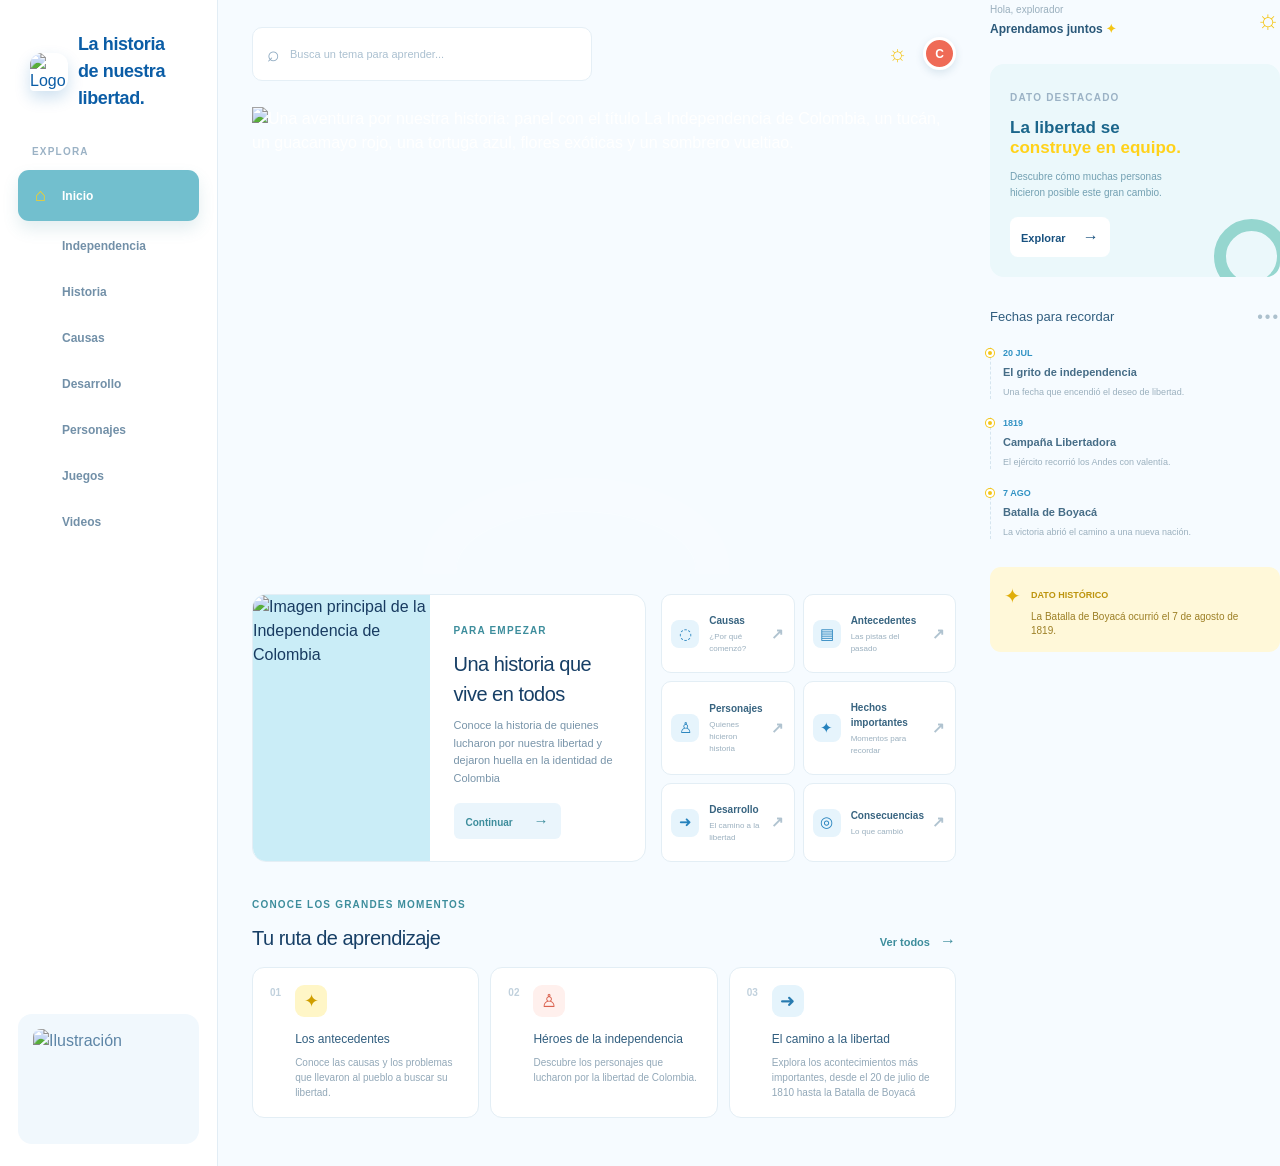
==== index.html @ cbdf59d3 "Add files via upload" ====
<!doctype html>
<html lang="es">
  <head>
    <meta charset="utf-8">
    <meta name="viewport" content="width=device-width, initial-scale=1">
    <meta name="description" content="Un espacio interactivo para aprender sobre la Independencia de Colombia.">
    <title>La Independencia de Colombia</title>
    <link rel="stylesheet" href="./style.css">
    <link rel="stylesheet" href="./mobile.css">
    <script src="./script.js" defer></script>
  </head>
  <body>
    <main class="app-shell" id="app">
      <aside class="sidebar">
        <div class="brand-mark">
          <img src="https://encrypted-tbn0.gstatic.com/images?q=tbn:ANd9GcSAKBkuoIvNUvhV1UwmlGZqa49-LKrxBdYNQ4FTYxbzIlbps3CexZ0M5gM&amp;s=10" alt="Logo de Colombia aprende">
          <div><strong>La historia de nuestra libertad.</strong></div>
        </div>
        <p class="menu-caption">Explora</p>
        <nav class="main-nav" aria-label="Menú principal">
          <button type="button" class="active" data-section="Inicio"><span>⌂</span>Inicio</button>
          <button type="button" data-section="Independencia"><span></span>Independencia</button>
          <button type="button" data-section="Historia"><span></span>Historia</button>
          <button type="button" data-section="Causas"><span></span>Causas</button>
          <button type="button" data-section="Desarrollo"><span></span>Desarrollo</button>
          <button type="button" data-section="Personajes"><span></span>Personajes</button>
          <button type="button" data-section="Juegos"><span></span>Juegos</button>
          <button type="button" data-section="Videos"><span></span>Videos</button>
        </nav>
        <div class="sidebar-note"><img class="sidebar-note-image" src="https://i.pinimg.com/736x/c5/f7/c9/c5f7c97e399bd356f0bbbef15103439a.jpg" alt="Ilustración"></div>
      </aside>

      <section class="main-column" id="contenido">
        <header class="topbar">
          <div class="search-wrap">
            <div class="search-box">
              <span>⌕</span>
              <input id="search-input" aria-label="Buscar en la página" placeholder="Busca un tema para aprender..." autocomplete="off">
            </div>
            <div id="search-results"></div>
          </div>
          <div class="top-actions">
            <button type="button" id="theme-toggle" aria-label="Activar modo oscuro">☼</button>
            <span class="avatar">C</span>
          </div>
        </header>

        <div class="page-content" id="page-content">
          <section class="hero-panel reference-hero" aria-label="Banner de la Independencia de Colombia">
            <img class="hero-banner" src="https://i.ibb.co/RGDYvPj8/banne.jpg" alt="Una aventura por nuestra historia: panel con el título La Independencia de Colombia, un tucán, un guacamayo rojo, una tortuga azul, flores exóticas y un sombrero vueltiao.">
            <div class="sr-only"><h1>La Independencia de Colombia</h1><p>Este es tu espacio para descubrir, imaginar y celebrar los momentos que construyeron nuestro país.</p></div>
            <button type="button" class="hero-hit-target hero-hit-start" aria-label="Comenzar: explorar la historia" data-section="Historia"></button>
            <button type="button" class="hero-hit-target hero-hit-more" aria-label="Conocer más sobre la Independencia" data-section="Independencia"></button>
          </section>
          <section class="intro-layout">
            <article class="intro-card">
              <div class="intro-visual"><img class="intro-main-image" src="https://i.ibb.co/N2pQsF9F/Whats-App-Image-2026-10-18-at-8-36-44-PM.jpg" alt="Imagen principal de la Independencia de Colombia"></div>
              <div class="intro-text">
                <span class="eyebrow blue">Para empezar</span>
                <h2>Una historia que vive en todos</h2>
                <p>Conoce la historia de quienes lucharon por nuestra libertad y dejaron huella en la identidad de Colombia</p>
                <button type="button" class="outline-button" data-section="Historia">Continuar <span>→</span></button>
              </div>
            </article>
            <div class="topic-grid">
              <button type="button" data-section="Causas"><span class="topic-icon">◌</span><span><strong>Causas</strong><small>¿Por qué comenzó?</small></span><b>↗</b></button>
              <button type="button" data-section="Independencia"><span class="topic-icon">▤</span><span><strong>Antecedentes</strong><small>Las pistas del pasado</small></span><b>↗</b></button>
              <button type="button" data-section="Personajes"><span class="topic-icon">♙</span><span><strong>Personajes</strong><small>Quienes hicieron historia</small></span><b>↗</b></button>
              <button type="button" data-section="Independencia"><span class="topic-icon">✦</span><span><strong>Hechos importantes</strong><small>Momentos para recordar</small></span><b>↗</b></button>
              <button type="button" data-section="Desarrollo"><span class="topic-icon">➜</span><span><strong>Desarrollo</strong><small>El camino a la libertad</small></span><b>↗</b></button>
              <button type="button" data-section="Independencia"><span class="topic-icon">◎</span><span><strong>Consecuencias</strong><small>Lo que cambió</small></span><b>↗</b></button>
            </div>
          </section>
          <section class="content-heading">
            <div><span class="eyebrow blue">Conoce los grandes momentos</span><h2>Tu ruta de aprendizaje</h2></div>
            <button type="button" class="view-all" data-section="Historia">Ver todos <span>→</span></button>
          </section>
          <section class="moment-grid">
            <article><span class="moment-number">01</span><div><span class="moment-icon yellow">✦</span><h3>Los antecedentes</h3><p>Conoce las causas y los problemas que llevaron al pueblo a buscar su libertad.</p></div></article>
            <article><span class="moment-number">02</span><div><span class="moment-icon red">♙</span><h3>Héroes de la independencia</h3><p>Descubre los personajes que lucharon por la libertad de Colombia.</p></div></article>
            <article><span class="moment-number">03</span><div><span class="moment-icon blue-icon">➜</span><h3>El camino a la libertad</h3><p>Explora los acontecimientos más importantes, desde el 20 de julio de 1810 hasta la Batalla de Boyacá</p></div></article>
          </section>
        </div>
      </section>

      <aside class="right-panel">
        <div class="profile-line"><div><small>Hola, explorador</small><strong>Aprendamos juntos <span>✦</span></strong></div><span class="sunny">☼</span></div>
        <div class="featured-card">
          <span class="eyebrow">Dato destacado</span>
          <strong>La libertad se<br><em>construye en equipo.</em></strong>
          <p>Descubre cómo muchas personas hicieron posible este gran cambio.</p>
          <button type="button" data-section="Personajes">Explorar <span>→</span></button>
        </div>
        <div class="timeline-section">
          <div class="side-title"><h2>Fechas para recordar</h2><span>•••</span></div>
          <div class="timeline-item"><span class="timeline-dot"></span><div><b>20 JUL</b><strong>El grito de independencia</strong><p>Una fecha que encendió el deseo de libertad.</p></div></div>
          <div class="timeline-item"><span class="timeline-dot"></span><div><b>1819</b><strong>Campaña Libertadora</strong><p>El ejército recorrió los Andes con valentía.</p></div></div>
          <div class="timeline-item"><span class="timeline-dot"></span><div><b>7 AGO</b><strong>Batalla de Boyacá</strong><p>La victoria abrió el camino a una nueva nación.</p></div></div>
        </div>
        <div class="history-fact"><span>✦</span><div><small>Dato histórico</small><p>La Batalla de Boyacá ocurrió el 7 de agosto de 1819.</p></div></div>
      </aside>
    </main>
  </body>
</html>
---- style.css ----
.hero-art img{min-height:210px;border-radius:14px}@media (max-width:760px){.app-shell{grid-template-columns:175px minmax(500px,1fr);min-width:675px}.sidebar{display:flex;min-height:100vh;padding:20px 12px}.brand-mark{padding:0 5px 25px}.brand-mark img{width:32px;height:32px}.main-column{padding:18px 15px 35px}.hero-panel{grid-template-columns:1fr 40%;min-height:370px;padding:28px 24px}.hero-art{min-height:260px;margin-top:0}}*,:after,:before{--tw-border-spacing-x:0;--tw-border-spacing-y:0;--tw-translate-x:0;--tw-translate-y:0;--tw-rotate:0;--tw-skew-x:0;--tw-skew-y:0;--tw-scale-x:1;--tw-scale-y:1;--tw-pan-x: ;--tw-pan-y: ;--tw-pinch-zoom: ;--tw-scroll-snap-strictness:proximity;--tw-gradient-from-position: ;--tw-gradient-via-position: ;--tw-gradient-to-position: ;--tw-ordinal: ;--tw-slashed-zero: ;--tw-numeric-figure: ;--tw-numeric-spacing: ;--tw-numeric-fraction: ;--tw-ring-inset: ;--tw-ring-offset-width:0px;--tw-ring-offset-color:#fff;--tw-ring-color:rgba(59,130,246,.5);--tw-ring-offset-shadow:0 0 #0000;--tw-ring-shadow:0 0 #0000;--tw-shadow:0 0 #0000;--tw-shadow-colored:0 0 #0000;--tw-blur: ;--tw-brightness: ;--tw-contrast: ;--tw-grayscale: ;--tw-hue-rotate: ;--tw-invert: ;--tw-saturate: ;--tw-sepia: ;--tw-drop-shadow: ;--tw-backdrop-blur: ;--tw-backdrop-brightness: ;--tw-backdrop-contrast: ;--tw-backdrop-grayscale: ;--tw-backdrop-hue-rotate: ;--tw-backdrop-invert: ;--tw-backdrop-opacity: ;--tw-backdrop-saturate: ;--tw-backdrop-sepia: ;--tw-contain-size: ;--tw-contain-layout: ;--tw-contain-paint: ;--tw-contain-style: }::backdrop{--tw-border-spacing-x:0;--tw-border-spacing-y:0;--tw-translate-x:0;--tw-translate-y:0;--tw-rotate:0;--tw-skew-x:0;--tw-skew-y:0;--tw-scale-x:1;--tw-scale-y:1;--tw-pan-x: ;--tw-pan-y: ;--tw-pinch-zoom: ;--tw-scroll-snap-strictness:proximity;--tw-gradient-from-position: ;--tw-gradient-via-position: ;--tw-gradient-to-position: ;--tw-ordinal: ;--tw-slashed-zero: ;--tw-numeric-figure: ;--tw-numeric-spacing: ;--tw-numeric-fraction: ;--tw-ring-inset: ;--tw-ring-offset-width:0px;--tw-ring-offset-color:#fff;--tw-ring-color:rgba(59,130,246,.5);--tw-ring-offset-shadow:0 0 #0000;--tw-ring-shadow:0 0 #0000;--tw-shadow:0 0 #0000;--tw-shadow-colored:0 0 #0000;--tw-blur: ;--tw-brightness: ;--tw-contrast: ;--tw-grayscale: ;--tw-hue-rotate: ;--tw-invert: ;--tw-saturate: ;--tw-sepia: ;--tw-drop-shadow: ;--tw-backdrop-blur: ;--tw-backdrop-brightness: ;--tw-backdrop-contrast: ;--tw-backdrop-grayscale: ;--tw-backdrop-hue-rotate: ;--tw-backdrop-invert: ;--tw-backdrop-opacity: ;--tw-backdrop-saturate: ;--tw-backdrop-sepia: ;--tw-contain-size: ;--tw-contain-layout: ;--tw-contain-paint: ;--tw-contain-style: }
*,:after,:before{box-sizing:border-box;border:0 solid #e5e7eb}:after,:before{--tw-content:""}:host,html{line-height:1.5;-webkit-text-size-adjust:100%;-moz-tab-size:4;-o-tab-size:4;tab-size:4;font-family:Quicksand,ui-sans-serif,system-ui;font-feature-settings:normal;font-variation-settings:normal;-webkit-tap-highlight-color:transparent}body{line-height:inherit}hr{height:0;color:inherit;border-top-width:1px}abbr:where([title]){-webkit-text-decoration:underline dotted;text-decoration:underline dotted}h1,h2,h3,h4,h5,h6{font-size:inherit;font-weight:inherit}a{color:inherit;text-decoration:inherit}b,strong{font-weight:bolder}code,kbd,pre,samp{font-family:ui-monospace,SFMono-Regular,Menlo,Monaco,Consolas,Liberation Mono,Courier New,monospace;font-feature-settings:normal;font-variation-settings:normal;font-size:1em}small{font-size:80%}sub,sup{font-size:75%;line-height:0;position:relative;vertical-align:baseline}sub{bottom:-.25em}sup{top:-.5em}table{text-indent:0;border-color:inherit;border-collapse:collapse}button,input,optgroup,select,textarea{font-family:inherit;font-feature-settings:inherit;font-variation-settings:inherit;font-size:100%;font-weight:inherit;line-height:inherit;letter-spacing:inherit;color:inherit;margin:0;padding:0}button,select{text-transform:none}button,input:where([type=button]),input:where([type=reset]),input:where([type=submit]){-webkit-appearance:button;background-color:transparent;background-image:none}:-moz-focusring{outline:auto}:-moz-ui-invalid{box-shadow:none}progress{vertical-align:baseline}::-webkit-inner-spin-button,::-webkit-outer-spin-button{height:auto}[type=search]{-webkit-appearance:textfield;outline-offset:-2px}::-webkit-search-decoration{-webkit-appearance:none}::-webkit-file-upload-button{-webkit-appearance:button;font:inherit}summary{display:list-item}blockquote,dd,dl,figure,h1,h2,h3,h4,h5,h6,hr,p,pre{margin:0}fieldset{margin:0}fieldset,legend{padding:0}menu,ol,ul{list-style:none;margin:0;padding:0}dialog{padding:0}textarea{resize:vertical}input::-moz-placeholder,textarea::-moz-placeholder{opacity:1;color:#9ca3af}input::placeholder,textarea::placeholder{opacity:1;color:#9ca3af}[role=button],button{cursor:pointer}:disabled{cursor:default}audio,canvas,embed,iframe,img,object,svg,video{display:block;vertical-align:middle}img,video{max-width:100%;height:auto}[hidden]:where(:not([hidden=until-found])){display:none}.sr-only{position:absolute;width:1px;height:1px;padding:0;margin:-1px;overflow:hidden;clip:rect(0,0,0,0);white-space:nowrap;border-width:0}.block{display:block}.filter{filter:var(--tw-blur) var(--tw-brightness) var(--tw-contrast) var(--tw-grayscale) var(--tw-hue-rotate) var(--tw-invert) var(--tw-saturate) var(--tw-sepia) var(--tw-drop-shadow)}:root{color-scheme:light;font-family:Trebuchet MS,sans-serif;background:#eef6fc}*{box-sizing:border-box}html{scroll-behavior:smooth}body{margin:0;min-height:100vh;background:#eef6fc;color:#183b61}button,input{font:inherit}button{cursor:pointer}.app-shell{display:grid;grid-template-columns:218px minmax(560px,1fr) 290px;min-height:100vh;background:#f6fbff}.sidebar{display:flex;flex-direction:column;padding:31px 18px 22px;background:#fff;border-right:1px solid #e2edf5}.brand-mark{display:flex;align-items:center;gap:10px;padding:0 12px 32px;color:#0b5da6}.brand-mark>span{display:grid;place-items:center;width:38px;height:38px;color:#fff;background:#0b69b3;border-radius:12px 12px 12px 4px;font-size:21px;box-shadow:0 7px 16px #0b69b333}.brand-mark small,.brand-mark strong,.profile-line small,.profile-line strong{display:block}.brand-mark strong{font-size:18px;letter-spacing:-.4px}.brand-mark small{margin-top:2px;color:#8ca4ba;font-size:9px;font-weight:700;letter-spacing:.5px;text-transform:uppercase}.eyebrow,.menu-caption,.placeholder-tag{color:#9bb2c5;font-size:10px;font-weight:800;letter-spacing:1.2px;text-transform:uppercase}.menu-caption{margin:0 14px 11px}.main-nav{display:grid;gap:4px}.main-nav button{display:flex;align-items:center;gap:13px;width:100%;padding:12px 14px;color:#7290a8;background:transparent;border:0;border-radius:11px;font-size:12px;font-weight:700;text-align:left;transition:.2s ease}.main-nav button span{width:17px;color:#8ba9bf;font-size:18px;text-align:center}.main-nav button.active,.main-nav button:hover{color:#fff;background:#0b69b3;box-shadow:0 8px 16px #0b69b326}.main-nav button.active span{color:#ffd11a}.sidebar-note{margin-top:auto;padding:15px;background:#f1f8fd;border-radius:14px;color:#5d85a6}.sidebar-note span{display:block;margin-bottom:10px;color:#f6c515;font-size:22px}.sidebar-note small,.sidebar-note strong{display:block}.sidebar-note strong{font-size:11px}.sidebar-note small{margin-top:5px;font-size:10px;line-height:1.5}.main-column{min-width:0;padding:27px 34px 48px}.topbar{justify-content:space-between;margin-bottom:26px}.search-box,.topbar{display:flex;align-items:center}.search-box{width:min(340px,70%);gap:10px;padding:10px 14px;background:#fff;border:1px solid #e5eff6;border-radius:10px}.search-box span{color:#8da9c0;font-size:21px}.search-box input{width:100%;color:#315875;border:0;outline:0;font-size:11px}.search-box input::-moz-placeholder{color:#abc0d0}.search-box input::placeholder{color:#abc0d0}.top-actions{display:flex;align-items:center;gap:15px}.top-actions button{color:#f4c51b;background:transparent;border:0;font-size:22px}.avatar{display:grid;place-items:center;width:33px;height:33px;color:#fff;background:#ef6a56;border:3px solid #fff;border-radius:50%;font-size:12px;font-weight:700;box-shadow:0 3px 9px #174f7622}.hero-panel{position:relative;display:grid;grid-template-columns:1fr 40%;min-height:295px;padding:39px 38px;background:#0b69b3;border-radius:19px;color:#fff;box-shadow:0 15px 30px #0b69b326}.hero-panel:after{position:absolute;right:37%;bottom:-52px;width:240px;height:115px;border:1px solid #ffffff2d;border-radius:50%;box-shadow:0 0 0 17px #ffffff0e,0 0 0 34px #ffffff0e;content:""}.hero-copy{max-width:390px}.hero-copy .eyebrow{color:#7fd1ff}.hero-copy h1{margin:13px 0;font-size:clamp(31px,3vw,45px);letter-spacing:-1.4px}.featured-card em,.hero-copy h1 em{color:#ffd21a;font-style:normal}.hero-copy p{max-width:345px;color:#c7e4f8;font-size:12px;line-height:1.7}.hero-actions{display:flex;gap:22px;margin-top:22px}.featured-card button,.primary-button{padding:11px 16px;color:#18517f;background:#ffd21a;border:0;border-radius:8px;font-size:11px;font-weight:800}.featured-card button span,.primary-button span{margin-left:14px;font-size:16px}.text-button,.view-all{padding:0;color:#d8edfb;background:transparent;border:0;font-size:11px;font-weight:700}.text-button span,.view-all span{margin-left:7px;font-size:16px}.leaf{position:absolute;color:#75c77f;font-size:44px;transform:rotate(20deg)}.leaf-left{bottom:17px;left:18px}.leaf-right{top:17px;right:42%;transform:rotate(190deg)}.hero-art{position:relative;align-self:stretch;min-height:210px}.sun{top:8px;right:36px;color:#ffd21a;font-size:41px}.mountain,.sun{position:absolute}.mountain{bottom:0;width:220px;height:150px;clip-path:polygon(50% 0,100% 100%,0 100%);background:#76c488}.mountain-back{right:-10px;background:#65b9a0;transform:scale(1.1)}.mountain-front{right:55px;bottom:-4px;z-index:1;background:#28917f}.cloud{position:absolute;z-index:2;width:60px;height:15px;background:#bfe9fa;border-radius:20px}.cloud:after,.cloud:before{position:absolute;bottom:0;width:24px;height:24px;background:inherit;border-radius:50%;content:""}.cloud:before{left:11px}.cloud:after{left:28px}.cloud-one{top:65px;left:15px}.cloud-two{top:98px;right:-10px;transform:scale(.65)}.flag-pole{position:absolute;z-index:3;right:91px;bottom:19px;width:2px;height:122px;background:#f5deb0;transform:rotate(8deg)}.flag-pole span{position:absolute;top:3px;left:1px;width:49px;height:29px;background:linear-gradient(#f8c91b 0 50%,#2868b1 50% 75%,#d9413c 75%);clip-path:polygon(0 0,100% 0,80% 50%,100% 100%,0 100%)}.flower{position:absolute;z-index:4;color:#ffcf19;font-size:24px}.flower-one{bottom:3px;left:3px}.flower-two{right:3px;bottom:-3px;color:#ef735d}.intro-layout{display:grid;grid-template-columns:1.5fr 1fr;gap:15px;margin-top:20px}.intro-card{display:grid;grid-template-columns:.9fr 1.1fr;min-height:168px;overflow:hidden;background:#fff;border:1px solid #e3eef5;border-radius:14px}.intro-visual{position:relative;overflow:hidden;background:#caedf7}.visual-sun{position:absolute;top:15px;left:22px;color:#f6c81a;font-size:28px}.visual-label{position:absolute;z-index:2;top:67px;left:19px;color:#5591ac;font-size:9px;font-weight:900;letter-spacing:.5px;line-height:1.6}.visual-hill{position:absolute;bottom:-33px;left:-20px;width:190px;height:95px;background:#61b99b;border-radius:50% 50% 0 0}.visual-hill:after{position:absolute;right:-55px;bottom:-6px;width:150px;height:80px;background:#2a907d;border-radius:50%;content:""}.intro-text{padding:22px 24px}.content-heading h2,.intro-text h2,.section-heading h1{margin:8px 0;color:#173f66;font-size:20px;letter-spacing:-.5px}.intro-text p{margin:0 0 15px;color:#7894a9;font-size:11px;line-height:1.6}.outline-button{padding:7px 12px;color:#1771ae;background:#eaf5fc;border:0;border-radius:6px;font-size:10px;font-weight:700}.outline-button span{margin-left:18px;font-size:15px}.topic-grid{display:grid;grid-template-columns:1fr 1fr;gap:8px}.topic-grid button{display:grid;grid-template-columns:30px 1fr 14px;align-items:center;gap:8px;padding:9px;color:#4b7798;background:#fff;border:1px solid #e3eef5;border-radius:10px;text-align:left;transition:.2s ease}.topic-grid button:hover{transform:translateY(-2px);box-shadow:0 8px 18px #235a7b14}.topic-icon{display:grid;place-items:center;width:28px;height:28px;color:#2582bd;background:#e6f4fc;border-radius:8px;font-size:15px}.topic-grid small,.topic-grid strong{display:block}.topic-grid strong{color:#386480;font-size:10px}.topic-grid small{margin-top:3px;color:#9bb0bf;font-size:8px}.topic-grid b{color:#b0c3d0;font-size:15px}.content-heading{display:flex;align-items:end;justify-content:space-between;margin:29px 0 14px}.content-heading h2{margin-bottom:0}.eyebrow.blue{color:#328bc0}.view-all{color:#4388af}.moment-grid{display:grid;grid-template-columns:repeat(3,1fr);gap:11px}.moment-grid article{display:flex;gap:14px;min-height:130px;padding:17px;background:#fff;border:1px solid #e3eef5;border-radius:12px}.moment-number{color:#c1d1dd;font-size:10px;font-weight:900}.moment-icon{display:grid;place-items:center;width:32px;height:32px;margin-bottom:13px;border-radius:9px;font-size:18px}.moment-icon.yellow{color:#cf9e00;background:#fff6c7}.moment-icon.red{color:#da624f;background:#fff0ed}.moment-icon.blue-icon{color:#287bb0;background:#e5f4fc}.moment-grid h3{margin:0 0 7px;color:#315e7f;font-size:12px}.moment-grid p{margin:0;color:#92a8b8;font-size:10px;line-height:1.5}+.right-panel{padding:28px 24px;background:#fff;border-left:1px solid #e2edf5}.profile-line{display:flex;align-items:center;justify-content:space-between;padding-bottom:25px}.profile-line small{color:#9aafbd;font-size:10px}.profile-line strong{margin-top:3px;color:#2a5879;font-size:12px}.profile-line strong span,.sunny{color:#f4c515}.sunny{font-size:26px}.featured-card{position:relative;overflow:hidden;padding:20px;background:#ebf8fb;border-radius:14px}.featured-card:after{position:absolute;right:-9px;bottom:-17px;width:75px;height:75px;border:12px solid #95d6cf;border-radius:50%;content:""}.featured-card strong{display:block;margin:10px 0;color:#1b668b;font-size:17px;line-height:1.2}.featured-card p{max-width:160px;margin:0 0 16px;color:#73a0b2;font-size:10px;line-height:1.6}.featured-card button{position:relative;z-index:1;padding:8px 11px;background:#fff}.timeline-section{margin-top:28px}.side-title{display:flex;align-items:center;justify-content:space-between}.side-title h2{margin:0;color:#315e7f;font-size:13px}.side-title span{color:#acc0cd;letter-spacing:2px}.timeline-item{position:relative;display:flex;gap:12px;margin-top:18px;padding-left:12px;border-left:1px dashed #d5e5ef}.timeline-dot{position:absolute;top:2px;left:-5px;width:8px;height:8px;background:#f4c515;border:2px solid #fff;border-radius:50%;box-shadow:0 0 0 1px #f4c515}.timeline-item b,.timeline-item p,.timeline-item strong{display:block}.timeline-item b{color:#3293c4;font-size:9px}.timeline-item strong{margin-top:4px;color:#466d87;font-size:11px}.timeline-item p{margin:5px 0 0;color:#9bb0be;font-size:9px;line-height:1.45}.history-fact{display:flex;gap:10px;margin-top:28px;padding:14px;background:#fff8d9;border-radius:11px}.history-fact>span{color:#e0ae09;font-size:20px}.history-fact small{color:#bd940e;font-size:9px;font-weight:900;text-transform:uppercase}.history-fact p{margin:5px 0 0;color:#9c7f25;font-size:10px;line-height:1.4}+.section-view{padding-top:12px}.section-heading{padding:34px;background:#e8f6fc;border-radius:18px}.section-heading h1{margin:10px 0;font-size:35px}.section-heading p{margin:0;color:#7394aa;font-size:12px}.reading-layout{display:grid;grid-template-columns:1.25fr .75fr;gap:16px;margin-top:18px}.puppet-card,.reading-card,.resource-card{padding:25px;background:#fff;border:1px solid #e3eef5;border-radius:14px}.placeholder-tag{color:#3d99c9}.reading-card h2{margin:16px 0 12px;color:#1c5278;font-size:23px}.reading-card p{color:#7391a5;font-size:13px;line-height:1.8}.reading-card .editable-copy{padding:15px;background:#f4faff;border-left:3px solid #ffd21a}.puppet-card{text-align:center}.puppet-card>p{color:#8ba4b5;font-size:10px;line-height:1.6}.puppet-zone{position:relative;display:block;width:160px;height:190px;margin:12px auto 13px;background:#dff3fb;border:0;border-radius:80px 80px 28px 28px}.puppet-face{top:28px;left:50px;width:60px;height:60px;background:#f7bd85;border:4px solid #fff}.puppet-face,.puppet-face i{position:absolute;border-radius:50%}.puppet-face i{top:21px;width:6px;height:8px;background:#204e72}.puppet-face i:first-child{left:16px}.puppet-face i:nth-child(2){right:16px}.puppet-face b{position:absolute;bottom:8px;left:22px;color:#cf604f;font-size:15px}.puppet-body{position:absolute;bottom:0;left:36px;width:88px;height:84px;background:#0b69b3;border-radius:35px 35px 20px 20px}.puppet-hand{position:absolute;z-index:2;top:72px;right:12px;color:#f7bd85;font-size:40px;transform:rotate(-18deg)}.puppet-label{position:absolute;bottom:12px;left:0;width:100%;color:#fff;font-size:10px;font-weight:700}.puppet-zone.is-speaking{animation:bounce .8s ease infinite alternate}.puppet-zone:focus-visible{outline:4px solid #ffd21a}@keyframes bounce{to{transform:translateY(-6px) rotate(2deg)}}+.games-grid{display:grid;grid-template-columns:1fr 1fr;gap:14px;margin-top:18px}.game-zone{min-height:155px;padding:20px;color:#286082;background:#fff;border:2px dashed #b9dced;border-radius:14px;text-align:left;transition:.2s ease}.game-zone:hover{background:#eafbff;border-style:solid;transform:translateY(-3px)}.game-zone b,.game-zone small,.game-zone span,.game-zone strong{display:block}.game-zone span{color:#f4c515;font-size:12px;font-weight:700}.game-zone strong{margin:14px 0 7px;font-size:16px}.game-zone small{color:#94aebe;font-size:9px}.game-zone b{margin-top:15px;color:#2685b9;font-size:10px}.resource-grid{display:grid;grid-template-columns:repeat(3,1fr);gap:14px;margin-top:18px}.resource-card>span{color:#f4c515;font-size:25px}.resource-card strong{display:block;margin-top:20px;color:#356685;font-size:13px}.resource-card p{color:#8ca5b6;font-size:10px;line-height:1.6}+@media(max-width: 1120px){.app-shell{grid-template-columns:190px minmax(500px,1fr)}.right-panel{display:none}}@media (max-width:760px){.app-shell,.sidebar{display:block}.sidebar{position:sticky;top:0;z-index:10;padding:10px 14px;border-bottom:1px solid #e2edf5}.brand-mark{display:inline-flex;padding:0}.brand-mark>span{width:31px;height:31px}.brand-mark strong{font-size:14px}.menu-caption,.sidebar-note{display:none}.main-nav{display:flex;gap:3px;margin-top:10px;overflow-x:auto}.main-nav button{flex:0 0 auto;width:auto;padding:8px 10px;font-size:10px}.main-nav button span{display:none}.main-column{min-width:0;padding:18px 15px 35px}.hero-panel{grid-template-columns:1fr;min-height:490px;padding:28px 24px}.hero-art{min-height:225px;margin-top:8px}.hero-copy h1{font-size:36px}.intro-card,.intro-layout,.reading-layout{grid-template-columns:1fr}.intro-visual{min-height:130px}.games-grid,.moment-grid,.resource-grid,.topic-grid{grid-template-columns:1fr 1fr}.moment-grid article{min-height:150px}.section-heading{padding:25px 20px}.section-heading h1{font-size:30px}}@media (max-width:430px){.games-grid,.moment-grid,.resource-grid,.topic-grid{grid-template-columns:1fr}.hero-actions{gap:14px}.content-heading{align-items:start;gap:15px;flex-direction:column}}.brand-mark img{width:38px;height:38px;-o-object-fit:cover;object-fit:cover;border-radius:12px 12px 12px 4px;box-shadow:0 7px 16px #0b69b333}.search-wrap{position:relative;width:min(340px,70%)}.search-wrap .search-box{width:100%}.search-results{position:absolute;z-index:20;top:calc(100% + 7px);left:0;width:100%;padding:6px;background:#fff;border:1px solid #b7e7f3;border-radius:10px;box-shadow:0 14px 30px #236b7d24}.search-results button{display:block;width:100%;padding:9px 10px;color:#285b6b;background:transparent;border:0;border-radius:7px;text-align:left}.search-results button:hover{background:#e8f9fc}.search-results small,.search-results strong{display:block}.search-results strong{font-size:11px}.search-results small{margin-top:3px;color:#7199a4;font-size:9px}.search-results.empty{color:#7199a4;font-size:10px}.characters-grid{display:grid;grid-template-columns:repeat(2,minmax(0,1fr));gap:16px;margin-top:18px;align-items:stretch}.character-card{display:flex;flex-direction:column;height:100%;padding:20px;background:#fff;border:1px solid #e3eef5;border-radius:14px}.character-card h2{min-height:38px;margin:0 0 14px;color:#1c5278;font-size:16px}.character-photo{display:grid;place-items:center;aspect-ratio:1319/1711;width:100%;margin-bottom:14px;overflow:hidden;color:#6c9aae;background:#e8f7fb;border:1px solid #e3eef5;border-radius:10px;text-align:center}.character-photo span{font-size:10px;font-weight:800;letter-spacing:1px;line-height:1.5}.character-photo img{display:block;width:100%;height:100%;-o-object-fit:cover;object-fit:cover;-o-object-position:center top;object-position:center top;border-radius:9px}.character-card p{flex:1;margin:0;color:#7391a5;font-size:11px;line-height:1.7}.section-heading-banner{padding:0;overflow:hidden}.section-heading-banner img{display:block;width:100%;height:220px;-o-object-fit:cover;object-fit:cover;-o-object-position:center;object-position:center;border-radius:18px}.puppet-zone img{position:absolute;z-index:3;inset:0;width:100%;height:100%;-o-object-fit:contain;object-fit:contain}.dark-mode{--page-bg:#101c20;color:#e6faff;background:var(--page-bg)}.dark-mode .character-card,.dark-mode .game-zone,.dark-mode .intro-card,.dark-mode .moment-grid article,.dark-mode .puppet-card,.dark-mode .reading-card,.dark-mode .resource-card,.dark-mode .right-panel,.dark-mode .search-box,.dark-mode .search-results,.dark-mode .sidebar,.dark-mode .topic-grid button{color:#e6faff;background:#17282d;border-color:#315d66}.dark-mode .app-shell,.dark-mode .main-column{background:#101c20}.dark-mode .brand-mark,.dark-mode .character-card h2,.dark-mode .content-heading h2,.dark-mode .intro-text h2,.dark-mode .moment-grid h3,.dark-mode .reading-card h2,.dark-mode .section-heading h1,.dark-mode .side-title h2{color:#dff9ff}.dark-mode .brand-mark small,.dark-mode .character-card p,.dark-mode .intro-text p,.dark-mode .moment-grid p,.dark-mode .reading-card p,.dark-mode .resource-card p,.dark-mode .timeline-item p{color:#a9cbd2}.dark-mode .search-box input{color:#e6faff;background:transparent}.dark-mode .search-results button{color:#d9f8fc}.dark-mode .search-results button:hover{background:#25464d}.dark-mode .featured-card{background:#21434a}.dark-mode .section-heading{background:#1b3e45}.dark-mode .sidebar-note{background:#17343b}.dark-mode .sidebar-note small,.dark-mode .sidebar-note strong{color:#bde8ef}.dark-mode .main-nav button.active,.dark-mode .main-nav button:hover{background:#4b9eaf;color:#07181c}.dark-mode .hero-panel{background:#62b8b0}.hero-copy{z-index:1}.main-nav button.active,.main-nav button:hover{background:#72bfce;box-shadow:0 8px 16px #438b9926}.brand-mark>span{background:#72bfce}.primary-button{color:#174d58;background:#f5cf42}.eyebrow.blue,.outline-button,.view-all{color:#3d8d9c}@media (max-width:760px){.search-wrap{width:min(340px,70%)}.characters-grid{grid-template-columns:1fr}}.hero-art{position:absolute;z-index:1;top:0;right:0;bottom:0;width:47%;overflow:hidden;border-radius:14px;opacity:.96}.hero-art img{display:block;width:100%;height:100%;min-height:100%;-o-object-fit:cover;object-fit:cover;-o-object-position:center;object-position:center;border-radius:14px 19px 19px 14px}.hero-art:after{position:absolute;inset:0;background:linear-gradient(90deg,#0b69b3,#0b69b380 22%,transparent 70%);content:""}.hero-panel{isolation:isolate;display:flex;align-items:stretch;min-height:330px;padding:24px}.hero-banner{-o-object-position:center right;object-position:center right}.hero-copy{display:flex;position:relative;z-index:2;flex-direction:column;width:50%;max-width:none;min-height:292px;padding:28px 30px 24px;background:#347f85c9;border:1px solid #ffffff45;border-radius:18px;box-shadow:0 10px 24px #063e6b2b;backdrop-filter:blur(3px)}.hero-copy h1{margin:10px 0 13px;color:#fff;font-size:clamp(26px,2.7vw,40px);line-height:1.04;letter-spacing:0;text-align:left}.hero-copy p{max-width:365px;margin:0;color:#e5f5ff;font-size:13px;line-height:1.6}.hero-actions{justify-content:flex-start;align-items:center;gap:18px;margin-top:auto;padding-top:22px}.primary-button{color:#4e3c00;background:#ffd21a;box-shadow:0 6px 12px #071f3c40}@media (max-width:760px){.hero-panel{display:block;min-height:590px;padding:18px}.hero-banner{top:auto;bottom:0;width:100%;height:54%;-o-object-position:center bottom;object-position:center bottom}.hero-copy{width:100%;min-height:315px;padding:24px 22px 20px}.hero-copy h1{font-size:clamp(28px,8vw,36px)}.app-shell{display:grid;grid-template-columns:175px minmax(0,1fr);min-width:0}.sidebar{display:flex;min-height:100vh;padding:20px 12px}.brand-mark{padding:0 5px 25px}.brand-mark img{width:32px;height:32px}.main-nav{display:grid;overflow:visible}.main-nav button{width:100%;padding:10px 8px;font-size:10px}.main-nav button span{display:block;width:15px;font-size:15px}.main-column{padding:18px 15px 35px}.hero-panel{grid-template-columns:1fr 40%;min-height:370px;padding:28px 24px}.hero-art{top:0;right:0;bottom:0;width:49%;min-height:0;margin-top:0}}.hero-panel{min-height:0;aspect-ratio:608/404;padding:0;overflow:hidden;background:transparent;border-radius:0;box-shadow:none}.hero-banner{inset:0;z-index:0;width:100%;height:100%;-o-object-fit:cover;object-fit:cover;-o-object-position:center top;object-position:center top}.hero-banner,.hero-hit-target{position:absolute;background:transparent}.hero-hit-target{z-index:1;top:75%;height:10%;padding:0;border:0;border-radius:8px;cursor:pointer}.hero-hit-start{left:8%;width:18%}.hero-hit-more{top:77%;left:27%;width:17%}.hero-hit-target:focus-visible{outline:3px solid #111;outline-offset:2px}@media (max-width:760px){.hero-panel{width:100%}}
.genially-games{display:grid;gap:18px}.genially-game{margin-top:18px;overflow:hidden;background:#fff;border:1px solid #e3eef5;border-radius:14px}.genially-game h2{margin:0;padding:20px 22px 14px;color:#1c5278;font-size:16px}.genially-game-frame{display:block;width:100%;height:auto;aspect-ratio:16/9;border:0;background:#fff}@media (max-width:760px){.genially-game h2{padding:16px 16px 12px}}@media (max-width:760px){.app-shell.game-mode{grid-template-columns:minmax(0,1fr);min-width:0}.app-shell.game-mode .sidebar{width:100%;min-height:0;padding:12px;border-right:0;border-bottom:1px solid #e2edf5}.app-shell.game-mode .brand-mark{padding:0 5px 10px}.app-shell.game-mode .menu-caption,.app-shell.game-mode .sidebar-note{display:none}.app-shell.game-mode .main-nav{display:flex;gap:4px;overflow-x:auto;overscroll-behavior-x:contain}.app-shell.game-mode .main-nav button{flex:0 0 auto;width:max-content;padding:10px 12px}.app-shell.game-mode .main-column{padding:14px 12px 35px}.app-shell.game-mode .right-panel{display:none}.app-shell.game-mode .genially-games,.app-shell.game-mode .genially-game{min-width:0;width:100%}.app-shell.game-mode .genially-game-frame{width:100%;min-height:220px}}
#contenido .genially-game-viewport{position:relative;width:100%;height:0;padding-bottom:56.25%;overflow:hidden;background:#fff}#contenido .genially-game-viewport .genially-game-frame{position:absolute;inset:0;display:block;width:100%;height:100%;min-height:0;border:0;background:#fff;aspect-ratio:auto}
.genially-game-launch{display:inline-flex;align-items:center;justify-content:center;margin:0 20px 18px;padding:10px 14px;color:#fff;background:#0b69b3;border-radius:9px;font-size:12px;font-weight:700;text-decoration:none}.genially-game-launch:hover,.genially-game-launch:focus-visible{background:#084f88}.genially-game-launch:focus-visible{outline:3px solid #f4c51b;outline-offset:2px}
.section-heading-banner-image{display:block;width:100%;height:auto;max-height:230px;margin-top:16px;object-fit:cover;border-radius:12px}
.independence-timeline{display:grid;grid-template-columns:repeat(2,minmax(0,1fr));gap:16px;margin-top:18px}.independence-event{overflow:hidden;background:#fff;border:1px solid #e3eef5;border-radius:14px}.independence-event>img{width:100%;height:220px;object-fit:cover;background:#f1f8fd}.independence-event-copy{padding:20px}.independence-event-copy h2{margin:6px 0 8px;color:#1c5278;font-size:17px;font-weight:700}.independence-event-copy p{color:#54738c;font-size:13px;line-height:1.65}@media (max-width:760px){.independence-timeline{grid-template-columns:1fr}.independence-event>img{height:200px}}
.intro-main-image{position:absolute;inset:0;width:100%;height:100%;object-fit:cover}
.sidebar-note-image{display:block;width:100%;height:90px;margin-bottom:10px;object-fit:cover;border-radius:8px}
.section-heading-games .section-heading-banner-image{height:150px;max-height:none;margin-top:8px}
.video-card{max-width:900px;margin:18px auto 0;padding:16px;background:#fff;border:1px solid #e3eef5;border-radius:14px}.video-embed{position:relative;width:100%;aspect-ratio:16/9;overflow:hidden;border-radius:10px;background:#102536}.video-embed iframe{position:absolute;inset:0;width:100%;height:100%;border:0}.video-launch{display:inline-block;margin-top:12px;color:#2685b9;font-size:12px;font-weight:700;text-decoration:none}.video-launch:hover{text-decoration:underline}
---- mobile.css ----
.section-heading-videos .videos-title {
  margin: 0;
  color: #173f66;
  font-size: 48px;
  font-weight: 800;
  line-height: 1.1;
}

@media (max-width: 760px) {
  .app-shell {
    grid-template-columns: minmax(0, 1fr);
    min-width: 0;
    width: 100%;
  }

  .sidebar {
    min-height: 0;
    padding: 12px;
    border-right: 0;
    border-bottom: 1px solid #e2edf5;
  }

  .brand-mark {
    padding: 0 5px 10px;
  }

  .brand-mark img {
    width: 32px;
    height: 32px;
  }

  .menu-caption,
  .sidebar-note,
  .right-panel {
    display: none;
  }

  .main-nav {
    display: flex;
    gap: 4px;
    overflow-x: auto;
    overscroll-behavior-x: contain;
  }

  .main-nav button {
    flex: 0 0 auto;
    width: max-content;
    padding: 10px 12px;
  }

  .main-column {
    min-width: 0;
    padding: 14px 12px 35px;
  }

  #contenido,
  #page-content,
  .intro-layout,
  .reading-layout {
    min-width: 0;
    grid-template-columns: minmax(0, 1fr);
  }

  .topic-grid {
    grid-template-columns: repeat(2, minmax(0, 1fr));
  }

  .moment-grid,
  .characters-grid,
  .resource-grid {
    grid-template-columns: minmax(0, 1fr);
  }

  .hero-panel,
  .intro-card,
  .reading-card,
  .puppet-card,
  .character-card,
  .resource-card {
    min-width: 0;
  }

  .reading-card p,
  .character-card p,
  .resource-card p {
    overflow-wrap: anywhere;
  }
}

@media (max-width: 420px) {
  .section-heading-videos .videos-title {
    font-size: 40px;
  }

  .topbar {
    gap: 8px;
  }

  .search-box {
    min-width: 0;
  }

  .topic-grid {
    grid-template-columns: minmax(0, 1fr);
  }

  .main-nav button {
    padding: 9px 10px;
  }
}
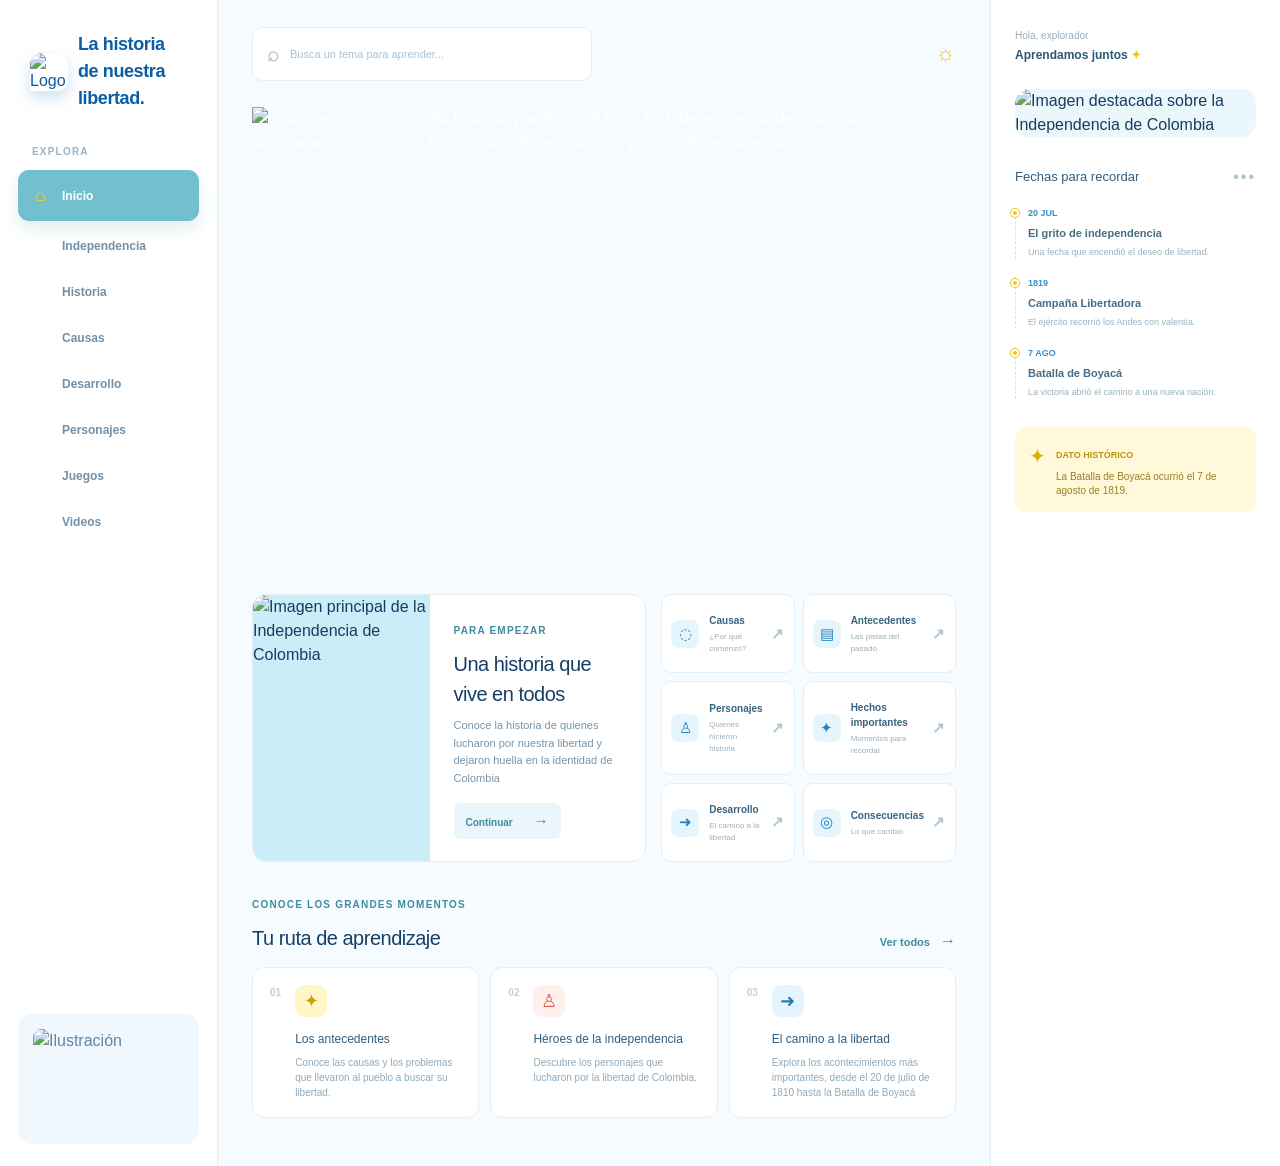
==== commit 0a8cfbdb: "Add files via upload" ====
--- a/index.html
+++ b/index.html
@@ -1,16 +1,20 @@
 <!doctype html>
+<!-- Estructura de la página: idioma, configuración y archivos necesarios. -->
 <html lang="es">
   <head>
     <meta charset="utf-8">
     <meta name="viewport" content="width=device-width, initial-scale=1">
     <meta name="description" content="Un espacio interactivo para aprender sobre la Independencia de Colombia.">
-    <title>La Independencia de Colombia</title>
+    <title>Elaboracion de ova sobre la independencia de colombia:causas,desarrollo e Historia</title>
+    <!-- Estilos visuales y comportamiento interactivo. -->
     <link rel="stylesheet" href="./style.css">
     <link rel="stylesheet" href="./mobile.css">
     <script src="./script.js" defer></script>
   </head>
   <body>
+    <!-- Aplicación completa: menú lateral, contenido central y panel de información. -->
     <main class="app-shell" id="app">
+      <!-- Navegación: botones que abren las secciones de aprendizaje. -->
       <aside class="sidebar">
         <div class="brand-mark">
           <img src="https://encrypted-tbn0.gstatic.com/images?q=tbn:ANd9GcSAKBkuoIvNUvhV1UwmlGZqa49-LKrxBdYNQ4FTYxbzIlbps3CexZ0M5gM&amp;s=10" alt="Logo de Colombia aprende">
@@ -30,7 +34,9 @@
         <div class="sidebar-note"><img class="sidebar-note-image" src="https://i.pinimg.com/736x/c5/f7/c9/c5f7c97e399bd356f0bbbef15103439a.jpg" alt="Ilustración"></div>
       </aside>
 
+      <!-- Área central: buscador y contenido que cambia al navegar. -->
       <section class="main-column" id="contenido">
+        <!-- Herramientas superiores: búsqueda y cambio de tema visual. -->
         <header class="topbar">
           <div class="search-wrap">
             <div class="search-box">
@@ -41,10 +47,10 @@
           </div>
           <div class="top-actions">
             <button type="button" id="theme-toggle" aria-label="Activar modo oscuro">☼</button>
-            <span class="avatar">C</span>
           </div>
         </header>
 
+        <!-- Portada inicial: banner, temas y ruta de aprendizaje. -->
         <div class="page-content" id="page-content">
           <section class="hero-panel reference-hero" aria-label="Banner de la Independencia de Colombia">
             <img class="hero-banner" src="https://i.ibb.co/RGDYvPj8/banne.jpg" alt="Una aventura por nuestra historia: panel con el título La Independencia de Colombia, un tucán, un guacamayo rojo, una tortuga azul, flores exóticas y un sombrero vueltiao.">
@@ -83,13 +89,11 @@
         </div>
       </section>
 
+      <!-- Panel complementario: datos destacados y fechas históricas. -->
       <aside class="right-panel">
-        <div class="profile-line"><div><small>Hola, explorador</small><strong>Aprendamos juntos <span>✦</span></strong></div><span class="sunny">☼</span></div>
+        <div class="profile-line"><div><small>Hola, explorador</small><strong>Aprendamos juntos <span>✦</span></strong></div></div>
         <div class="featured-card">
-          <span class="eyebrow">Dato destacado</span>
-          <strong>La libertad se<br><em>construye en equipo.</em></strong>
-          <p>Descubre cómo muchas personas hicieron posible este gran cambio.</p>
-          <button type="button" data-section="Personajes">Explorar <span>→</span></button>
+          <img class="featured-image" src="https://i.ibb.co/CsBW6xLh/aeee.jpg" alt="Imagen destacada sobre la Independencia de Colombia">
         </div>
         <div class="timeline-section">
           <div class="side-title"><h2>Fechas para recordar</h2><span>•••</span></div>
--- a/style.css
+++ b/style.css
@@ -1,11 +1,2094 @@
-.hero-art img{min-height:210px;border-radius:14px}@media (max-width:760px){.app-shell{grid-template-columns:175px minmax(500px,1fr);min-width:675px}.sidebar{display:flex;min-height:100vh;padding:20px 12px}.brand-mark{padding:0 5px 25px}.brand-mark img{width:32px;height:32px}.main-column{padding:18px 15px 35px}.hero-panel{grid-template-columns:1fr 40%;min-height:370px;padding:28px 24px}.hero-art{min-height:260px;margin-top:0}}*,:after,:before{--tw-border-spacing-x:0;--tw-border-spacing-y:0;--tw-translate-x:0;--tw-translate-y:0;--tw-rotate:0;--tw-skew-x:0;--tw-skew-y:0;--tw-scale-x:1;--tw-scale-y:1;--tw-pan-x: ;--tw-pan-y: ;--tw-pinch-zoom: ;--tw-scroll-snap-strictness:proximity;--tw-gradient-from-position: ;--tw-gradient-via-position: ;--tw-gradient-to-position: ;--tw-ordinal: ;--tw-slashed-zero: ;--tw-numeric-figure: ;--tw-numeric-spacing: ;--tw-numeric-fraction: ;--tw-ring-inset: ;--tw-ring-offset-width:0px;--tw-ring-offset-color:#fff;--tw-ring-color:rgba(59,130,246,.5);--tw-ring-offset-shadow:0 0 #0000;--tw-ring-shadow:0 0 #0000;--tw-shadow:0 0 #0000;--tw-shadow-colored:0 0 #0000;--tw-blur: ;--tw-brightness: ;--tw-contrast: ;--tw-grayscale: ;--tw-hue-rotate: ;--tw-invert: ;--tw-saturate: ;--tw-sepia: ;--tw-drop-shadow: ;--tw-backdrop-blur: ;--tw-backdrop-brightness: ;--tw-backdrop-contrast: ;--tw-backdrop-grayscale: ;--tw-backdrop-hue-rotate: ;--tw-backdrop-invert: ;--tw-backdrop-opacity: ;--tw-backdrop-saturate: ;--tw-backdrop-sepia: ;--tw-contain-size: ;--tw-contain-layout: ;--tw-contain-paint: ;--tw-contain-style: }::backdrop{--tw-border-spacing-x:0;--tw-border-spacing-y:0;--tw-translate-x:0;--tw-translate-y:0;--tw-rotate:0;--tw-skew-x:0;--tw-skew-y:0;--tw-scale-x:1;--tw-scale-y:1;--tw-pan-x: ;--tw-pan-y: ;--tw-pinch-zoom: ;--tw-scroll-snap-strictness:proximity;--tw-gradient-from-position: ;--tw-gradient-via-position: ;--tw-gradient-to-position: ;--tw-ordinal: ;--tw-slashed-zero: ;--tw-numeric-figure: ;--tw-numeric-spacing: ;--tw-numeric-fraction: ;--tw-ring-inset: ;--tw-ring-offset-width:0px;--tw-ring-offset-color:#fff;--tw-ring-color:rgba(59,130,246,.5);--tw-ring-offset-shadow:0 0 #0000;--tw-ring-shadow:0 0 #0000;--tw-shadow:0 0 #0000;--tw-shadow-colored:0 0 #0000;--tw-blur: ;--tw-brightness: ;--tw-contrast: ;--tw-grayscale: ;--tw-hue-rotate: ;--tw-invert: ;--tw-saturate: ;--tw-sepia: ;--tw-drop-shadow: ;--tw-backdrop-blur: ;--tw-backdrop-brightness: ;--tw-backdrop-contrast: ;--tw-backdrop-grayscale: ;--tw-backdrop-hue-rotate: ;--tw-backdrop-invert: ;--tw-backdrop-opacity: ;--tw-backdrop-saturate: ;--tw-backdrop-sepia: ;--tw-contain-size: ;--tw-contain-layout: ;--tw-contain-paint: ;--tw-contain-style: }
-*,:after,:before{box-sizing:border-box;border:0 solid #e5e7eb}:after,:before{--tw-content:""}:host,html{line-height:1.5;-webkit-text-size-adjust:100%;-moz-tab-size:4;-o-tab-size:4;tab-size:4;font-family:Quicksand,ui-sans-serif,system-ui;font-feature-settings:normal;font-variation-settings:normal;-webkit-tap-highlight-color:transparent}body{line-height:inherit}hr{height:0;color:inherit;border-top-width:1px}abbr:where([title]){-webkit-text-decoration:underline dotted;text-decoration:underline dotted}h1,h2,h3,h4,h5,h6{font-size:inherit;font-weight:inherit}a{color:inherit;text-decoration:inherit}b,strong{font-weight:bolder}code,kbd,pre,samp{font-family:ui-monospace,SFMono-Regular,Menlo,Monaco,Consolas,Liberation Mono,Courier New,monospace;font-feature-settings:normal;font-variation-settings:normal;font-size:1em}small{font-size:80%}sub,sup{font-size:75%;line-height:0;position:relative;vertical-align:baseline}sub{bottom:-.25em}sup{top:-.5em}table{text-indent:0;border-color:inherit;border-collapse:collapse}button,input,optgroup,select,textarea{font-family:inherit;font-feature-settings:inherit;font-variation-settings:inherit;font-size:100%;font-weight:inherit;line-height:inherit;letter-spacing:inherit;color:inherit;margin:0;padding:0}button,select{text-transform:none}button,input:where([type=button]),input:where([type=reset]),input:where([type=submit]){-webkit-appearance:button;background-color:transparent;background-image:none}:-moz-focusring{outline:auto}:-moz-ui-invalid{box-shadow:none}progress{vertical-align:baseline}::-webkit-inner-spin-button,::-webkit-outer-spin-button{height:auto}[type=search]{-webkit-appearance:textfield;outline-offset:-2px}::-webkit-search-decoration{-webkit-appearance:none}::-webkit-file-upload-button{-webkit-appearance:button;font:inherit}summary{display:list-item}blockquote,dd,dl,figure,h1,h2,h3,h4,h5,h6,hr,p,pre{margin:0}fieldset{margin:0}fieldset,legend{padding:0}menu,ol,ul{list-style:none;margin:0;padding:0}dialog{padding:0}textarea{resize:vertical}input::-moz-placeholder,textarea::-moz-placeholder{opacity:1;color:#9ca3af}input::placeholder,textarea::placeholder{opacity:1;color:#9ca3af}[role=button],button{cursor:pointer}:disabled{cursor:default}audio,canvas,embed,iframe,img,object,svg,video{display:block;vertical-align:middle}img,video{max-width:100%;height:auto}[hidden]:where(:not([hidden=until-found])){display:none}.sr-only{position:absolute;width:1px;height:1px;padding:0;margin:-1px;overflow:hidden;clip:rect(0,0,0,0);white-space:nowrap;border-width:0}.block{display:block}.filter{filter:var(--tw-blur) var(--tw-brightness) var(--tw-contrast) var(--tw-grayscale) var(--tw-hue-rotate) var(--tw-invert) var(--tw-saturate) var(--tw-sepia) var(--tw-drop-shadow)}:root{color-scheme:light;font-family:Trebuchet MS,sans-serif;background:#eef6fc}*{box-sizing:border-box}html{scroll-behavior:smooth}body{margin:0;min-height:100vh;background:#eef6fc;color:#183b61}button,input{font:inherit}button{cursor:pointer}.app-shell{display:grid;grid-template-columns:218px minmax(560px,1fr) 290px;min-height:100vh;background:#f6fbff}.sidebar{display:flex;flex-direction:column;padding:31px 18px 22px;background:#fff;border-right:1px solid #e2edf5}.brand-mark{display:flex;align-items:center;gap:10px;padding:0 12px 32px;color:#0b5da6}.brand-mark>span{display:grid;place-items:center;width:38px;height:38px;color:#fff;background:#0b69b3;border-radius:12px 12px 12px 4px;font-size:21px;box-shadow:0 7px 16px #0b69b333}.brand-mark small,.brand-mark strong,.profile-line small,.profile-line strong{display:block}.brand-mark strong{font-size:18px;letter-spacing:-.4px}.brand-mark small{margin-top:2px;color:#8ca4ba;font-size:9px;font-weight:700;letter-spacing:.5px;text-transform:uppercase}.eyebrow,.menu-caption,.placeholder-tag{color:#9bb2c5;font-size:10px;font-weight:800;letter-spacing:1.2px;text-transform:uppercase}.menu-caption{margin:0 14px 11px}.main-nav{display:grid;gap:4px}.main-nav button{display:flex;align-items:center;gap:13px;width:100%;padding:12px 14px;color:#7290a8;background:transparent;border:0;border-radius:11px;font-size:12px;font-weight:700;text-align:left;transition:.2s ease}.main-nav button span{width:17px;color:#8ba9bf;font-size:18px;text-align:center}.main-nav button.active,.main-nav button:hover{color:#fff;background:#0b69b3;box-shadow:0 8px 16px #0b69b326}.main-nav button.active span{color:#ffd11a}.sidebar-note{margin-top:auto;padding:15px;background:#f1f8fd;border-radius:14px;color:#5d85a6}.sidebar-note span{display:block;margin-bottom:10px;color:#f6c515;font-size:22px}.sidebar-note small,.sidebar-note strong{display:block}.sidebar-note strong{font-size:11px}.sidebar-note small{margin-top:5px;font-size:10px;line-height:1.5}.main-column{min-width:0;padding:27px 34px 48px}.topbar{justify-content:space-between;margin-bottom:26px}.search-box,.topbar{display:flex;align-items:center}.search-box{width:min(340px,70%);gap:10px;padding:10px 14px;background:#fff;border:1px solid #e5eff6;border-radius:10px}.search-box span{color:#8da9c0;font-size:21px}.search-box input{width:100%;color:#315875;border:0;outline:0;font-size:11px}.search-box input::-moz-placeholder{color:#abc0d0}.search-box input::placeholder{color:#abc0d0}.top-actions{display:flex;align-items:center;gap:15px}.top-actions button{color:#f4c51b;background:transparent;border:0;font-size:22px}.avatar{display:grid;place-items:center;width:33px;height:33px;color:#fff;background:#ef6a56;border:3px solid #fff;border-radius:50%;font-size:12px;font-weight:700;box-shadow:0 3px 9px #174f7622}.hero-panel{position:relative;display:grid;grid-template-columns:1fr 40%;min-height:295px;padding:39px 38px;background:#0b69b3;border-radius:19px;color:#fff;box-shadow:0 15px 30px #0b69b326}.hero-panel:after{position:absolute;right:37%;bottom:-52px;width:240px;height:115px;border:1px solid #ffffff2d;border-radius:50%;box-shadow:0 0 0 17px #ffffff0e,0 0 0 34px #ffffff0e;content:""}.hero-copy{max-width:390px}.hero-copy .eyebrow{color:#7fd1ff}.hero-copy h1{margin:13px 0;font-size:clamp(31px,3vw,45px);letter-spacing:-1.4px}.featured-card em,.hero-copy h1 em{color:#ffd21a;font-style:normal}.hero-copy p{max-width:345px;color:#c7e4f8;font-size:12px;line-height:1.7}.hero-actions{display:flex;gap:22px;margin-top:22px}.featured-card button,.primary-button{padding:11px 16px;color:#18517f;background:#ffd21a;border:0;border-radius:8px;font-size:11px;font-weight:800}.featured-card button span,.primary-button span{margin-left:14px;font-size:16px}.text-button,.view-all{padding:0;color:#d8edfb;background:transparent;border:0;font-size:11px;font-weight:700}.text-button span,.view-all span{margin-left:7px;font-size:16px}.leaf{position:absolute;color:#75c77f;font-size:44px;transform:rotate(20deg)}.leaf-left{bottom:17px;left:18px}.leaf-right{top:17px;right:42%;transform:rotate(190deg)}.hero-art{position:relative;align-self:stretch;min-height:210px}.sun{top:8px;right:36px;color:#ffd21a;font-size:41px}.mountain,.sun{position:absolute}.mountain{bottom:0;width:220px;height:150px;clip-path:polygon(50% 0,100% 100%,0 100%);background:#76c488}.mountain-back{right:-10px;background:#65b9a0;transform:scale(1.1)}.mountain-front{right:55px;bottom:-4px;z-index:1;background:#28917f}.cloud{position:absolute;z-index:2;width:60px;height:15px;background:#bfe9fa;border-radius:20px}.cloud:after,.cloud:before{position:absolute;bottom:0;width:24px;height:24px;background:inherit;border-radius:50%;content:""}.cloud:before{left:11px}.cloud:after{left:28px}.cloud-one{top:65px;left:15px}.cloud-two{top:98px;right:-10px;transform:scale(.65)}.flag-pole{position:absolute;z-index:3;right:91px;bottom:19px;width:2px;height:122px;background:#f5deb0;transform:rotate(8deg)}.flag-pole span{position:absolute;top:3px;left:1px;width:49px;height:29px;background:linear-gradient(#f8c91b 0 50%,#2868b1 50% 75%,#d9413c 75%);clip-path:polygon(0 0,100% 0,80% 50%,100% 100%,0 100%)}.flower{position:absolute;z-index:4;color:#ffcf19;font-size:24px}.flower-one{bottom:3px;left:3px}.flower-two{right:3px;bottom:-3px;color:#ef735d}.intro-layout{display:grid;grid-template-columns:1.5fr 1fr;gap:15px;margin-top:20px}.intro-card{display:grid;grid-template-columns:.9fr 1.1fr;min-height:168px;overflow:hidden;background:#fff;border:1px solid #e3eef5;border-radius:14px}.intro-visual{position:relative;overflow:hidden;background:#caedf7}.visual-sun{position:absolute;top:15px;left:22px;color:#f6c81a;font-size:28px}.visual-label{position:absolute;z-index:2;top:67px;left:19px;color:#5591ac;font-size:9px;font-weight:900;letter-spacing:.5px;line-height:1.6}.visual-hill{position:absolute;bottom:-33px;left:-20px;width:190px;height:95px;background:#61b99b;border-radius:50% 50% 0 0}.visual-hill:after{position:absolute;right:-55px;bottom:-6px;width:150px;height:80px;background:#2a907d;border-radius:50%;content:""}.intro-text{padding:22px 24px}.content-heading h2,.intro-text h2,.section-heading h1{margin:8px 0;color:#173f66;font-size:20px;letter-spacing:-.5px}.intro-text p{margin:0 0 15px;color:#7894a9;font-size:11px;line-height:1.6}.outline-button{padding:7px 12px;color:#1771ae;background:#eaf5fc;border:0;border-radius:6px;font-size:10px;font-weight:700}.outline-button span{margin-left:18px;font-size:15px}.topic-grid{display:grid;grid-template-columns:1fr 1fr;gap:8px}.topic-grid button{display:grid;grid-template-columns:30px 1fr 14px;align-items:center;gap:8px;padding:9px;color:#4b7798;background:#fff;border:1px solid #e3eef5;border-radius:10px;text-align:left;transition:.2s ease}.topic-grid button:hover{transform:translateY(-2px);box-shadow:0 8px 18px #235a7b14}.topic-icon{display:grid;place-items:center;width:28px;height:28px;color:#2582bd;background:#e6f4fc;border-radius:8px;font-size:15px}.topic-grid small,.topic-grid strong{display:block}.topic-grid strong{color:#386480;font-size:10px}.topic-grid small{margin-top:3px;color:#9bb0bf;font-size:8px}.topic-grid b{color:#b0c3d0;font-size:15px}.content-heading{display:flex;align-items:end;justify-content:space-between;margin:29px 0 14px}.content-heading h2{margin-bottom:0}.eyebrow.blue{color:#328bc0}.view-all{color:#4388af}.moment-grid{display:grid;grid-template-columns:repeat(3,1fr);gap:11px}.moment-grid article{display:flex;gap:14px;min-height:130px;padding:17px;background:#fff;border:1px solid #e3eef5;border-radius:12px}.moment-number{color:#c1d1dd;font-size:10px;font-weight:900}.moment-icon{display:grid;place-items:center;width:32px;height:32px;margin-bottom:13px;border-radius:9px;font-size:18px}.moment-icon.yellow{color:#cf9e00;background:#fff6c7}.moment-icon.red{color:#da624f;background:#fff0ed}.moment-icon.blue-icon{color:#287bb0;background:#e5f4fc}.moment-grid h3{margin:0 0 7px;color:#315e7f;font-size:12px}.moment-grid p{margin:0;color:#92a8b8;font-size:10px;line-height:1.5}+.right-panel{padding:28px 24px;background:#fff;border-left:1px solid #e2edf5}.profile-line{display:flex;align-items:center;justify-content:space-between;padding-bottom:25px}.profile-line small{color:#9aafbd;font-size:10px}.profile-line strong{margin-top:3px;color:#2a5879;font-size:12px}.profile-line strong span,.sunny{color:#f4c515}.sunny{font-size:26px}.featured-card{position:relative;overflow:hidden;padding:20px;background:#ebf8fb;border-radius:14px}.featured-card:after{position:absolute;right:-9px;bottom:-17px;width:75px;height:75px;border:12px solid #95d6cf;border-radius:50%;content:""}.featured-card strong{display:block;margin:10px 0;color:#1b668b;font-size:17px;line-height:1.2}.featured-card p{max-width:160px;margin:0 0 16px;color:#73a0b2;font-size:10px;line-height:1.6}.featured-card button{position:relative;z-index:1;padding:8px 11px;background:#fff}.timeline-section{margin-top:28px}.side-title{display:flex;align-items:center;justify-content:space-between}.side-title h2{margin:0;color:#315e7f;font-size:13px}.side-title span{color:#acc0cd;letter-spacing:2px}.timeline-item{position:relative;display:flex;gap:12px;margin-top:18px;padding-left:12px;border-left:1px dashed #d5e5ef}.timeline-dot{position:absolute;top:2px;left:-5px;width:8px;height:8px;background:#f4c515;border:2px solid #fff;border-radius:50%;box-shadow:0 0 0 1px #f4c515}.timeline-item b,.timeline-item p,.timeline-item strong{display:block}.timeline-item b{color:#3293c4;font-size:9px}.timeline-item strong{margin-top:4px;color:#466d87;font-size:11px}.timeline-item p{margin:5px 0 0;color:#9bb0be;font-size:9px;line-height:1.45}.history-fact{display:flex;gap:10px;margin-top:28px;padding:14px;background:#fff8d9;border-radius:11px}.history-fact>span{color:#e0ae09;font-size:20px}.history-fact small{color:#bd940e;font-size:9px;font-weight:900;text-transform:uppercase}.history-fact p{margin:5px 0 0;color:#9c7f25;font-size:10px;line-height:1.4}+.section-view{padding-top:12px}.section-heading{padding:34px;background:#e8f6fc;border-radius:18px}.section-heading h1{margin:10px 0;font-size:35px}.section-heading p{margin:0;color:#7394aa;font-size:12px}.reading-layout{display:grid;grid-template-columns:1.25fr .75fr;gap:16px;margin-top:18px}.puppet-card,.reading-card,.resource-card{padding:25px;background:#fff;border:1px solid #e3eef5;border-radius:14px}.placeholder-tag{color:#3d99c9}.reading-card h2{margin:16px 0 12px;color:#1c5278;font-size:23px}.reading-card p{color:#7391a5;font-size:13px;line-height:1.8}.reading-card .editable-copy{padding:15px;background:#f4faff;border-left:3px solid #ffd21a}.puppet-card{text-align:center}.puppet-card>p{color:#8ba4b5;font-size:10px;line-height:1.6}.puppet-zone{position:relative;display:block;width:160px;height:190px;margin:12px auto 13px;background:#dff3fb;border:0;border-radius:80px 80px 28px 28px}.puppet-face{top:28px;left:50px;width:60px;height:60px;background:#f7bd85;border:4px solid #fff}.puppet-face,.puppet-face i{position:absolute;border-radius:50%}.puppet-face i{top:21px;width:6px;height:8px;background:#204e72}.puppet-face i:first-child{left:16px}.puppet-face i:nth-child(2){right:16px}.puppet-face b{position:absolute;bottom:8px;left:22px;color:#cf604f;font-size:15px}.puppet-body{position:absolute;bottom:0;left:36px;width:88px;height:84px;background:#0b69b3;border-radius:35px 35px 20px 20px}.puppet-hand{position:absolute;z-index:2;top:72px;right:12px;color:#f7bd85;font-size:40px;transform:rotate(-18deg)}.puppet-label{position:absolute;bottom:12px;left:0;width:100%;color:#fff;font-size:10px;font-weight:700}.puppet-zone.is-speaking{animation:bounce .8s ease infinite alternate}.puppet-zone:focus-visible{outline:4px solid #ffd21a}@keyframes bounce{to{transform:translateY(-6px) rotate(2deg)}}+.games-grid{display:grid;grid-template-columns:1fr 1fr;gap:14px;margin-top:18px}.game-zone{min-height:155px;padding:20px;color:#286082;background:#fff;border:2px dashed #b9dced;border-radius:14px;text-align:left;transition:.2s ease}.game-zone:hover{background:#eafbff;border-style:solid;transform:translateY(-3px)}.game-zone b,.game-zone small,.game-zone span,.game-zone strong{display:block}.game-zone span{color:#f4c515;font-size:12px;font-weight:700}.game-zone strong{margin:14px 0 7px;font-size:16px}.game-zone small{color:#94aebe;font-size:9px}.game-zone b{margin-top:15px;color:#2685b9;font-size:10px}.resource-grid{display:grid;grid-template-columns:repeat(3,1fr);gap:14px;margin-top:18px}.resource-card>span{color:#f4c515;font-size:25px}.resource-card strong{display:block;margin-top:20px;color:#356685;font-size:13px}.resource-card p{color:#8ca5b6;font-size:10px;line-height:1.6}+@media(max-width: 1120px){.app-shell{grid-template-columns:190px minmax(500px,1fr)}.right-panel{display:none}}@media (max-width:760px){.app-shell,.sidebar{display:block}.sidebar{position:sticky;top:0;z-index:10;padding:10px 14px;border-bottom:1px solid #e2edf5}.brand-mark{display:inline-flex;padding:0}.brand-mark>span{width:31px;height:31px}.brand-mark strong{font-size:14px}.menu-caption,.sidebar-note{display:none}.main-nav{display:flex;gap:3px;margin-top:10px;overflow-x:auto}.main-nav button{flex:0 0 auto;width:auto;padding:8px 10px;font-size:10px}.main-nav button span{display:none}.main-column{min-width:0;padding:18px 15px 35px}.hero-panel{grid-template-columns:1fr;min-height:490px;padding:28px 24px}.hero-art{min-height:225px;margin-top:8px}.hero-copy h1{font-size:36px}.intro-card,.intro-layout,.reading-layout{grid-template-columns:1fr}.intro-visual{min-height:130px}.games-grid,.moment-grid,.resource-grid,.topic-grid{grid-template-columns:1fr 1fr}.moment-grid article{min-height:150px}.section-heading{padding:25px 20px}.section-heading h1{font-size:30px}}@media (max-width:430px){.games-grid,.moment-grid,.resource-grid,.topic-grid{grid-template-columns:1fr}.hero-actions{gap:14px}.content-heading{align-items:start;gap:15px;flex-direction:column}}.brand-mark img{width:38px;height:38px;-o-object-fit:cover;object-fit:cover;border-radius:12px 12px 12px 4px;box-shadow:0 7px 16px #0b69b333}.search-wrap{position:relative;width:min(340px,70%)}.search-wrap .search-box{width:100%}.search-results{position:absolute;z-index:20;top:calc(100% + 7px);left:0;width:100%;padding:6px;background:#fff;border:1px solid #b7e7f3;border-radius:10px;box-shadow:0 14px 30px #236b7d24}.search-results button{display:block;width:100%;padding:9px 10px;color:#285b6b;background:transparent;border:0;border-radius:7px;text-align:left}.search-results button:hover{background:#e8f9fc}.search-results small,.search-results strong{display:block}.search-results strong{font-size:11px}.search-results small{margin-top:3px;color:#7199a4;font-size:9px}.search-results.empty{color:#7199a4;font-size:10px}.characters-grid{display:grid;grid-template-columns:repeat(2,minmax(0,1fr));gap:16px;margin-top:18px;align-items:stretch}.character-card{display:flex;flex-direction:column;height:100%;padding:20px;background:#fff;border:1px solid #e3eef5;border-radius:14px}.character-card h2{min-height:38px;margin:0 0 14px;color:#1c5278;font-size:16px}.character-photo{display:grid;place-items:center;aspect-ratio:1319/1711;width:100%;margin-bottom:14px;overflow:hidden;color:#6c9aae;background:#e8f7fb;border:1px solid #e3eef5;border-radius:10px;text-align:center}.character-photo span{font-size:10px;font-weight:800;letter-spacing:1px;line-height:1.5}.character-photo img{display:block;width:100%;height:100%;-o-object-fit:cover;object-fit:cover;-o-object-position:center top;object-position:center top;border-radius:9px}.character-card p{flex:1;margin:0;color:#7391a5;font-size:11px;line-height:1.7}.section-heading-banner{padding:0;overflow:hidden}.section-heading-banner img{display:block;width:100%;height:220px;-o-object-fit:cover;object-fit:cover;-o-object-position:center;object-position:center;border-radius:18px}.puppet-zone img{position:absolute;z-index:3;inset:0;width:100%;height:100%;-o-object-fit:contain;object-fit:contain}.dark-mode{--page-bg:#101c20;color:#e6faff;background:var(--page-bg)}.dark-mode .character-card,.dark-mode .game-zone,.dark-mode .intro-card,.dark-mode .moment-grid article,.dark-mode .puppet-card,.dark-mode .reading-card,.dark-mode .resource-card,.dark-mode .right-panel,.dark-mode .search-box,.dark-mode .search-results,.dark-mode .sidebar,.dark-mode .topic-grid button{color:#e6faff;background:#17282d;border-color:#315d66}.dark-mode .app-shell,.dark-mode .main-column{background:#101c20}.dark-mode .brand-mark,.dark-mode .character-card h2,.dark-mode .content-heading h2,.dark-mode .intro-text h2,.dark-mode .moment-grid h3,.dark-mode .reading-card h2,.dark-mode .section-heading h1,.dark-mode .side-title h2{color:#dff9ff}.dark-mode .brand-mark small,.dark-mode .character-card p,.dark-mode .intro-text p,.dark-mode .moment-grid p,.dark-mode .reading-card p,.dark-mode .resource-card p,.dark-mode .timeline-item p{color:#a9cbd2}.dark-mode .search-box input{color:#e6faff;background:transparent}.dark-mode .search-results button{color:#d9f8fc}.dark-mode .search-results button:hover{background:#25464d}.dark-mode .featured-card{background:#21434a}.dark-mode .section-heading{background:#1b3e45}.dark-mode .sidebar-note{background:#17343b}.dark-mode .sidebar-note small,.dark-mode .sidebar-note strong{color:#bde8ef}.dark-mode .main-nav button.active,.dark-mode .main-nav button:hover{background:#4b9eaf;color:#07181c}.dark-mode .hero-panel{background:#62b8b0}.hero-copy{z-index:1}.main-nav button.active,.main-nav button:hover{background:#72bfce;box-shadow:0 8px 16px #438b9926}.brand-mark>span{background:#72bfce}.primary-button{color:#174d58;background:#f5cf42}.eyebrow.blue,.outline-button,.view-all{color:#3d8d9c}@media (max-width:760px){.search-wrap{width:min(340px,70%)}.characters-grid{grid-template-columns:1fr}}.hero-art{position:absolute;z-index:1;top:0;right:0;bottom:0;width:47%;overflow:hidden;border-radius:14px;opacity:.96}.hero-art img{display:block;width:100%;height:100%;min-height:100%;-o-object-fit:cover;object-fit:cover;-o-object-position:center;object-position:center;border-radius:14px 19px 19px 14px}.hero-art:after{position:absolute;inset:0;background:linear-gradient(90deg,#0b69b3,#0b69b380 22%,transparent 70%);content:""}.hero-panel{isolation:isolate;display:flex;align-items:stretch;min-height:330px;padding:24px}.hero-banner{-o-object-position:center right;object-position:center right}.hero-copy{display:flex;position:relative;z-index:2;flex-direction:column;width:50%;max-width:none;min-height:292px;padding:28px 30px 24px;background:#347f85c9;border:1px solid #ffffff45;border-radius:18px;box-shadow:0 10px 24px #063e6b2b;backdrop-filter:blur(3px)}.hero-copy h1{margin:10px 0 13px;color:#fff;font-size:clamp(26px,2.7vw,40px);line-height:1.04;letter-spacing:0;text-align:left}.hero-copy p{max-width:365px;margin:0;color:#e5f5ff;font-size:13px;line-height:1.6}.hero-actions{justify-content:flex-start;align-items:center;gap:18px;margin-top:auto;padding-top:22px}.primary-button{color:#4e3c00;background:#ffd21a;box-shadow:0 6px 12px #071f3c40}@media (max-width:760px){.hero-panel{display:block;min-height:590px;padding:18px}.hero-banner{top:auto;bottom:0;width:100%;height:54%;-o-object-position:center bottom;object-position:center bottom}.hero-copy{width:100%;min-height:315px;padding:24px 22px 20px}.hero-copy h1{font-size:clamp(28px,8vw,36px)}.app-shell{display:grid;grid-template-columns:175px minmax(0,1fr);min-width:0}.sidebar{display:flex;min-height:100vh;padding:20px 12px}.brand-mark{padding:0 5px 25px}.brand-mark img{width:32px;height:32px}.main-nav{display:grid;overflow:visible}.main-nav button{width:100%;padding:10px 8px;font-size:10px}.main-nav button span{display:block;width:15px;font-size:15px}.main-column{padding:18px 15px 35px}.hero-panel{grid-template-columns:1fr 40%;min-height:370px;padding:28px 24px}.hero-art{top:0;right:0;bottom:0;width:49%;min-height:0;margin-top:0}}.hero-panel{min-height:0;aspect-ratio:608/404;padding:0;overflow:hidden;background:transparent;border-radius:0;box-shadow:none}.hero-banner{inset:0;z-index:0;width:100%;height:100%;-o-object-fit:cover;object-fit:cover;-o-object-position:center top;object-position:center top}.hero-banner,.hero-hit-target{position:absolute;background:transparent}.hero-hit-target{z-index:1;top:75%;height:10%;padding:0;border:0;border-radius:8px;cursor:pointer}.hero-hit-start{left:8%;width:18%}.hero-hit-more{top:77%;left:27%;width:17%}.hero-hit-target:focus-visible{outline:3px solid #111;outline-offset:2px}@media (max-width:760px){.hero-panel{width:100%}}
-.genially-games{display:grid;gap:18px}.genially-game{margin-top:18px;overflow:hidden;background:#fff;border:1px solid #e3eef5;border-radius:14px}.genially-game h2{margin:0;padding:20px 22px 14px;color:#1c5278;font-size:16px}.genially-game-frame{display:block;width:100%;height:auto;aspect-ratio:16/9;border:0;background:#fff}@media (max-width:760px){.genially-game h2{padding:16px 16px 12px}}@media (max-width:760px){.app-shell.game-mode{grid-template-columns:minmax(0,1fr);min-width:0}.app-shell.game-mode .sidebar{width:100%;min-height:0;padding:12px;border-right:0;border-bottom:1px solid #e2edf5}.app-shell.game-mode .brand-mark{padding:0 5px 10px}.app-shell.game-mode .menu-caption,.app-shell.game-mode .sidebar-note{display:none}.app-shell.game-mode .main-nav{display:flex;gap:4px;overflow-x:auto;overscroll-behavior-x:contain}.app-shell.game-mode .main-nav button{flex:0 0 auto;width:max-content;padding:10px 12px}.app-shell.game-mode .main-column{padding:14px 12px 35px}.app-shell.game-mode .right-panel{display:none}.app-shell.game-mode .genially-games,.app-shell.game-mode .genially-game{min-width:0;width:100%}.app-shell.game-mode .genially-game-frame{width:100%;min-height:220px}}
-#contenido .genially-game-viewport{position:relative;width:100%;height:0;padding-bottom:56.25%;overflow:hidden;background:#fff}#contenido .genially-game-viewport .genially-game-frame{position:absolute;inset:0;display:block;width:100%;height:100%;min-height:0;border:0;background:#fff;aspect-ratio:auto}
-.genially-game-launch{display:inline-flex;align-items:center;justify-content:center;margin:0 20px 18px;padding:10px 14px;color:#fff;background:#0b69b3;border-radius:9px;font-size:12px;font-weight:700;text-decoration:none}.genially-game-launch:hover,.genially-game-launch:focus-visible{background:#084f88}.genially-game-launch:focus-visible{outline:3px solid #f4c51b;outline-offset:2px}
-.section-heading-banner-image{display:block;width:100%;height:auto;max-height:230px;margin-top:16px;object-fit:cover;border-radius:12px}
-.independence-timeline{display:grid;grid-template-columns:repeat(2,minmax(0,1fr));gap:16px;margin-top:18px}.independence-event{overflow:hidden;background:#fff;border:1px solid #e3eef5;border-radius:14px}.independence-event>img{width:100%;height:220px;object-fit:cover;background:#f1f8fd}.independence-event-copy{padding:20px}.independence-event-copy h2{margin:6px 0 8px;color:#1c5278;font-size:17px;font-weight:700}.independence-event-copy p{color:#54738c;font-size:13px;line-height:1.65}@media (max-width:760px){.independence-timeline{grid-template-columns:1fr}.independence-event>img{height:200px}}
-.intro-main-image{position:absolute;inset:0;width:100%;height:100%;object-fit:cover}
-.sidebar-note-image{display:block;width:100%;height:90px;margin-bottom:10px;object-fit:cover;border-radius:8px}
-.section-heading-games .section-heading-banner-image{height:150px;max-height:none;margin-top:8px}
-.video-card{max-width:900px;margin:18px auto 0;padding:16px;background:#fff;border:1px solid #e3eef5;border-radius:14px}.video-embed{position:relative;width:100%;aspect-ratio:16/9;overflow:hidden;border-radius:10px;background:#102536}.video-embed iframe{position:absolute;inset:0;width:100%;height:100%;border:0}.video-launch{display:inline-block;margin-top:12px;color:#2685b9;font-size:12px;font-weight:700;text-decoration:none}.video-launch:hover{text-decoration:underline}
+.hero-art img {
+  min-height: 210px;
+  border-radius: 14px;
+}
+@media (max-width: 760px) {
+  .app-shell {
+    grid-template-columns: 175px minmax(500px, 1fr);
+    min-width: 675px;
+  }
+  .sidebar {
+    display: flex;
+    min-height: 100vh;
+    padding: 20px 12px;
+  }
+  .brand-mark {
+    padding: 0 5px 25px;
+  }
+  .brand-mark img {
+    width: 32px;
+    height: 32px;
+  }
+  .main-column {
+    padding: 18px 15px 35px;
+  }
+  .hero-panel {
+    grid-template-columns: 1fr 40%;
+    min-height: 370px;
+    padding: 28px 24px;
+  }
+  .hero-art {
+    min-height: 260px;
+    margin-top: 0;
+  }
+}
+*,
+:after,
+:before {
+  --tw-border-spacing-x: 0;
+  --tw-border-spacing-y: 0;
+  --tw-translate-x: 0;
+  --tw-translate-y: 0;
+  --tw-rotate: 0;
+  --tw-skew-x: 0;
+  --tw-skew-y: 0;
+  --tw-scale-x: 1;
+  --tw-scale-y: 1;
+  --tw-pan-x: ;
+  --tw-pan-y: ;
+  --tw-pinch-zoom: ;
+  --tw-scroll-snap-strictness: proximity;
+  --tw-gradient-from-position: ;
+  --tw-gradient-via-position: ;
+  --tw-gradient-to-position: ;
+  --tw-ordinal: ;
+  --tw-slashed-zero: ;
+  --tw-numeric-figure: ;
+  --tw-numeric-spacing: ;
+  --tw-numeric-fraction: ;
+  --tw-ring-inset: ;
+  --tw-ring-offset-width: 0px;
+  --tw-ring-offset-color: #fff;
+  --tw-ring-color: rgba(59, 130, 246, 0.5);
+  --tw-ring-offset-shadow: 0 0 #0000;
+  --tw-ring-shadow: 0 0 #0000;
+  --tw-shadow: 0 0 #0000;
+  --tw-shadow-colored: 0 0 #0000;
+  --tw-blur: ;
+  --tw-brightness: ;
+  --tw-contrast: ;
+  --tw-grayscale: ;
+  --tw-hue-rotate: ;
+  --tw-invert: ;
+  --tw-saturate: ;
+  --tw-sepia: ;
+  --tw-drop-shadow: ;
+  --tw-backdrop-blur: ;
+  --tw-backdrop-brightness: ;
+  --tw-backdrop-contrast: ;
+  --tw-backdrop-grayscale: ;
+  --tw-backdrop-hue-rotate: ;
+  --tw-backdrop-invert: ;
+  --tw-backdrop-opacity: ;
+  --tw-backdrop-saturate: ;
+  --tw-backdrop-sepia: ;
+  --tw-contain-size: ;
+  --tw-contain-layout: ;
+  --tw-contain-paint: ;
+  --tw-contain-style: ;
+}
+::backdrop {
+  --tw-border-spacing-x: 0;
+  --tw-border-spacing-y: 0;
+  --tw-translate-x: 0;
+  --tw-translate-y: 0;
+  --tw-rotate: 0;
+  --tw-skew-x: 0;
+  --tw-skew-y: 0;
+  --tw-scale-x: 1;
+  --tw-scale-y: 1;
+  --tw-pan-x: ;
+  --tw-pan-y: ;
+  --tw-pinch-zoom: ;
+  --tw-scroll-snap-strictness: proximity;
+  --tw-gradient-from-position: ;
+  --tw-gradient-via-position: ;
+  --tw-gradient-to-position: ;
+  --tw-ordinal: ;
+  --tw-slashed-zero: ;
+  --tw-numeric-figure: ;
+  --tw-numeric-spacing: ;
+  --tw-numeric-fraction: ;
+  --tw-ring-inset: ;
+  --tw-ring-offset-width: 0px;
+  --tw-ring-offset-color: #fff;
+  --tw-ring-color: rgba(59, 130, 246, 0.5);
+  --tw-ring-offset-shadow: 0 0 #0000;
+  --tw-ring-shadow: 0 0 #0000;
+  --tw-shadow: 0 0 #0000;
+  --tw-shadow-colored: 0 0 #0000;
+  --tw-blur: ;
+  --tw-brightness: ;
+  --tw-contrast: ;
+  --tw-grayscale: ;
+  --tw-hue-rotate: ;
+  --tw-invert: ;
+  --tw-saturate: ;
+  --tw-sepia: ;
+  --tw-drop-shadow: ;
+  --tw-backdrop-blur: ;
+  --tw-backdrop-brightness: ;
+  --tw-backdrop-contrast: ;
+  --tw-backdrop-grayscale: ;
+  --tw-backdrop-hue-rotate: ;
+  --tw-backdrop-invert: ;
+  --tw-backdrop-opacity: ;
+  --tw-backdrop-saturate: ;
+  --tw-backdrop-sepia: ;
+  --tw-contain-size: ;
+  --tw-contain-layout: ;
+  --tw-contain-paint: ;
+  --tw-contain-style: ;
+}
+*,
+:after,
+:before {
+  box-sizing: border-box;
+  border: 0 solid #e5e7eb;
+}
+:after,
+:before {
+  --tw-content: "";
+}
+:host,
+html {
+  line-height: 1.5;
+  -webkit-text-size-adjust: 100%;
+  -moz-tab-size: 4;
+  -o-tab-size: 4;
+  tab-size: 4;
+  font-family: Quicksand, ui-sans-serif, system-ui;
+  font-feature-settings: normal;
+  font-variation-settings: normal;
+  -webkit-tap-highlight-color: transparent;
+}
+body {
+  line-height: inherit;
+}
+hr {
+  height: 0;
+  color: inherit;
+  border-top-width: 1px;
+}
+abbr:where([title]) {
+  -webkit-text-decoration: underline dotted;
+  text-decoration: underline dotted;
+}
+h1,
+h2,
+h3,
+h4,
+h5,
+h6 {
+  font-size: inherit;
+  font-weight: inherit;
+}
+a {
+  color: inherit;
+  text-decoration: inherit;
+}
+b,
+strong {
+  font-weight: bolder;
+}
+code,
+kbd,
+pre,
+samp {
+  font-family:
+    ui-monospace,
+    SFMono-Regular,
+    Menlo,
+    Monaco,
+    Consolas,
+    Liberation Mono,
+    Courier New,
+    monospace;
+  font-feature-settings: normal;
+  font-variation-settings: normal;
+  font-size: 1em;
+}
+small {
+  font-size: 80%;
+}
+sub,
+sup {
+  font-size: 75%;
+  line-height: 0;
+  position: relative;
+  vertical-align: baseline;
+}
+sub {
+  bottom: -0.25em;
+}
+sup {
+  top: -0.5em;
+}
+table {
+  text-indent: 0;
+  border-color: inherit;
+  border-collapse: collapse;
+}
+button,
+input,
+optgroup,
+select,
+textarea {
+  font-family: inherit;
+  font-feature-settings: inherit;
+  font-variation-settings: inherit;
+  font-size: 100%;
+  font-weight: inherit;
+  line-height: inherit;
+  letter-spacing: inherit;
+  color: inherit;
+  margin: 0;
+  padding: 0;
+}
+button,
+select {
+  text-transform: none;
+}
+button,
+input:where([type="button"]),
+input:where([type="reset"]),
+input:where([type="submit"]) {
+  -webkit-appearance: button;
+  background-color: transparent;
+  background-image: none;
+}
+:-moz-focusring {
+  outline: auto;
+}
+:-moz-ui-invalid {
+  box-shadow: none;
+}
+progress {
+  vertical-align: baseline;
+}
+::-webkit-inner-spin-button,
+::-webkit-outer-spin-button {
+  height: auto;
+}
+[type="search"] {
+  -webkit-appearance: textfield;
+  outline-offset: -2px;
+}
+::-webkit-search-decoration {
+  -webkit-appearance: none;
+}
+::-webkit-file-upload-button {
+  -webkit-appearance: button;
+  font: inherit;
+}
+summary {
+  display: list-item;
+}
+blockquote,
+dd,
+dl,
+figure,
+h1,
+h2,
+h3,
+h4,
+h5,
+h6,
+hr,
+p,
+pre {
+  margin: 0;
+}
+fieldset {
+  margin: 0;
+}
+fieldset,
+legend {
+  padding: 0;
+}
+menu,
+ol,
+ul {
+  list-style: none;
+  margin: 0;
+  padding: 0;
+}
+dialog {
+  padding: 0;
+}
+textarea {
+  resize: vertical;
+}
+input::-moz-placeholder,
+textarea::-moz-placeholder {
+  opacity: 1;
+  color: #9ca3af;
+}
+input::placeholder,
+textarea::placeholder {
+  opacity: 1;
+  color: #9ca3af;
+}
+[role="button"],
+button {
+  cursor: pointer;
+}
+:disabled {
+  cursor: default;
+}
+audio,
+canvas,
+embed,
+iframe,
+img,
+object,
+svg,
+video {
+  display: block;
+  vertical-align: middle;
+}
+img,
+video {
+  max-width: 100%;
+  height: auto;
+}
+[hidden]:where(:not([hidden="until-found"])) {
+  display: none;
+}
+.sr-only {
+  position: absolute;
+  width: 1px;
+  height: 1px;
+  padding: 0;
+  margin: -1px;
+  overflow: hidden;
+  clip: rect(0, 0, 0, 0);
+  white-space: nowrap;
+  border-width: 0;
+}
+.block {
+  display: block;
+}
+.filter {
+  filter: var(--tw-blur) var(--tw-brightness) var(--tw-contrast)
+    var(--tw-grayscale) var(--tw-hue-rotate) var(--tw-invert) var(--tw-saturate)
+    var(--tw-sepia) var(--tw-drop-shadow);
+}
+:root {
+  color-scheme: light;
+  font-family:
+    Trebuchet MS,
+    sans-serif;
+  background: #eef6fc;
+}
+* {
+  box-sizing: border-box;
+}
+html {
+  scroll-behavior: smooth;
+}
+body {
+  margin: 0;
+  min-height: 100vh;
+  background: #eef6fc;
+  color: #183b61;
+}
+button,
+input {
+  font: inherit;
+}
+button {
+  cursor: pointer;
+}
+.app-shell {
+  display: grid;
+  grid-template-columns: 218px minmax(560px, 1fr) 290px;
+  min-height: 100vh;
+  background: #f6fbff;
+}
+.sidebar {
+  display: flex;
+  flex-direction: column;
+  padding: 31px 18px 22px;
+  background: #fff;
+  border-right: 1px solid #e2edf5;
+}
+.brand-mark {
+  display: flex;
+  align-items: center;
+  gap: 10px;
+  padding: 0 12px 32px;
+  color: #0b5da6;
+}
+.brand-mark > span {
+  display: grid;
+  place-items: center;
+  width: 38px;
+  height: 38px;
+  color: #fff;
+  background: #0b69b3;
+  border-radius: 12px 12px 12px 4px;
+  font-size: 21px;
+  box-shadow: 0 7px 16px #0b69b333;
+}
+.brand-mark small,
+.brand-mark strong,
+.profile-line small,
+.profile-line strong {
+  display: block;
+}
+.brand-mark strong {
+  font-size: 18px;
+  letter-spacing: -0.4px;
+}
+.brand-mark small {
+  margin-top: 2px;
+  color: #8ca4ba;
+  font-size: 9px;
+  font-weight: 700;
+  letter-spacing: 0.5px;
+  text-transform: uppercase;
+}
+.eyebrow,
+.menu-caption,
+.placeholder-tag {
+  color: #9bb2c5;
+  font-size: 10px;
+  font-weight: 800;
+  letter-spacing: 1.2px;
+  text-transform: uppercase;
+}
+.menu-caption {
+  margin: 0 14px 11px;
+}
+.main-nav {
+  display: grid;
+  gap: 4px;
+}
+.main-nav button {
+  display: flex;
+  align-items: center;
+  gap: 13px;
+  width: 100%;
+  padding: 12px 14px;
+  color: #7290a8;
+  background: transparent;
+  border: 0;
+  border-radius: 11px;
+  font-size: 12px;
+  font-weight: 700;
+  text-align: left;
+  transition: 0.2s ease;
+}
+.main-nav button span {
+  width: 17px;
+  color: #8ba9bf;
+  font-size: 18px;
+  text-align: center;
+}
+.main-nav button.active,
+.main-nav button:hover {
+  color: #fff;
+  background: #0b69b3;
+  box-shadow: 0 8px 16px #0b69b326;
+}
+.main-nav button.active span {
+  color: #ffd11a;
+}
+.sidebar-note {
+  margin-top: auto;
+  padding: 15px;
+  background: #f1f8fd;
+  border-radius: 14px;
+  color: #5d85a6;
+}
+.sidebar-note span {
+  display: block;
+  margin-bottom: 10px;
+  color: #f6c515;
+  font-size: 22px;
+}
+.sidebar-note small,
+.sidebar-note strong {
+  display: block;
+}
+.sidebar-note strong {
+  font-size: 11px;
+}
+.sidebar-note small {
+  margin-top: 5px;
+  font-size: 10px;
+  line-height: 1.5;
+}
+.main-column {
+  min-width: 0;
+  padding: 27px 34px 48px;
+}
+.topbar {
+  justify-content: space-between;
+  margin-bottom: 26px;
+}
+.search-box,
+.topbar {
+  display: flex;
+  align-items: center;
+}
+.search-box {
+  width: min(340px, 70%);
+  gap: 10px;
+  padding: 10px 14px;
+  background: #fff;
+  border: 1px solid #e5eff6;
+  border-radius: 10px;
+}
+.search-box span {
+  color: #8da9c0;
+  font-size: 21px;
+}
+.search-box input {
+  width: 100%;
+  color: #315875;
+  border: 0;
+  outline: 0;
+  font-size: 11px;
+}
+.search-box input::-moz-placeholder {
+  color: #abc0d0;
+}
+.search-box input::placeholder {
+  color: #abc0d0;
+}
+.top-actions {
+  display: flex;
+  align-items: center;
+  gap: 15px;
+}
+.top-actions button {
+  color: #f4c51b;
+  background: transparent;
+  border: 0;
+  font-size: 22px;
+}
+.avatar {
+  display: grid;
+  place-items: center;
+  width: 33px;
+  height: 33px;
+  color: #fff;
+  background: #ef6a56;
+  border: 3px solid #fff;
+  border-radius: 50%;
+  font-size: 12px;
+  font-weight: 700;
+  box-shadow: 0 3px 9px #174f7622;
+}
+.hero-panel {
+  position: relative;
+  display: grid;
+  grid-template-columns: 1fr 40%;
+  min-height: 295px;
+  padding: 39px 38px;
+  background: #0b69b3;
+  border-radius: 19px;
+  color: #fff;
+  box-shadow: 0 15px 30px #0b69b326;
+}
+.hero-panel:after {
+  position: absolute;
+  right: 37%;
+  bottom: -52px;
+  width: 240px;
+  height: 115px;
+  border: 1px solid #ffffff2d;
+  border-radius: 50%;
+  box-shadow:
+    0 0 0 17px #ffffff0e,
+    0 0 0 34px #ffffff0e;
+  content: "";
+}
+.hero-copy {
+  max-width: 390px;
+}
+.hero-copy .eyebrow {
+  color: #7fd1ff;
+}
+.hero-copy h1 {
+  margin: 13px 0;
+  font-size: clamp(31px, 3vw, 45px);
+  letter-spacing: -1.4px;
+}
+.featured-card em,
+.hero-copy h1 em {
+  color: #ffd21a;
+  font-style: normal;
+}
+.hero-copy p {
+  max-width: 345px;
+  color: #c7e4f8;
+  font-size: 12px;
+  line-height: 1.7;
+}
+.hero-actions {
+  display: flex;
+  gap: 22px;
+  margin-top: 22px;
+}
+.featured-card button,
+.primary-button {
+  padding: 11px 16px;
+  color: #18517f;
+  background: #ffd21a;
+  border: 0;
+  border-radius: 8px;
+  font-size: 11px;
+  font-weight: 800;
+}
+.featured-card button span,
+.primary-button span {
+  margin-left: 14px;
+  font-size: 16px;
+}
+.text-button,
+.view-all {
+  padding: 0;
+  color: #d8edfb;
+  background: transparent;
+  border: 0;
+  font-size: 11px;
+  font-weight: 700;
+}
+.text-button span,
+.view-all span {
+  margin-left: 7px;
+  font-size: 16px;
+}
+.leaf {
+  position: absolute;
+  color: #75c77f;
+  font-size: 44px;
+  transform: rotate(20deg);
+}
+.leaf-left {
+  bottom: 17px;
+  left: 18px;
+}
+.leaf-right {
+  top: 17px;
+  right: 42%;
+  transform: rotate(190deg);
+}
+.hero-art {
+  position: relative;
+  align-self: stretch;
+  min-height: 210px;
+}
+.sun {
+  top: 8px;
+  right: 36px;
+  color: #ffd21a;
+  font-size: 41px;
+}
+.mountain,
+.sun {
+  position: absolute;
+}
+.mountain {
+  bottom: 0;
+  width: 220px;
+  height: 150px;
+  clip-path: polygon(50% 0, 100% 100%, 0 100%);
+  background: #76c488;
+}
+.mountain-back {
+  right: -10px;
+  background: #65b9a0;
+  transform: scale(1.1);
+}
+.mountain-front {
+  right: 55px;
+  bottom: -4px;
+  z-index: 1;
+  background: #28917f;
+}
+.cloud {
+  position: absolute;
+  z-index: 2;
+  width: 60px;
+  height: 15px;
+  background: #bfe9fa;
+  border-radius: 20px;
+}
+.cloud:after,
+.cloud:before {
+  position: absolute;
+  bottom: 0;
+  width: 24px;
+  height: 24px;
+  background: inherit;
+  border-radius: 50%;
+  content: "";
+}
+.cloud:before {
+  left: 11px;
+}
+.cloud:after {
+  left: 28px;
+}
+.cloud-one {
+  top: 65px;
+  left: 15px;
+}
+.cloud-two {
+  top: 98px;
+  right: -10px;
+  transform: scale(0.65);
+}
+.flag-pole {
+  position: absolute;
+  z-index: 3;
+  right: 91px;
+  bottom: 19px;
+  width: 2px;
+  height: 122px;
+  background: #f5deb0;
+  transform: rotate(8deg);
+}
+.flag-pole span {
+  position: absolute;
+  top: 3px;
+  left: 1px;
+  width: 49px;
+  height: 29px;
+  background: linear-gradient(#f8c91b 0 50%, #2868b1 50% 75%, #d9413c 75%);
+  clip-path: polygon(0 0, 100% 0, 80% 50%, 100% 100%, 0 100%);
+}
+.flower {
+  position: absolute;
+  z-index: 4;
+  color: #ffcf19;
+  font-size: 24px;
+}
+.flower-one {
+  bottom: 3px;
+  left: 3px;
+}
+.flower-two {
+  right: 3px;
+  bottom: -3px;
+  color: #ef735d;
+}
+.intro-layout {
+  display: grid;
+  grid-template-columns: 1.5fr 1fr;
+  gap: 15px;
+  margin-top: 20px;
+}
+.intro-card {
+  display: grid;
+  grid-template-columns: 0.9fr 1.1fr;
+  min-height: 168px;
+  overflow: hidden;
+  background: #fff;
+  border: 1px solid #e3eef5;
+  border-radius: 14px;
+}
+.intro-visual {
+  position: relative;
+  overflow: hidden;
+  background: #caedf7;
+}
+.visual-sun {
+  position: absolute;
+  top: 15px;
+  left: 22px;
+  color: #f6c81a;
+  font-size: 28px;
+}
+.visual-label {
+  position: absolute;
+  z-index: 2;
+  top: 67px;
+  left: 19px;
+  color: #5591ac;
+  font-size: 9px;
+  font-weight: 900;
+  letter-spacing: 0.5px;
+  line-height: 1.6;
+}
+.visual-hill {
+  position: absolute;
+  bottom: -33px;
+  left: -20px;
+  width: 190px;
+  height: 95px;
+  background: #61b99b;
+  border-radius: 50% 50% 0 0;
+}
+.visual-hill:after {
+  position: absolute;
+  right: -55px;
+  bottom: -6px;
+  width: 150px;
+  height: 80px;
+  background: #2a907d;
+  border-radius: 50%;
+  content: "";
+}
+.intro-text {
+  padding: 22px 24px;
+}
+.content-heading h2,
+.intro-text h2,
+.section-heading h1 {
+  margin: 8px 0;
+  color: #173f66;
+  font-size: 20px;
+  letter-spacing: -0.5px;
+}
+.intro-text p {
+  margin: 0 0 15px;
+  color: #7894a9;
+  font-size: 11px;
+  line-height: 1.6;
+}
+.outline-button {
+  padding: 7px 12px;
+  color: #1771ae;
+  background: #eaf5fc;
+  border: 0;
+  border-radius: 6px;
+  font-size: 10px;
+  font-weight: 700;
+}
+.outline-button span {
+  margin-left: 18px;
+  font-size: 15px;
+}
+.topic-grid {
+  display: grid;
+  grid-template-columns: 1fr 1fr;
+  gap: 8px;
+}
+.topic-grid button {
+  display: grid;
+  grid-template-columns: 30px 1fr 14px;
+  align-items: center;
+  gap: 8px;
+  padding: 9px;
+  color: #4b7798;
+  background: #fff;
+  border: 1px solid #e3eef5;
+  border-radius: 10px;
+  text-align: left;
+  transition: 0.2s ease;
+}
+.topic-grid button:hover {
+  transform: translateY(-2px);
+  box-shadow: 0 8px 18px #235a7b14;
+}
+.topic-icon {
+  display: grid;
+  place-items: center;
+  width: 28px;
+  height: 28px;
+  color: #2582bd;
+  background: #e6f4fc;
+  border-radius: 8px;
+  font-size: 15px;
+}
+.topic-grid small,
+.topic-grid strong {
+  display: block;
+}
+.topic-grid strong {
+  color: #386480;
+  font-size: 10px;
+}
+.topic-grid small {
+  margin-top: 3px;
+  color: #9bb0bf;
+  font-size: 8px;
+}
+.topic-grid b {
+  color: #b0c3d0;
+  font-size: 15px;
+}
+.content-heading {
+  display: flex;
+  align-items: end;
+  justify-content: space-between;
+  margin: 29px 0 14px;
+}
+.content-heading h2 {
+  margin-bottom: 0;
+}
+.eyebrow.blue {
+  color: #328bc0;
+}
+.view-all {
+  color: #4388af;
+}
+.moment-grid {
+  display: grid;
+  grid-template-columns: repeat(3, 1fr);
+  gap: 11px;
+}
+.moment-grid article {
+  display: flex;
+  gap: 14px;
+  min-height: 130px;
+  padding: 17px;
+  background: #fff;
+  border: 1px solid #e3eef5;
+  border-radius: 12px;
+}
+.moment-number {
+  color: #c1d1dd;
+  font-size: 10px;
+  font-weight: 900;
+}
+.moment-icon {
+  display: grid;
+  place-items: center;
+  width: 32px;
+  height: 32px;
+  margin-bottom: 13px;
+  border-radius: 9px;
+  font-size: 18px;
+}
+.moment-icon.yellow {
+  color: #cf9e00;
+  background: #fff6c7;
+}
+.moment-icon.red {
+  color: #da624f;
+  background: #fff0ed;
+}
+.moment-icon.blue-icon {
+  color: #287bb0;
+  background: #e5f4fc;
+}
+.moment-grid h3 {
+  margin: 0 0 7px;
+  color: #315e7f;
+  font-size: 12px;
+}
+.moment-grid p {
+  margin: 0;
+  color: #92a8b8;
+  font-size: 10px;
+  line-height: 1.5;
+}
+.right-panel {
+  padding: 28px 24px;
+  background: #fff;
+  border-left: 1px solid #e2edf5;
+}
+.profile-line {
+  display: flex;
+  align-items: center;
+  justify-content: space-between;
+  padding-bottom: 25px;
+}
+.profile-line small {
+  color: #9aafbd;
+  font-size: 10px;
+}
+.profile-line strong {
+  margin-top: 3px;
+  color: #2a5879;
+  font-size: 12px;
+}
+.profile-line strong span,
+.sunny {
+  color: #f4c515;
+}
+.sunny {
+  font-size: 26px;
+}
+.featured-card {
+  position: relative;
+  overflow: hidden;
+  padding: 0;
+  background: #ebf8fb;
+  border-radius: 14px;
+}
+.featured-card:after {
+  display: none;
+}
+.featured-image {
+  display: block;
+  width: 100%;
+  height: auto;
+  border-radius: inherit;
+}
+.featured-card strong {
+  display: block;
+  margin: 10px 0;
+  color: #1b668b;
+  font-size: 17px;
+  line-height: 1.2;
+}
+.featured-card p {
+  max-width: 160px;
+  margin: 0 0 16px;
+  color: #73a0b2;
+  font-size: 10px;
+  line-height: 1.6;
+}
+.featured-card button {
+  position: relative;
+  z-index: 1;
+  padding: 8px 11px;
+  background: #fff;
+}
+.timeline-section {
+  margin-top: 28px;
+}
+.side-title {
+  display: flex;
+  align-items: center;
+  justify-content: space-between;
+}
+.side-title h2 {
+  margin: 0;
+  color: #315e7f;
+  font-size: 13px;
+}
+.side-title span {
+  color: #acc0cd;
+  letter-spacing: 2px;
+}
+.timeline-item {
+  position: relative;
+  display: flex;
+  gap: 12px;
+  margin-top: 18px;
+  padding-left: 12px;
+  border-left: 1px dashed #d5e5ef;
+}
+.timeline-dot {
+  position: absolute;
+  top: 2px;
+  left: -5px;
+  width: 8px;
+  height: 8px;
+  background: #f4c515;
+  border: 2px solid #fff;
+  border-radius: 50%;
+  box-shadow: 0 0 0 1px #f4c515;
+}
+.timeline-item b,
+.timeline-item p,
+.timeline-item strong {
+  display: block;
+}
+.timeline-item b {
+  color: #3293c4;
+  font-size: 9px;
+}
+.timeline-item strong {
+  margin-top: 4px;
+  color: #466d87;
+  font-size: 11px;
+}
+.timeline-item p {
+  margin: 5px 0 0;
+  color: #9bb0be;
+  font-size: 9px;
+  line-height: 1.45;
+}
+.history-fact {
+  display: flex;
+  gap: 10px;
+  margin-top: 28px;
+  padding: 14px;
+  background: #fff8d9;
+  border-radius: 11px;
+}
+.history-fact > span {
+  color: #e0ae09;
+  font-size: 20px;
+}
+.history-fact small {
+  color: #bd940e;
+  font-size: 9px;
+  font-weight: 900;
+  text-transform: uppercase;
+}
+.history-fact p {
+  margin: 5px 0 0;
+  color: #9c7f25;
+  font-size: 10px;
+  line-height: 1.4;
+}
+.section-view {
+  padding-top: 12px;
+}
+.section-heading {
+  padding: 34px;
+  background: #e8f6fc;
+  border-radius: 18px;
+}
+.section-heading h1 {
+  margin: 10px 0;
+  font-size: 35px;
+}
+.section-heading p {
+  margin: 0;
+  color: #7394aa;
+  font-size: 12px;
+}
+.reading-layout {
+  display: grid;
+  grid-template-columns: 1.25fr 0.75fr;
+  gap: 16px;
+  margin-top: 18px;
+}
+.puppet-card,
+.reading-card,
+.resource-card {
+  padding: 25px;
+  background: #fff;
+  border: 1px solid #e3eef5;
+  border-radius: 14px;
+}
+.placeholder-tag {
+  color: #3d99c9;
+}
+.reading-card h2 {
+  margin: 16px 0 12px;
+  color: #1c5278;
+  font-size: 23px;
+}
+.reading-card p {
+  color: #7391a5;
+  font-size: 13px;
+  line-height: 1.8;
+}
+.reading-card .editable-copy {
+  padding: 15px;
+  background: #f4faff;
+  border-left: 3px solid #ffd21a;
+}
+.puppet-card {
+  text-align: center;
+}
+.puppet-card > p {
+  color: #8ba4b5;
+  font-size: 10px;
+  line-height: 1.6;
+}
+.puppet-zone {
+  position: relative;
+  display: block;
+  width: 160px;
+  height: 190px;
+  margin: 12px auto 13px;
+  background: #dff3fb;
+  border: 0;
+  border-radius: 80px 80px 28px 28px;
+}
+.puppet-face {
+  top: 28px;
+  left: 50px;
+  width: 60px;
+  height: 60px;
+  background: #f7bd85;
+  border: 4px solid #fff;
+}
+.puppet-face,
+.puppet-face i {
+  position: absolute;
+  border-radius: 50%;
+}
+.puppet-face i {
+  top: 21px;
+  width: 6px;
+  height: 8px;
+  background: #204e72;
+}
+.puppet-face i:first-child {
+  left: 16px;
+}
+.puppet-face i:nth-child(2) {
+  right: 16px;
+}
+.puppet-face b {
+  position: absolute;
+  bottom: 8px;
+  left: 22px;
+  color: #cf604f;
+  font-size: 15px;
+}
+.puppet-body {
+  position: absolute;
+  bottom: 0;
+  left: 36px;
+  width: 88px;
+  height: 84px;
+  background: #0b69b3;
+  border-radius: 35px 35px 20px 20px;
+}
+.puppet-hand {
+  position: absolute;
+  z-index: 2;
+  top: 72px;
+  right: 12px;
+  color: #f7bd85;
+  font-size: 40px;
+  transform: rotate(-18deg);
+}
+.puppet-label {
+  position: absolute;
+  bottom: 12px;
+  left: 0;
+  width: 100%;
+  color: #fff;
+  font-size: 10px;
+  font-weight: 700;
+}
+.puppet-zone.is-speaking {
+  animation: bounce 0.8s ease infinite alternate;
+}
+.puppet-zone:focus-visible {
+  outline: 4px solid #ffd21a;
+}
+@keyframes bounce {
+  to {
+    transform: translateY(-6px) rotate(2deg);
+  }
+}
+.games-grid {
+  display: grid;
+  grid-template-columns: 1fr 1fr;
+  gap: 14px;
+  margin-top: 18px;
+}
+.game-zone {
+  min-height: 155px;
+  padding: 20px;
+  color: #286082;
+  background: #fff;
+  border: 2px dashed #b9dced;
+  border-radius: 14px;
+  text-align: left;
+  transition: 0.2s ease;
+}
+.game-zone:hover {
+  background: #eafbff;
+  border-style: solid;
+  transform: translateY(-3px);
+}
+.game-zone b,
+.game-zone small,
+.game-zone span,
+.game-zone strong {
+  display: block;
+}
+.game-zone span {
+  color: #f4c515;
+  font-size: 12px;
+  font-weight: 700;
+}
+.game-zone strong {
+  margin: 14px 0 7px;
+  font-size: 16px;
+}
+.game-zone small {
+  color: #94aebe;
+  font-size: 9px;
+}
+.game-zone b {
+  margin-top: 15px;
+  color: #2685b9;
+  font-size: 10px;
+}
+.resource-grid {
+  display: grid;
+  grid-template-columns: repeat(3, 1fr);
+  gap: 14px;
+  margin-top: 18px;
+}
+.resource-card > span {
+  color: #f4c515;
+  font-size: 25px;
+}
+.resource-card strong {
+  display: block;
+  margin-top: 20px;
+  color: #356685;
+  font-size: 13px;
+}
+.resource-card p {
+  color: #8ca5b6;
+  font-size: 10px;
+  line-height: 1.6;
+}
+@media (max-width: 1120px) {
+  .app-shell {
+    grid-template-columns: 190px minmax(500px, 1fr);
+  }
+  .right-panel {
+    display: none;
+  }
+}
+@media (max-width: 760px) {
+  .app-shell,
+  .sidebar {
+    display: block;
+  }
+  .sidebar {
+    position: sticky;
+    top: 0;
+    z-index: 10;
+    padding: 10px 14px;
+    border-bottom: 1px solid #e2edf5;
+  }
+  .brand-mark {
+    display: inline-flex;
+    padding: 0;
+  }
+  .brand-mark > span {
+    width: 31px;
+    height: 31px;
+  }
+  .brand-mark strong {
+    font-size: 14px;
+  }
+  .menu-caption,
+  .sidebar-note {
+    display: none;
+  }
+  .main-nav {
+    display: flex;
+    gap: 3px;
+    margin-top: 10px;
+    overflow-x: auto;
+  }
+  .main-nav button {
+    flex: 0 0 auto;
+    width: auto;
+    padding: 8px 10px;
+    font-size: 10px;
+  }
+  .main-nav button span {
+    display: none;
+  }
+  .main-column {
+    min-width: 0;
+    padding: 18px 15px 35px;
+  }
+  .hero-panel {
+    grid-template-columns: 1fr;
+    min-height: 490px;
+    padding: 28px 24px;
+  }
+  .hero-art {
+    min-height: 225px;
+    margin-top: 8px;
+  }
+  .hero-copy h1 {
+    font-size: 36px;
+  }
+  .intro-card,
+  .intro-layout,
+  .reading-layout {
+    grid-template-columns: 1fr;
+  }
+  .intro-visual {
+    min-height: 130px;
+  }
+  .games-grid,
+  .moment-grid,
+  .resource-grid,
+  .topic-grid {
+    grid-template-columns: 1fr 1fr;
+  }
+  .moment-grid article {
+    min-height: 150px;
+  }
+  .section-heading {
+    padding: 25px 20px;
+  }
+  .section-heading h1 {
+    font-size: 30px;
+  }
+}
+@media (max-width: 430px) {
+  .games-grid,
+  .moment-grid,
+  .resource-grid,
+  .topic-grid {
+    grid-template-columns: 1fr;
+  }
+  .hero-actions {
+    gap: 14px;
+  }
+  .content-heading {
+    align-items: start;
+    gap: 15px;
+    flex-direction: column;
+  }
+}
+.brand-mark img {
+  width: 38px;
+  height: 38px;
+  -o-object-fit: cover;
+  object-fit: cover;
+  border-radius: 12px 12px 12px 4px;
+  box-shadow: 0 7px 16px #0b69b333;
+}
+.search-wrap {
+  position: relative;
+  width: min(340px, 70%);
+}
+.search-wrap .search-box {
+  width: 100%;
+}
+.search-results {
+  position: absolute;
+  z-index: 20;
+  top: calc(100% + 7px);
+  left: 0;
+  width: 100%;
+  padding: 6px;
+  background: #fff;
+  border: 1px solid #b7e7f3;
+  border-radius: 10px;
+  box-shadow: 0 14px 30px #236b7d24;
+}
+.search-results button {
+  display: block;
+  width: 100%;
+  padding: 9px 10px;
+  color: #285b6b;
+  background: transparent;
+  border: 0;
+  border-radius: 7px;
+  text-align: left;
+}
+.search-results button:hover {
+  background: #e8f9fc;
+}
+.search-results small,
+.search-results strong {
+  display: block;
+}
+.search-results strong {
+  font-size: 11px;
+}
+.search-results small {
+  margin-top: 3px;
+  color: #7199a4;
+  font-size: 9px;
+}
+.search-results.empty {
+  color: #7199a4;
+  font-size: 10px;
+}
+.characters-grid {
+  display: grid;
+  grid-template-columns: repeat(2, minmax(0, 1fr));
+  gap: 16px;
+  margin-top: 18px;
+  align-items: stretch;
+}
+.character-card {
+  display: flex;
+  flex-direction: column;
+  height: 100%;
+  padding: 20px;
+  background: #fff;
+  border: 1px solid #e3eef5;
+  border-radius: 14px;
+}
+.character-card h2 {
+  min-height: 38px;
+  margin: 0 0 14px;
+  color: #1c5278;
+  font-size: 16px;
+}
+.character-photo {
+  display: grid;
+  place-items: center;
+  aspect-ratio: 1319/1711;
+  width: 100%;
+  margin-bottom: 14px;
+  overflow: hidden;
+  color: #6c9aae;
+  background: #e8f7fb;
+  border: 1px solid #e3eef5;
+  border-radius: 10px;
+  text-align: center;
+}
+.character-photo span {
+  font-size: 10px;
+  font-weight: 800;
+  letter-spacing: 1px;
+  line-height: 1.5;
+}
+.character-photo img {
+  display: block;
+  width: 100%;
+  height: 100%;
+  -o-object-fit: cover;
+  object-fit: cover;
+  -o-object-position: center top;
+  object-position: center top;
+  border-radius: 9px;
+}
+.character-card p {
+  flex: 1;
+  margin: 0;
+  color: #7391a5;
+  font-size: 11px;
+  line-height: 1.7;
+}
+.section-heading-banner {
+  padding: 0;
+  overflow: hidden;
+}
+.section-heading-banner img {
+  display: block;
+  width: 100%;
+  height: 220px;
+  -o-object-fit: cover;
+  object-fit: cover;
+  -o-object-position: center;
+  object-position: center;
+  border-radius: 18px;
+}
+.puppet-zone img {
+  position: absolute;
+  z-index: 3;
+  inset: 0;
+  width: 100%;
+  height: 100%;
+  -o-object-fit: contain;
+  object-fit: contain;
+}
+.dark-mode {
+  --page-bg: #101c20;
+  color: #e6faff;
+  background: var(--page-bg);
+}
+.dark-mode .character-card,
+.dark-mode .game-zone,
+.dark-mode .intro-card,
+.dark-mode .moment-grid article,
+.dark-mode .puppet-card,
+.dark-mode .reading-card,
+.dark-mode .resource-card,
+.dark-mode .right-panel,
+.dark-mode .search-box,
+.dark-mode .search-results,
+.dark-mode .sidebar,
+.dark-mode .topic-grid button {
+  color: #e6faff;
+  background: #17282d;
+  border-color: #315d66;
+}
+.dark-mode .app-shell,
+.dark-mode .main-column {
+  background: #101c20;
+}
+.dark-mode .brand-mark,
+.dark-mode .character-card h2,
+.dark-mode .content-heading h2,
+.dark-mode .intro-text h2,
+.dark-mode .moment-grid h3,
+.dark-mode .reading-card h2,
+.dark-mode .section-heading h1,
+.dark-mode .side-title h2 {
+  color: #dff9ff;
+}
+.dark-mode .brand-mark small,
+.dark-mode .character-card p,
+.dark-mode .intro-text p,
+.dark-mode .moment-grid p,
+.dark-mode .reading-card p,
+.dark-mode .resource-card p,
+.dark-mode .timeline-item p {
+  color: #a9cbd2;
+}
+.dark-mode .search-box input {
+  color: #e6faff;
+  background: transparent;
+}
+.dark-mode .search-results button {
+  color: #d9f8fc;
+}
+.dark-mode .search-results button:hover {
+  background: #25464d;
+}
+.dark-mode .featured-card {
+  background: #21434a;
+}
+.dark-mode .section-heading {
+  background: #1b3e45;
+}
+.dark-mode .sidebar-note {
+  background: #17343b;
+}
+.dark-mode .sidebar-note small,
+.dark-mode .sidebar-note strong {
+  color: #bde8ef;
+}
+.dark-mode .main-nav button.active,
+.dark-mode .main-nav button:hover {
+  background: #4b9eaf;
+  color: #07181c;
+}
+.dark-mode .hero-panel {
+  background: #62b8b0;
+}
+.hero-copy {
+  z-index: 1;
+}
+.main-nav button.active,
+.main-nav button:hover {
+  background: #72bfce;
+  box-shadow: 0 8px 16px #438b9926;
+}
+.brand-mark > span {
+  background: #72bfce;
+}
+.primary-button {
+  color: #174d58;
+  background: #f5cf42;
+}
+.eyebrow.blue,
+.outline-button,
+.view-all {
+  color: #3d8d9c;
+}
+@media (max-width: 760px) {
+  .search-wrap {
+    width: min(340px, 70%);
+  }
+  .characters-grid {
+    grid-template-columns: 1fr;
+  }
+}
+.hero-art {
+  position: absolute;
+  z-index: 1;
+  top: 0;
+  right: 0;
+  bottom: 0;
+  width: 47%;
+  overflow: hidden;
+  border-radius: 14px;
+  opacity: 0.96;
+}
+.hero-art img {
+  display: block;
+  width: 100%;
+  height: 100%;
+  min-height: 100%;
+  -o-object-fit: cover;
+  object-fit: cover;
+  -o-object-position: center;
+  object-position: center;
+  border-radius: 14px 19px 19px 14px;
+}
+.hero-art:after {
+  position: absolute;
+  inset: 0;
+  background: linear-gradient(90deg, #0b69b3, #0b69b380 22%, transparent 70%);
+  content: "";
+}
+.hero-panel {
+  isolation: isolate;
+  display: flex;
+  align-items: stretch;
+  min-height: 330px;
+  padding: 24px;
+}
+.hero-banner {
+  -o-object-position: center right;
+  object-position: center right;
+}
+.hero-copy {
+  display: flex;
+  position: relative;
+  z-index: 2;
+  flex-direction: column;
+  width: 50%;
+  max-width: none;
+  min-height: 292px;
+  padding: 28px 30px 24px;
+  background: #347f85c9;
+  border: 1px solid #ffffff45;
+  border-radius: 18px;
+  box-shadow: 0 10px 24px #063e6b2b;
+  backdrop-filter: blur(3px);
+}
+.hero-copy h1 {
+  margin: 10px 0 13px;
+  color: #fff;
+  font-size: clamp(26px, 2.7vw, 40px);
+  line-height: 1.04;
+  letter-spacing: 0;
+  text-align: left;
+}
+.hero-copy p {
+  max-width: 365px;
+  margin: 0;
+  color: #e5f5ff;
+  font-size: 13px;
+  line-height: 1.6;
+}
+.hero-actions {
+  justify-content: flex-start;
+  align-items: center;
+  gap: 18px;
+  margin-top: auto;
+  padding-top: 22px;
+}
+.primary-button {
+  color: #4e3c00;
+  background: #ffd21a;
+  box-shadow: 0 6px 12px #071f3c40;
+}
+@media (max-width: 760px) {
+  .hero-panel {
+    display: block;
+    min-height: 590px;
+    padding: 18px;
+  }
+  .hero-banner {
+    top: auto;
+    bottom: 0;
+    width: 100%;
+    height: 54%;
+    -o-object-position: center bottom;
+    object-position: center bottom;
+  }
+  .hero-copy {
+    width: 100%;
+    min-height: 315px;
+    padding: 24px 22px 20px;
+  }
+  .hero-copy h1 {
+    font-size: clamp(28px, 8vw, 36px);
+  }
+  .app-shell {
+    display: grid;
+    grid-template-columns: 175px minmax(0, 1fr);
+    min-width: 0;
+  }
+  .sidebar {
+    display: flex;
+    min-height: 100vh;
+    padding: 20px 12px;
+  }
+  .brand-mark {
+    padding: 0 5px 25px;
+  }
+  .brand-mark img {
+    width: 32px;
+    height: 32px;
+  }
+  .main-nav {
+    display: grid;
+    overflow: visible;
+  }
+  .main-nav button {
+    width: 100%;
+    padding: 10px 8px;
+    font-size: 10px;
+  }
+  .main-nav button span {
+    display: block;
+    width: 15px;
+    font-size: 15px;
+  }
+  .main-column {
+    padding: 18px 15px 35px;
+  }
+  .hero-panel {
+    grid-template-columns: 1fr 40%;
+    min-height: 370px;
+    padding: 28px 24px;
+  }
+  .hero-art {
+    top: 0;
+    right: 0;
+    bottom: 0;
+    width: 49%;
+    min-height: 0;
+    margin-top: 0;
+  }
+}
+.hero-panel {
+  min-height: 0;
+  aspect-ratio: 608/404;
+  padding: 0;
+  overflow: hidden;
+  background: transparent;
+  border-radius: 0;
+  box-shadow: none;
+}
+.hero-banner {
+  inset: 0;
+  z-index: 0;
+  width: 100%;
+  height: 100%;
+  -o-object-fit: cover;
+  object-fit: cover;
+  -o-object-position: center top;
+  object-position: center top;
+}
+.hero-banner,
+.hero-hit-target {
+  position: absolute;
+  background: transparent;
+}
+.hero-hit-target {
+  z-index: 1;
+  top: 75%;
+  height: 10%;
+  padding: 0;
+  border: 0;
+  border-radius: 8px;
+  cursor: pointer;
+}
+.hero-hit-start {
+  left: 8%;
+  width: 18%;
+}
+.hero-hit-more {
+  top: 77%;
+  left: 27%;
+  width: 17%;
+}
+.hero-hit-target:focus-visible {
+  outline: 3px solid #111;
+  outline-offset: 2px;
+}
+@media (max-width: 760px) {
+  .hero-panel {
+    width: 100%;
+  }
+}
+.genially-games {
+  display: grid;
+  gap: 18px;
+}
+.genially-game {
+  margin-top: 18px;
+  overflow: hidden;
+  background: #fff;
+  border: 1px solid #e3eef5;
+  border-radius: 14px;
+}
+.genially-game h2 {
+  margin: 0;
+  padding: 20px 22px 14px;
+  color: #1c5278;
+  font-size: 16px;
+}
+.genially-game-frame {
+  display: block;
+  width: 100%;
+  height: auto;
+  aspect-ratio: 16/9;
+  border: 0;
+  background: #fff;
+}
+@media (max-width: 760px) {
+  .genially-game h2 {
+    padding: 16px 16px 12px;
+  }
+}
+@media (max-width: 760px) {
+  .app-shell.game-mode {
+    grid-template-columns: minmax(0, 1fr);
+    min-width: 0;
+  }
+  .app-shell.game-mode .sidebar {
+    width: 100%;
+    min-height: 0;
+    padding: 12px;
+    border-right: 0;
+    border-bottom: 1px solid #e2edf5;
+  }
+  .app-shell.game-mode .brand-mark {
+    padding: 0 5px 10px;
+  }
+  .app-shell.game-mode .menu-caption,
+  .app-shell.game-mode .sidebar-note {
+    display: none;
+  }
+  .app-shell.game-mode .main-nav {
+    display: flex;
+    gap: 4px;
+    overflow-x: auto;
+    overscroll-behavior-x: contain;
+  }
+  .app-shell.game-mode .main-nav button {
+    flex: 0 0 auto;
+    width: max-content;
+    padding: 10px 12px;
+  }
+  .app-shell.game-mode .main-column {
+    padding: 14px 12px 35px;
+  }
+  .app-shell.game-mode .right-panel {
+    display: none;
+  }
+  .app-shell.game-mode .genially-games,
+  .app-shell.game-mode .genially-game {
+    min-width: 0;
+    width: 100%;
+  }
+  .app-shell.game-mode .genially-game-frame {
+    width: 100%;
+    min-height: 220px;
+  }
+}
+#contenido .genially-game-viewport {
+  position: relative;
+  width: 100%;
+  height: 0;
+  padding-bottom: 56.25%;
+  overflow: hidden;
+  background: #fff;
+}
+#contenido .genially-game-viewport .genially-game-frame {
+  position: absolute;
+  inset: 0;
+  display: block;
+  width: 100%;
+  height: 100%;
+  min-height: 0;
+  border: 0;
+  background: #fff;
+  aspect-ratio: auto;
+}
+.genially-game-launch {
+  display: inline-flex;
+  align-items: center;
+  justify-content: center;
+  margin: 0 20px 18px;
+  padding: 10px 14px;
+  color: #fff;
+  background: #0b69b3;
+  border-radius: 9px;
+  font-size: 12px;
+  font-weight: 700;
+  text-decoration: none;
+}
+.genially-game-launch:hover,
+.genially-game-launch:focus-visible {
+  background: #084f88;
+}
+.genially-game-launch:focus-visible {
+  outline: 3px solid #f4c51b;
+  outline-offset: 2px;
+}
+.section-heading-banner-image {
+  display: block;
+  width: 100%;
+  height: auto;
+  max-height: 230px;
+  margin-top: 16px;
+  object-fit: cover;
+  border-radius: 12px;
+}
+.independence-timeline {
+  display: grid;
+  grid-template-columns: repeat(2, minmax(0, 1fr));
+  gap: 16px;
+  margin-top: 18px;
+}
+.independence-event {
+  overflow: hidden;
+  background: #fff;
+  border: 1px solid #e3eef5;
+  border-radius: 14px;
+}
+.independence-event > img {
+  width: 100%;
+  height: 220px;
+  object-fit: cover;
+  background: #f1f8fd;
+}
+.independence-event-copy {
+  padding: 20px;
+}
+.independence-event-copy h2 {
+  margin: 6px 0 8px;
+  color: #1c5278;
+  font-size: 17px;
+  font-weight: 700;
+}
+.independence-event-copy p {
+  color: #54738c;
+  font-size: 13px;
+  line-height: 1.65;
+}
+@media (max-width: 760px) {
+  .independence-timeline {
+    grid-template-columns: 1fr;
+  }
+  .independence-event > img {
+    height: 200px;
+  }
+}
+.intro-main-image {
+  position: absolute;
+  inset: 0;
+  width: 100%;
+  height: 100%;
+  object-fit: cover;
+}
+.sidebar-note-image {
+  display: block;
+  width: 100%;
+  height: 90px;
+  margin-bottom: 10px;
+  object-fit: cover;
+  border-radius: 8px;
+}
+.section-heading-games .section-heading-banner-image {
+  height: 150px;
+  max-height: none;
+  margin-top: 8px;
+}
+.video-card {
+  max-width: 900px;
+  margin: 18px auto 0;
+  padding: 16px;
+  background: #fff;
+  border: 1px solid #e3eef5;
+  border-radius: 14px;
+}
+.video-embed {
+  position: relative;
+  width: 100%;
+  aspect-ratio: 16/9;
+  overflow: hidden;
+  border-radius: 10px;
+  background: #102536;
+}
+.video-embed iframe {
+  position: absolute;
+  inset: 0;
+  width: 100%;
+  height: 100%;
+  border: 0;
+}
+.video-launch {
+  display: inline-block;
+  margin-top: 12px;
+  color: #2685b9;
+  font-size: 12px;
+  font-weight: 700;
+  text-decoration: none;
+}
+.video-launch:hover {
+  text-decoration: underline;
+}
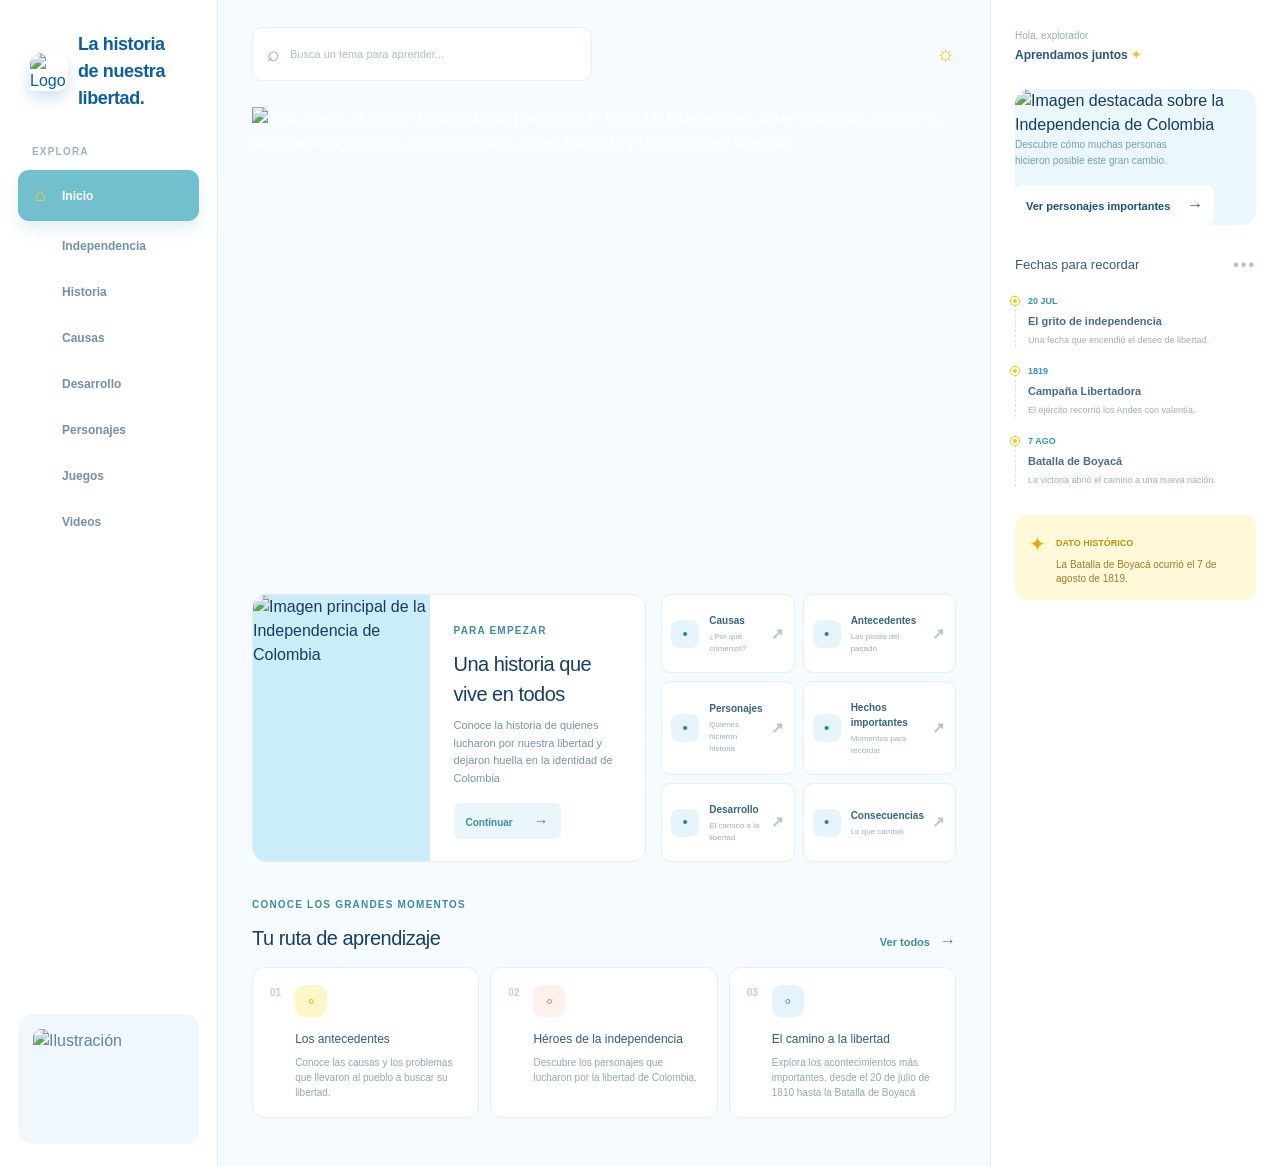
==== commit a41c87df: "Add files via upload" ====
--- a/index.html
+++ b/index.html
@@ -69,12 +69,12 @@
               </div>
             </article>
             <div class="topic-grid">
-              <button type="button" data-section="Causas"><span class="topic-icon">◌</span><span><strong>Causas</strong><small>¿Por qué comenzó?</small></span><b>↗</b></button>
-              <button type="button" data-section="Independencia"><span class="topic-icon">▤</span><span><strong>Antecedentes</strong><small>Las pistas del pasado</small></span><b>↗</b></button>
-              <button type="button" data-section="Personajes"><span class="topic-icon">♙</span><span><strong>Personajes</strong><small>Quienes hicieron historia</small></span><b>↗</b></button>
-              <button type="button" data-section="Independencia"><span class="topic-icon">✦</span><span><strong>Hechos importantes</strong><small>Momentos para recordar</small></span><b>↗</b></button>
-              <button type="button" data-section="Desarrollo"><span class="topic-icon">➜</span><span><strong>Desarrollo</strong><small>El camino a la libertad</small></span><b>↗</b></button>
-              <button type="button" data-section="Independencia"><span class="topic-icon">◎</span><span><strong>Consecuencias</strong><small>Lo que cambió</small></span><b>↗</b></button>
+              <button type="button" data-section="Causas"><span class="topic-icon">•</span><span><strong>Causas</strong><small>¿Por qué comenzó?</small></span><b>↗</b></button>
+              <button type="button" data-section="Independencia"><span class="topic-icon">•</span><span><strong>Antecedentes</strong><small>Las pistas del pasado</small></span><b>↗</b></button>
+              <button type="button" data-section="Personajes"><span class="topic-icon">•</span><span><strong>Personajes</strong><small>Quienes hicieron historia</small></span><b>↗</b></button>
+              <button type="button" data-section="Independencia"><span class="topic-icon">•</span><span><strong>Hechos importantes</strong><small>Momentos para recordar</small></span><b>↗</b></button>
+              <button type="button" data-section="Desarrollo"><span class="topic-icon">•</span><span><strong>Desarrollo</strong><small>El camino a la libertad</small></span><b>↗</b></button>
+              <button type="button" data-section="Independencia"><span class="topic-icon">•</span><span><strong>Consecuencias</strong><small>Lo que cambió</small></span><b>↗</b></button>
             </div>
           </section>
           <section class="content-heading">
@@ -82,9 +82,9 @@
             <button type="button" class="view-all" data-section="Historia">Ver todos <span>→</span></button>
           </section>
           <section class="moment-grid">
-            <article><span class="moment-number">01</span><div><span class="moment-icon yellow">✦</span><h3>Los antecedentes</h3><p>Conoce las causas y los problemas que llevaron al pueblo a buscar su libertad.</p></div></article>
-            <article><span class="moment-number">02</span><div><span class="moment-icon red">♙</span><h3>Héroes de la independencia</h3><p>Descubre los personajes que lucharon por la libertad de Colombia.</p></div></article>
-            <article><span class="moment-number">03</span><div><span class="moment-icon blue-icon">➜</span><h3>El camino a la libertad</h3><p>Explora los acontecimientos más importantes, desde el 20 de julio de 1810 hasta la Batalla de Boyacá</p></div></article>
+            <article><span class="moment-number">01</span><div><span class="moment-icon yellow">◦</span><h3>Los antecedentes</h3><p>Conoce las causas y los problemas que llevaron al pueblo a buscar su libertad.</p></div></article>
+            <article><span class="moment-number">02</span><div><span class="moment-icon red">◦</span><h3>Héroes de la independencia</h3><p>Descubre los personajes que lucharon por la libertad de Colombia.</p></div></article>
+            <article><span class="moment-number">03</span><div><span class="moment-icon blue-icon">◦</span><h3>El camino a la libertad</h3><p>Explora los acontecimientos más importantes, desde el 20 de julio de 1810 hasta la Batalla de Boyacá</p></div></article>
           </section>
         </div>
       </section>
@@ -94,6 +94,10 @@
         <div class="profile-line"><div><small>Hola, explorador</small><strong>Aprendamos juntos <span>✦</span></strong></div></div>
         <div class="featured-card">
           <img class="featured-image" src="https://i.ibb.co/CsBW6xLh/aeee.jpg" alt="Imagen destacada sobre la Independencia de Colombia">
+          <div class="featured-copy">
+            <p>Descubre cómo muchas personas hicieron posible este gran cambio.</p>
+            <button type="button" data-section="Personajes">Ver personajes importantes <span>→</span></button>
+          </div>
         </div>
         <div class="timeline-section">
           <div class="side-title"><h2>Fechas para recordar</h2><span>•••</span></div>
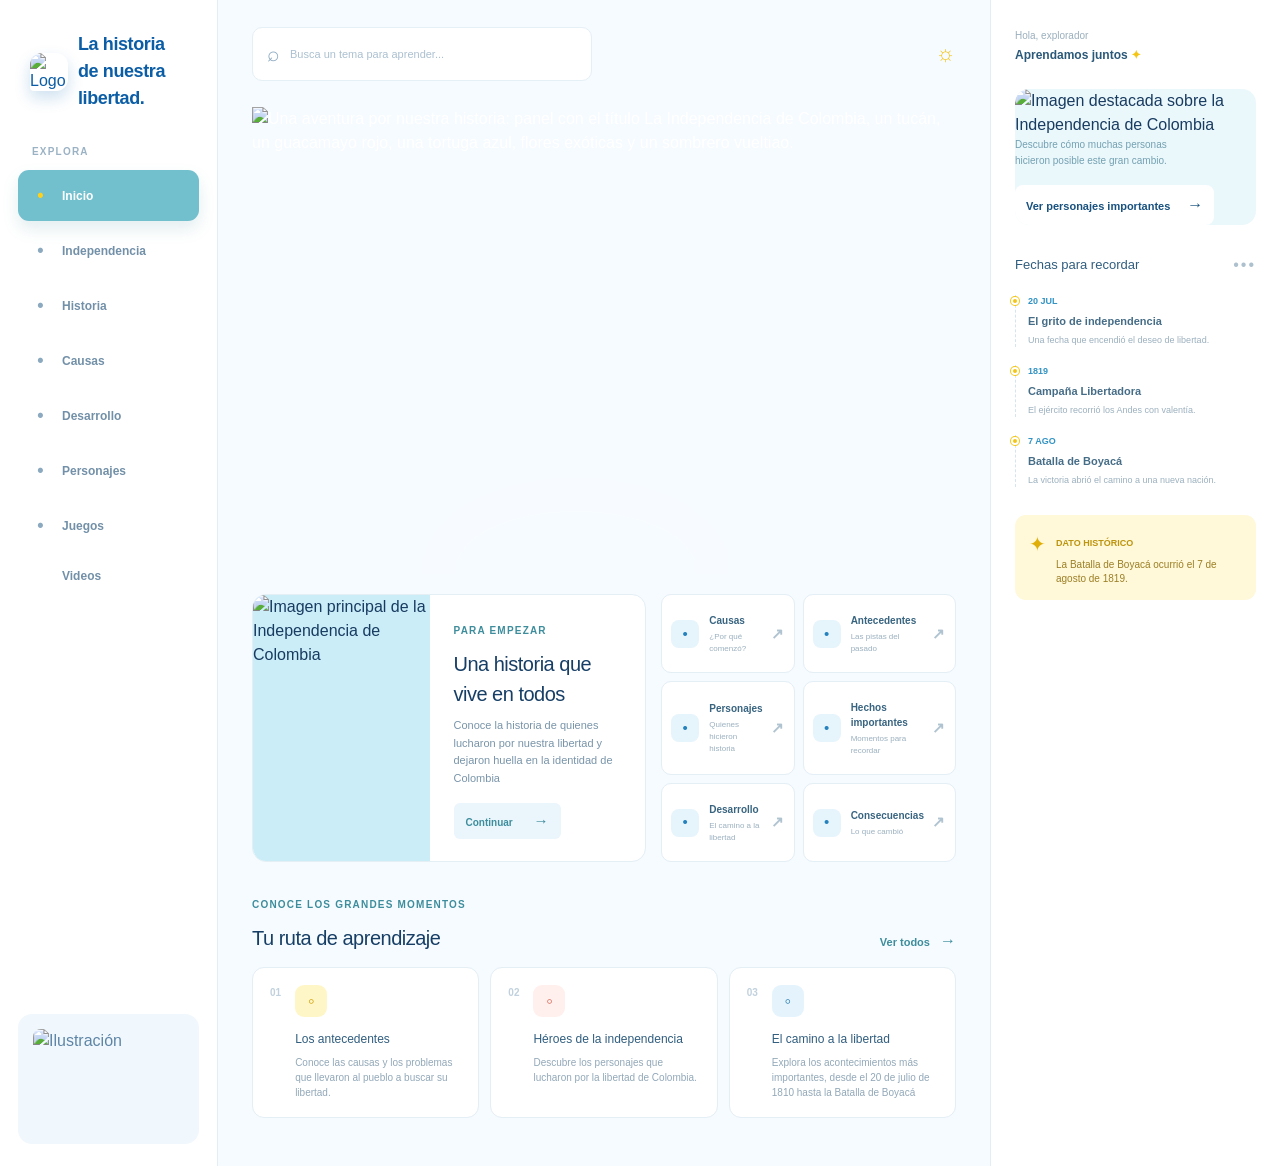
==== commit 2d8ace23: "Add files via upload" ====
--- a/index.html
+++ b/index.html
@@ -22,13 +22,13 @@
         </div>
         <p class="menu-caption">Explora</p>
         <nav class="main-nav" aria-label="Menú principal">
-          <button type="button" class="active" data-section="Inicio"><span>⌂</span>Inicio</button>
-          <button type="button" data-section="Independencia"><span></span>Independencia</button>
-          <button type="button" data-section="Historia"><span></span>Historia</button>
-          <button type="button" data-section="Causas"><span></span>Causas</button>
-          <button type="button" data-section="Desarrollo"><span></span>Desarrollo</button>
-          <button type="button" data-section="Personajes"><span></span>Personajes</button>
-          <button type="button" data-section="Juegos"><span></span>Juegos</button>
+          <button type="button" class="active" data-section="Inicio"><span>•</span>Inicio</button>
+          <button type="button" data-section="Independencia"><span>•</span>Independencia</button>
+          <button type="button" data-section="Historia"><span>•</span>Historia</button>
+          <button type="button" data-section="Causas"><span>•</span>Causas</button>
+          <button type="button" data-section="Desarrollo"><span>•</span>Desarrollo</button>
+          <button type="button" data-section="Personajes"><span>•</span>Personajes</button>
+          <button type="button" data-section="Juegos"><span>•</span>Juegos</button>
           <button type="button" data-section="Videos"><span></span>Videos</button>
         </nav>
         <div class="sidebar-note"><img class="sidebar-note-image" src="https://i.pinimg.com/736x/c5/f7/c9/c5f7c97e399bd356f0bbbef15103439a.jpg" alt="Ilustración"></div>
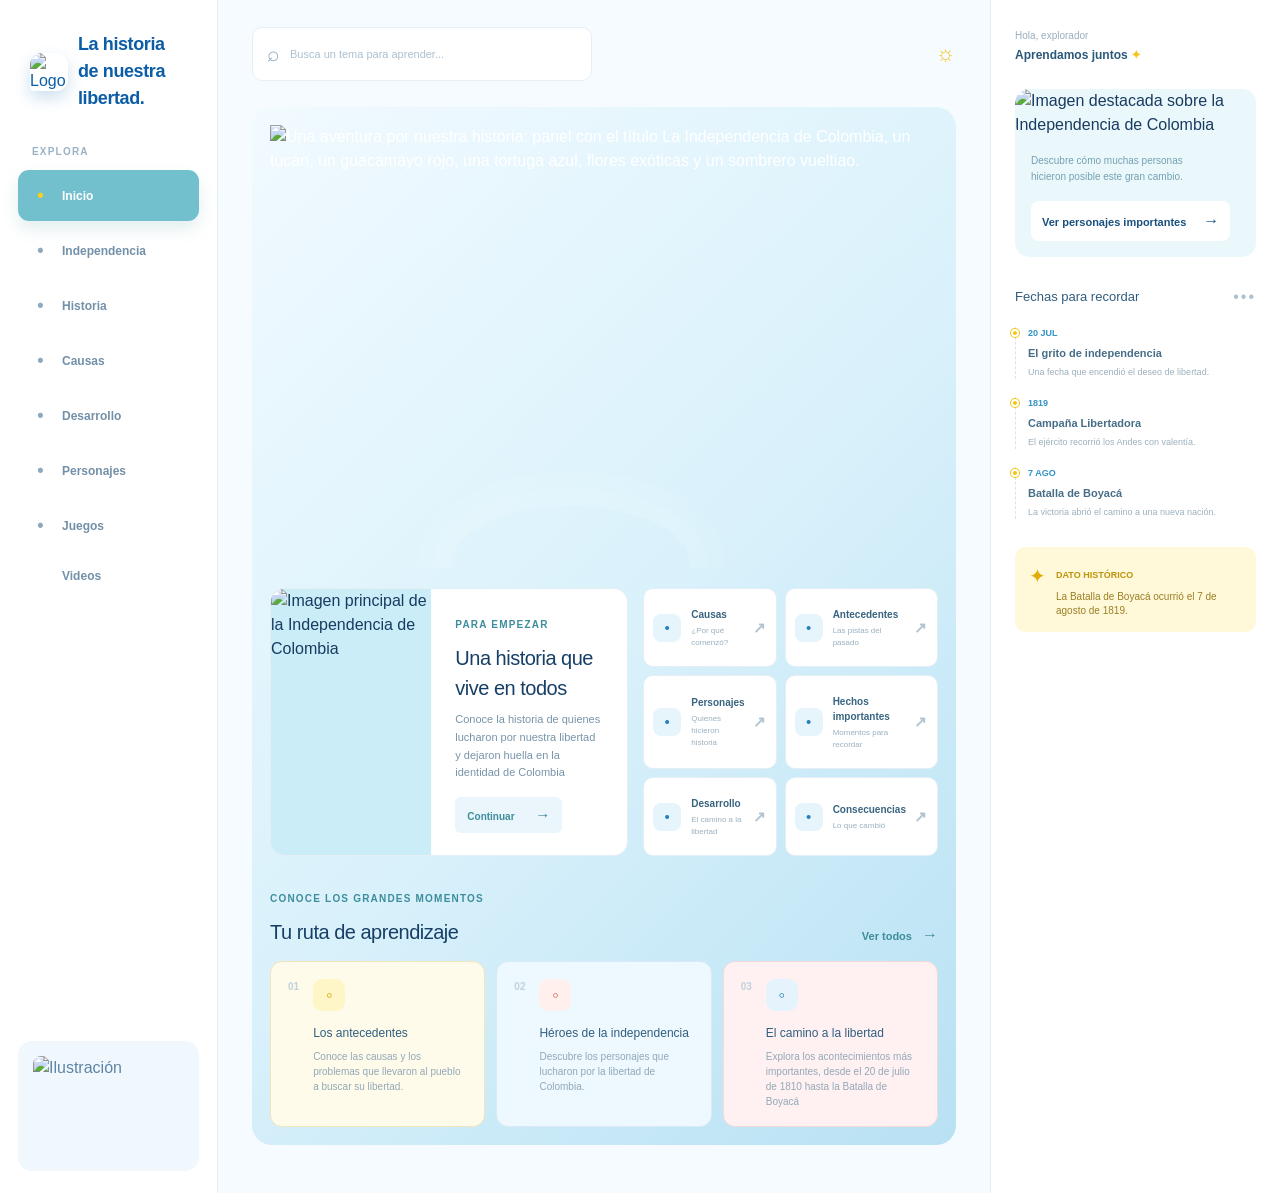
==== commit 1ca67b52: "Add files via upload" ====
--- a/index.html
+++ b/index.html
@@ -51,7 +51,7 @@
         </header>
 
         <!-- Portada inicial: banner, temas y ruta de aprendizaje. -->
-        <div class="page-content" id="page-content">
+        <div class="page-content home-page" id="page-content">
           <section class="hero-panel reference-hero" aria-label="Banner de la Independencia de Colombia">
             <img class="hero-banner" src="https://i.ibb.co/RGDYvPj8/banne.jpg" alt="Una aventura por nuestra historia: panel con el título La Independencia de Colombia, un tucán, un guacamayo rojo, una tortuga azul, flores exóticas y un sombrero vueltiao.">
             <div class="sr-only"><h1>La Independencia de Colombia</h1><p>Este es tu espacio para descubrir, imaginar y celebrar los momentos que construyeron nuestro país.</p></div>
@@ -82,9 +82,9 @@
             <button type="button" class="view-all" data-section="Historia">Ver todos <span>→</span></button>
           </section>
           <section class="moment-grid">
-            <article><span class="moment-number">01</span><div><span class="moment-icon yellow">◦</span><h3>Los antecedentes</h3><p>Conoce las causas y los problemas que llevaron al pueblo a buscar su libertad.</p></div></article>
-            <article><span class="moment-number">02</span><div><span class="moment-icon red">◦</span><h3>Héroes de la independencia</h3><p>Descubre los personajes que lucharon por la libertad de Colombia.</p></div></article>
-            <article><span class="moment-number">03</span><div><span class="moment-icon blue-icon">◦</span><h3>El camino a la libertad</h3><p>Explora los acontecimientos más importantes, desde el 20 de julio de 1810 hasta la Batalla de Boyacá</p></div></article>
+            <article class="moment-card antecedents-card"><span class="moment-number">01</span><div><span class="moment-icon yellow">◦</span><h3>Los antecedentes</h3><p>Conoce las causas y los problemas que llevaron al pueblo a buscar su libertad.</p></div></article>
+            <article class="moment-card heroes-card"><span class="moment-number">02</span><div><span class="moment-icon red">◦</span><h3>Héroes de la independencia</h3><p>Descubre los personajes que lucharon por la libertad de Colombia.</p></div></article>
+            <article class="moment-card freedom-card"><span class="moment-number">03</span><div><span class="moment-icon blue-icon">◦</span><h3>El camino a la libertad</h3><p>Explora los acontecimientos más importantes, desde el 20 de julio de 1810 hasta la Batalla de Boyacá</p></div></article>
           </section>
         </div>
       </section>
--- a/style.css
+++ b/style.css
@@ -254,6 +254,7 @@
 input:where([type="reset"]),
 input:where([type="submit"]) {
   -webkit-appearance: button;
+  appearance: button;
   background-color: transparent;
   background-image: none;
 }
@@ -272,13 +273,16 @@
 }
 [type="search"] {
   -webkit-appearance: textfield;
+  appearance: textfield;
   outline-offset: -2px;
 }
 ::-webkit-search-decoration {
   -webkit-appearance: none;
+  appearance: none;
 }
 ::-webkit-file-upload-button {
   -webkit-appearance: button;
+  appearance: button;
   font: inherit;
 }
 summary {
@@ -345,7 +349,6 @@
 svg,
 video {
   display: block;
-  vertical-align: middle;
 }
 img,
 video {
@@ -524,6 +527,11 @@
   min-width: 0;
   padding: 27px 34px 48px;
 }
+.page-content.home-page {
+  padding: 18px;
+  background: linear-gradient(135deg, #f1faff 0%, #d9f1fb 52%, #b8e1f3 100%);
+  border-radius: 20px;
+}
 .topbar {
   justify-content: space-between;
   margin-bottom: 26px;
@@ -942,6 +950,18 @@
   border: 1px solid #e3eef5;
   border-radius: 12px;
 }
+.moment-grid .antecedents-card {
+  background: #fffbea;
+  border-color: #f0e5bd;
+}
+.moment-grid .heroes-card {
+  background: #edf8ff;
+  border-color: #d7eaf6;
+}
+.moment-grid .freedom-card {
+  background: #fff1f1;
+  border-color: #f1dada;
+}
 .moment-number {
   color: #c1d1dd;
   font-size: 10px;
@@ -1021,6 +1041,16 @@
   width: 100%;
   height: auto;
   border-radius: inherit;
+}
+.featured-copy {
+  padding: 16px;
+}
+.featured-copy p {
+  max-width: none;
+  margin: 0 0 14px;
+  color: #73a0b2;
+  font-size: 11px;
+  line-height: 1.55;
 }
 .featured-card strong {
   display: block;
@@ -1593,6 +1623,9 @@
 .dark-mode .main-column {
   background: #101c20;
 }
+.dark-mode .page-content.home-page {
+  background: linear-gradient(135deg, #17313c 0%, #1b4655 52%, #245a6d 100%);
+}
 .dark-mode .brand-mark,
 .dark-mode .character-card h2,
 .dark-mode .content-heading h2,
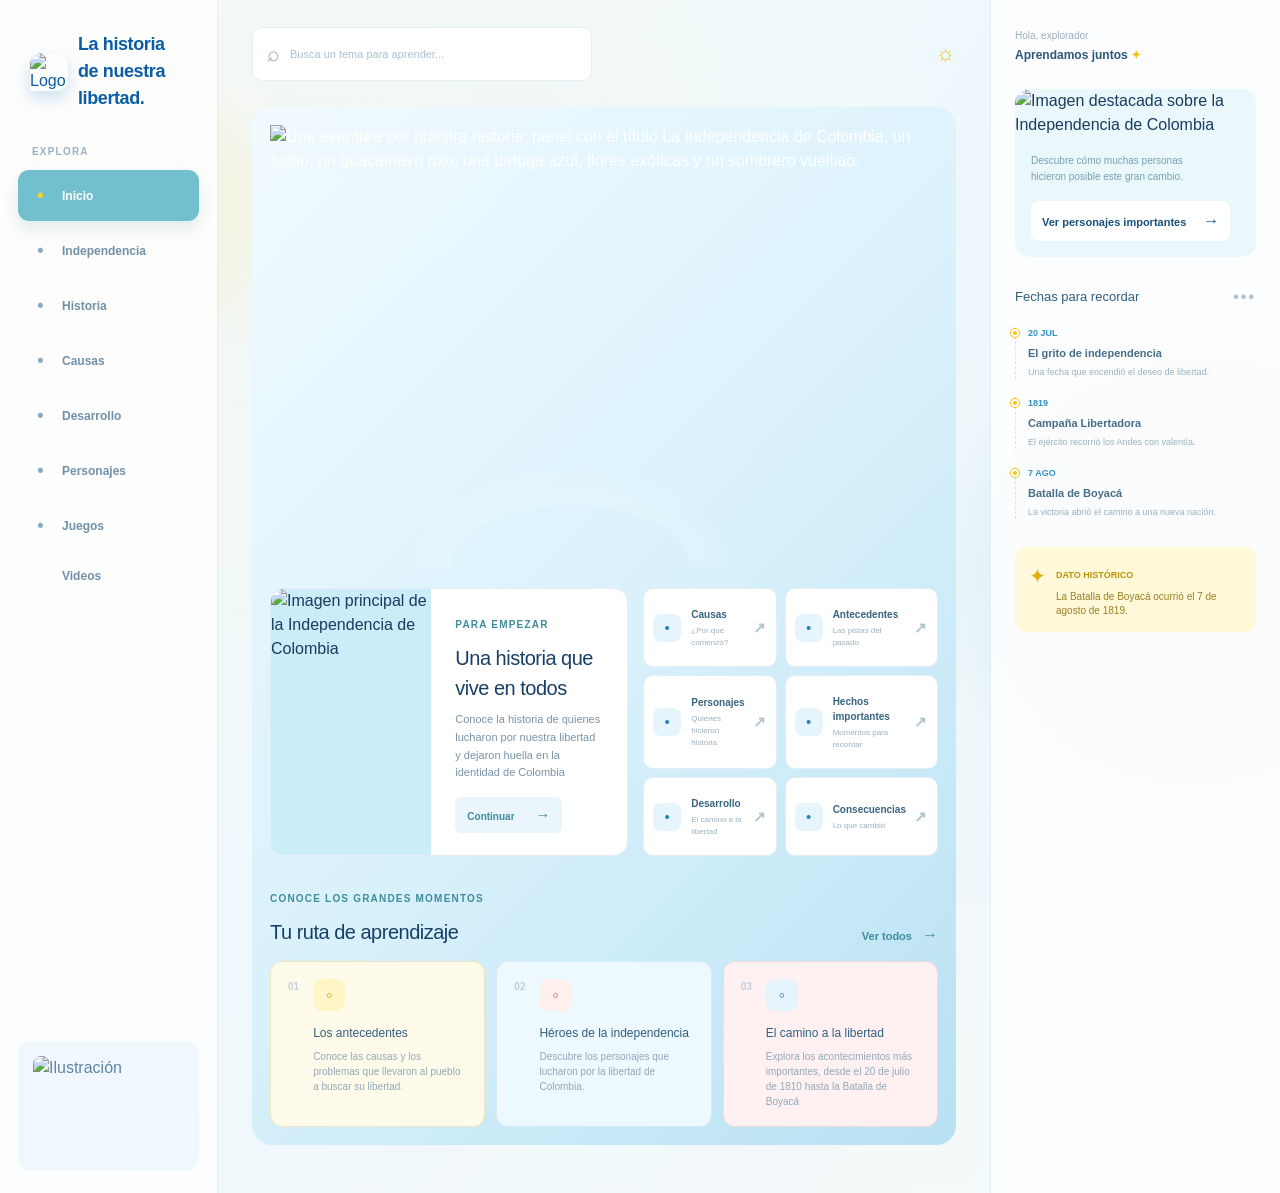
==== commit e5400c31: "Add files via upload" ====
--- a/index.html
+++ b/index.html
@@ -7,13 +7,28 @@
     <meta name="description" content="Un espacio interactivo para aprender sobre la Independencia de Colombia.">
     <title>Elaboracion de ova sobre la independencia de colombia:causas,desarrollo e Historia</title>
     <!-- Estilos visuales y comportamiento interactivo. -->
-    <link rel="stylesheet" href="./style.css">
-    <link rel="stylesheet" href="./mobile.css">
-    <script src="./script.js" defer></script>
+    <link rel="stylesheet" href="./style.css?v=visible-atmosphere-final">
+    <link rel="stylesheet" href="./mobile.css?v=visible-atmosphere-final">
+    <script src="./script.js?v=visible-atmosphere-final" defer></script>
   </head>
   <body>
+    <div class="global-atmosphere" aria-hidden="true">
+      <span class="global-orb global-orb-one"></span>
+      <span class="global-orb global-orb-two"></span>
+      <span class="global-orb global-orb-three"></span>
+      <span class="global-particles"></span>
+    </div>
+    <div class="loading-screen" id="loading-screen" role="status" aria-label="Cargando la página">
+      <div class="loading-screen__content">
+        <!-- Enlace directo de ImgBB; reemplázalo por https://i.ibb.co/... si cambias la imagen. -->
+        <img class="loading-screen__image" src="https://i.ibb.co/jqq0fnJ/colombia.png" alt="Colombia">
+        <div class="loading-progress" role="progressbar" aria-label="Progreso de carga" aria-valuemin="0" aria-valuemax="100" aria-valuenow="0">
+          <span class="loading-progress__fill" id="loading-progress"></span>
+        </div>
+      </div>
+    </div>
     <!-- Aplicación completa: menú lateral, contenido central y panel de información. -->
-    <main class="app-shell" id="app">
+    <main class="app-shell" id="app" aria-busy="true" inert>
       <!-- Navegación: botones que abren las secciones de aprendizaje. -->
       <aside class="sidebar">
         <div class="brand-mark">
--- a/style.css
+++ b/style.css
@@ -391,10 +391,83 @@
   scroll-behavior: smooth;
 }
 body {
+  position: relative;
   margin: 0;
   min-height: 100vh;
-  background: #eef6fc;
+  overflow-x: hidden;
+  background:
+    radial-gradient(circle at 12% 8%, rgba(255, 211, 97, .18), transparent 24%),
+    radial-gradient(circle at 88% 18%, rgba(93, 174, 197, .20), transparent 28%),
+    linear-gradient(135deg, #eef8fc 0%, #e5f3f7 48%, #f6f8f2 100%);
+  background-size: 180% 180%, 170% 170%, 100% 100%;
   color: #183b61;
+}
+.global-atmosphere {
+  position: fixed;
+  z-index: 0;
+  inset: 0;
+  overflow: hidden;
+  pointer-events: none;
+  background:
+    linear-gradient(120deg, rgba(255,255,255,.18), transparent 48%, rgba(109,184,203,.12)),
+    radial-gradient(circle at 50% 40%, rgba(245,207,66,.10), transparent 32%);
+}
+.global-orb {
+  position: absolute;
+  display: block;
+  border-radius: 50%;
+  filter: blur(20px);
+  opacity: .78;
+  will-change: transform;
+}
+.global-orb-one {
+  top: 8%;
+  left: -7%;
+  width: 360px;
+  height: 280px;
+  background: rgba(245, 207, 66, .28);
+  transform: translate3d(var(--atmosphere-x, 0), var(--atmosphere-y, 0), 0);
+  animation: global-orb-one 18s ease-in-out infinite alternate;
+}
+.global-orb-two {
+  top: 38%;
+  right: -11%;
+  width: 460px;
+  height: 460px;
+  background: rgba(92, 174, 194, .24);
+  animation: global-orb-two 22s ease-in-out infinite alternate;
+}
+.global-orb-three {
+  bottom: -12%;
+  left: 38%;
+  width: 380px;
+  height: 300px;
+  background: rgba(224, 126, 105, .16);
+  animation: global-orb-three 20s ease-in-out infinite alternate;
+}
+.global-particles {
+  position: absolute;
+  inset: 0;
+  background-image:
+    radial-gradient(circle, rgba(255,255,255,.82) 0 1px, transparent 1.5px),
+    radial-gradient(circle, rgba(245,207,66,.38) 0 1px, transparent 1.5px),
+    radial-gradient(circle, rgba(92,174,194,.24) 0 1.2px, transparent 1.8px);
+  background-size: 130px 150px, 180px 170px, 220px 210px;
+  background-position: 0 0, 70px 30px, 130px 90px;
+  opacity: .72;
+  animation: global-particles 36s linear infinite;
+}
+@keyframes global-orb-one {
+  to { transform: translate3d(90px, 44px, 0) scale(1.12); }
+}
+@keyframes global-orb-two {
+  to { transform: translate3d(-70px, -38px, 0) scale(.92); }
+}
+@keyframes global-orb-three {
+  to { transform: translate3d(40px, -72px, 0) scale(1.08); }
+}
+@keyframes global-particles {
+  to { background-position: 170px 190px, -160px 240px, 420px -170px; }
 }
 button,
 input {
@@ -404,16 +477,19 @@
   cursor: pointer;
 }
 .app-shell {
+  position: relative;
+  z-index: 1;
   display: grid;
   grid-template-columns: 218px minmax(560px, 1fr) 290px;
   min-height: 100vh;
-  background: #f6fbff;
+  background: rgba(246, 251, 255, .58);
+  backdrop-filter: blur(2px);
 }
 .sidebar {
   display: flex;
   flex-direction: column;
   padding: 31px 18px 22px;
-  background: #fff;
+  background: rgba(255, 255, 255, .82);
   border-right: 1px solid #e2edf5;
 }
 .brand-mark {
@@ -1001,7 +1077,7 @@
 }
 .right-panel {
   padding: 28px 24px;
-  background: #fff;
+  background: rgba(255, 255, 255, .82);
   border-left: 1px solid #e2edf5;
 }
 .profile-line {
@@ -1517,63 +1593,268 @@
   color: #7199a4;
   font-size: 10px;
 }
-.characters-grid {
-  display: grid;
-  grid-template-columns: repeat(2, minmax(0, 1fr));
-  gap: 16px;
+.character-experience {
+  --character-accent: #72bfce;
+  --character-surface: rgba(255, 255, 255, .72);
+  position: relative;
+  min-height: 620px;
   margin-top: 18px;
-  align-items: stretch;
-}
-.character-card {
+  overflow: hidden;
+  background:
+    radial-gradient(circle at 50% 46%, rgba(114, 191, 206, .24), transparent 23%),
+    linear-gradient(135deg, rgba(235, 248, 252, .94), rgba(215, 237, 243, .72));
+  border: 1px solid rgba(164, 203, 214, .62);
+  border-radius: 18px;
+  perspective: 1200px;
+}
+.character-preview {
+  position: relative;
+  z-index: 5;
   display: flex;
   flex-direction: column;
-  height: 100%;
-  padding: 20px;
-  background: #fff;
-  border: 1px solid #e3eef5;
-  border-radius: 14px;
-}
-.character-card h2 {
-  min-height: 38px;
-  margin: 0 0 14px;
-  color: #1c5278;
-  font-size: 16px;
-}
-.character-photo {
-  display: grid;
-  place-items: center;
-  aspect-ratio: 1319/1711;
-  width: 100%;
-  margin-bottom: 14px;
-  overflow: hidden;
-  color: #6c9aae;
-  background: #e8f7fb;
-  border: 1px solid #e3eef5;
-  border-radius: 10px;
+  align-items: center;
+  padding-top: 18px;
   text-align: center;
 }
-.character-photo span {
+.character-preview-label {
+  color: #668a99;
   font-size: 10px;
   font-weight: 800;
-  letter-spacing: 1px;
-  line-height: 1.5;
-}
-.character-photo img {
-  display: block;
+  letter-spacing: 1.2px;
+  text-transform: uppercase;
+}
+.character-preview-name {
+  margin-top: 4px;
+  color: #1c5278;
+  font-size: 20px;
+}
+.character-viewport {
+  position: absolute;
+  z-index: 2;
+  inset: 82px 0 20px;
+  overflow: hidden;
+  cursor: ew-resize;
+}
+.character-track {
+  display: flex;
+  align-items: center;
+  gap: clamp(18px, 3vw, 42px);
+  width: max-content;
+  height: 100%;
+  padding: 30px 13%;
+  transform: translate3d(0, 0, 0);
+  transition: transform 260ms cubic-bezier(.2, .75, .25, 1);
+  will-change: transform;
+}
+.character-card {
+  position: relative;
+  display: grid;
+  place-items: end center;
+  width: 270px;
+  height: 390px;
+  padding: 8px;
+  overflow: hidden;
+  color: #fff;
+  background: #fff;
+  border: 8px solid #fff;
+  border-radius: 18px;
+  transform: rotateY(-7deg) rotateZ(-1deg) translateY(8px);
+  transform-style: preserve-3d;
+  transition: transform 520ms cubic-bezier(.16, 1.18, .32, 1), filter 300ms ease;
+  animation: character-float 4.8s ease-in-out infinite alternate;
+  filter: drop-shadow(0 22px 22px rgba(32, 91, 112, .20));
+  will-change: transform;
+}
+.character-card:nth-child(even) {
+  transform: rotateY(7deg) rotateZ(1deg) translateY(-4px);
+  animation-delay: -1.8s;
+}
+.character-card-glow {
+  position: absolute;
+  z-index: -1;
+  bottom: 35px;
+  left: 50%;
+  width: 72%;
+  height: 18%;
+  transform: translateX(-50%);
+  background: var(--character-accent);
+  border-radius: 50%;
+  filter: blur(24px);
+  opacity: .38;
+  transition: opacity 300ms ease, transform 520ms cubic-bezier(.16, 1.18, .32, 1);
+}
+.character-card img {
+  position: absolute;
+  inset: 8px 8px 42px;
+  z-index: 2;
+  width: calc(100% - 16px);
+  height: calc(100% - 50px);
+  object-fit: contain;
+  object-position: center bottom;
+  filter: drop-shadow(0 18px 14px rgba(16, 66, 86, .22));
+  -webkit-user-drag: none;
+  user-select: none;
+}
+.character-card[data-character-index="0"] img,
+.character-focus-art img[data-character-index="0"] {
+  transform: scale(.88) translateY(10px) !important;
+  transform-origin: center bottom;
+}
+.character-card-name {
+  position: absolute;
+  z-index: 4;
+  bottom: 10px;
+  left: 50%;
+  width: max-content;
+  max-width: 92%;
+  transform: translateX(-50%) translateY(8px);
+  color: #1c5278;
+  opacity: 0;
+  font-size: 13px;
+  font-weight: 800;
+  transition: opacity 240ms ease, transform 420ms cubic-bezier(.16, 1.18, .32, 1);
+}
+.character-card.is-previewed,
+.character-card:hover,
+.character-card:focus-visible {
+  z-index: 6;
+  transform: rotateY(0) rotateZ(0) translateY(-18px) scale(1.08);
+  filter: drop-shadow(0 28px 28px rgba(32, 91, 112, .34));
+  outline: none;
+}
+.character-card.is-previewed .character-card-glow,
+.character-card:hover .character-card-glow,
+.character-card:focus-visible .character-card-glow {
+  opacity: .86;
+  transform: translateX(-50%) scale(1.18);
+}
+.character-card.is-previewed .character-card-name,
+.character-card:hover .character-card-name,
+.character-card:focus-visible .character-card-name {
+  opacity: 1;
+  transform: translateX(-50%) translateY(0);
+}
+.character-focus {
+  position: absolute;
+  z-index: 10;
+  inset: 0;
+  display: grid;
+  grid-template-columns: minmax(260px, .95fr) minmax(320px, 1.05fr);
+  align-items: center;
+  gap: clamp(24px, 5vw, 72px);
+  padding: 58px clamp(24px, 6vw, 78px) 38px;
+  background: rgba(231, 245, 248, .94);
+  opacity: 0;
+  visibility: hidden;
+  transform: scale(.985);
+  transition: opacity 420ms ease, transform 520ms cubic-bezier(.16, 1, .32, 1), visibility 420ms;
+  backdrop-filter: blur(18px);
+}
+.character-experience.is-focusing .character-preview,
+.character-experience.is-focusing .character-viewport {
+  opacity: 0;
+  pointer-events: none;
+}
+.character-experience.is-focusing .character-focus {
+  opacity: 1;
+  visibility: visible;
+  transform: scale(1);
+}
+.character-focus-art {
+  display: grid;
+  place-items: end center;
+  height: 480px;
+}
+.character-focus-art img {
   width: 100%;
   height: 100%;
-  -o-object-fit: cover;
-  object-fit: cover;
-  -o-object-position: center top;
-  object-position: center top;
-  border-radius: 9px;
-}
-.character-card p {
-  flex: 1;
+  object-fit: contain;
+  object-position: center bottom;
+  filter: drop-shadow(0 28px 24px rgba(16, 66, 86, .28));
+  animation: character-float 4.8s ease-in-out infinite alternate;
+}
+.character-focus-copy {
+  max-width: 520px;
+}
+.character-focus-copy h2 {
+  margin: 10px 0 14px;
+  color: #1c5278;
+  font-size: clamp(24px, 3vw, 42px);
+  opacity: 0;
+  transform: translateY(18px);
+}
+.character-focus-copy p {
   margin: 0;
-  color: #7391a5;
-  font-size: 11px;
-  line-height: 1.7;
+  color: #54738c;
+  font-size: clamp(13px, 1.4vw, 16px);
+  line-height: 1.75;
+  opacity: 0;
+  transform: translateY(18px);
+}
+.character-experience.is-focusing .character-focus-copy h2,
+.character-experience.is-focusing .character-focus-copy p,
+.character-experience.is-focusing .character-read-button {
+  animation: character-text-reveal 620ms cubic-bezier(.16, 1, .32, 1) forwards;
+}
+.character-experience.is-focusing .character-focus-copy p { animation-delay: 100ms; }
+.character-experience.is-focusing .character-read-button { animation-delay: 200ms; }
+.character-return,
+.character-read-button {
+  display: inline-flex;
+  align-items: center;
+  gap: 8px;
+  min-height: 42px;
+  margin-top: 18px;
+  padding: 9px 14px;
+  color: #fff;
+  background: #347f85;
+  border: 1px solid rgba(255,255,255,.6);
+  border-radius: 999px;
+  box-shadow: 0 10px 22px rgba(22,79,95,.16);
+  font-weight: 800;
+}
+.character-return {
+  position: absolute;
+  z-index: 12;
+  top: 18px;
+  left: 20px;
+  margin: 0;
+}
+.character-read-button {
+  opacity: 0;
+  transform: translateY(18px);
+}
+.character-read-button.is-speaking { background: #cf9e00; color: #173f66; }
+@keyframes character-float {
+  from { transform: translateY(-5px) rotateZ(-.5deg); }
+  to { transform: translateY(10px) rotateZ(.7deg); }
+}
+@keyframes character-text-reveal {
+  to { opacity: 1; transform: translateY(0); }
+}
+.dark-mode .character-experience { --character-surface: rgba(23,40,45,.78); background: radial-gradient(circle at 50% 46%, rgba(114,191,206,.18), transparent 24%), linear-gradient(135deg, #17282d, #1b4655); }
+.dark-mode .character-preview-name,
+.dark-mode .character-card-name,
+.dark-mode .character-focus-copy h2 { color: #dff9ff; }
+.dark-mode .character-preview-label,
+.dark-mode .character-focus-copy p { color: #b3ced5; }
+.dark-mode .character-focus { background: rgba(23,40,45,.94); }
+.dark-mode .character-card-name { text-shadow: 0 2px 8px #101c20; }
+@media (max-width: 760px) {
+  .character-experience { min-height: 560px; }
+  .character-viewport { overflow-x: auto; overflow-y: hidden; scroll-snap-type: x mandatory; cursor: grab; }
+  .character-track { padding: 24px 8%; }
+  .character-card { width: 220px; height: 330px; border-width: 7px; scroll-snap-align: center; }
+  .character-card[data-character-index="0"] img,
+  .character-focus-art img[data-character-index="0"] {
+    transform: scale(.88) translateY(10px);
+    transform-origin: center bottom;
+  }
+  .character-focus { grid-template-columns: minmax(0, 1fr); grid-template-rows: 290px auto; gap: 6px; padding: 52px 18px 24px; overflow-y: auto; }
+  .character-focus-art { height: 290px; }
+  .character-focus-copy { max-width: none; }
+  .character-focus-copy h2 { font-size: 26px; }
+  .character-return { top: 10px; left: 12px; width: auto; max-width: calc(100% - 24px); justify-content: center; }
 }
 .section-heading-banner {
   padding: 0;
@@ -1603,7 +1884,6 @@
   color: #e6faff;
   background: var(--page-bg);
 }
-.dark-mode .character-card,
 .dark-mode .game-zone,
 .dark-mode .intro-card,
 .dark-mode .moment-grid article,
@@ -1616,12 +1896,16 @@
 .dark-mode .sidebar,
 .dark-mode .topic-grid button {
   color: #e6faff;
-  background: #17282d;
+  background: rgba(23, 40, 45, .88);
   border-color: #315d66;
+}
+.dark-mode .character-card {
+  background: #fff;
+  border: 8px solid #fff;
 }
 .dark-mode .app-shell,
 .dark-mode .main-column {
-  background: #101c20;
+  background: rgba(16, 28, 32, .72);
 }
 .dark-mode .page-content.home-page {
   background: linear-gradient(135deg, #17313c 0%, #1b4655 52%, #245a6d 100%);
@@ -2029,47 +2313,255 @@
   max-height: 230px;
   margin-top: 16px;
   object-fit: cover;
+  object-position: center 28%;
+  transform: scale(1.06) translateY(-2.5%);
+  transform-origin: center 28%;
   border-radius: 12px;
 }
+.section-heading-banner-image.section-header-independence {
+  object-position: center 18%;
+  transform: scale(1.12) translateY(-5%);
+}
+.section-heading-banner-image.section-header-development {
+  object-position: center 22%;
+  transform: scale(1.10) translateY(-4%);
+}
 .independence-timeline {
-  display: grid;
-  grid-template-columns: repeat(2, minmax(0, 1fr));
-  gap: 16px;
-  margin-top: 18px;
+  --timeline-accent: #4ca6bd;
+  --timeline-accent-hot: #f5cf42;
+  --timeline-glow: rgba(76, 166, 189, 0.42);
+  --timeline-card: rgba(255, 255, 255, 0.78);
+  position: relative;
+  margin-top: 22px;
+  padding: 18px 0 44px;
+}
+.timeline-events {
+  position: relative;
+  z-index: 2;
+  display: grid;
+  gap: 56px;
+  margin: 0;
+  padding: 0;
+  list-style: none;
+}
+.timeline-axis {
+  position: absolute;
+  z-index: 1;
+  top: 0;
+  bottom: 0;
+  left: 50%;
+  width: 4px;
+  transform: translateX(-50%);
+}
+.timeline-axis-base,
+.timeline-axis-progress {
+  position: absolute;
+  inset: 0;
+  width: 100%;
+  border-radius: 999px;
+}
+.timeline-axis-base {
+  background: color-mix(in srgb, var(--timeline-accent) 22%, transparent);
+}
+.timeline-axis-progress {
+  bottom: auto;
+  height: 0;
+  background: linear-gradient(180deg, var(--timeline-accent), var(--timeline-accent-hot));
+  box-shadow: 0 0 18px var(--timeline-glow);
+  will-change: height;
+}
+.timeline-guide {
+  position: absolute;
+  top: 0;
+  left: 50%;
+  width: 18px;
+  height: 18px;
+  transform: translate(-50%, -50%);
+  background: var(--timeline-accent-hot);
+  border: 4px solid #fff;
+  border-radius: 50%;
+  box-shadow: 0 0 20px var(--timeline-accent-hot);
+  will-change: top;
 }
 .independence-event {
+  position: relative;
+  display: grid;
+  grid-template-columns: 1fr 1fr;
+  min-height: 230px;
+  perspective: 900px;
+}
+.independence-event:nth-child(odd) .timeline-card {
+  grid-column: 1;
+  justify-self: end;
+  transform: translateX(-34px) rotateY(9deg);
+  transform-origin: right center;
+}
+.independence-event:nth-child(even) .timeline-card {
+  grid-column: 2;
+  justify-self: start;
+  transform: translateX(34px) rotateY(-9deg);
+  transform-origin: left center;
+}
+.timeline-card {
+  width: calc(100% - 34px);
+  max-width: 430px;
   overflow: hidden;
-  background: #fff;
-  border: 1px solid #e3eef5;
+  background: var(--timeline-card);
+  border: 1px solid rgba(255, 255, 255, 0.72);
   border-radius: 14px;
-}
-.independence-event > img {
+  box-shadow: 0 18px 38px rgba(22, 79, 95, 0.12);
+  backdrop-filter: blur(14px);
+  opacity: 0;
+  transition: transform 700ms cubic-bezier(.16, 1.18, .32, 1), opacity 450ms ease, box-shadow 240ms ease;
+  will-change: transform, opacity;
+}
+.timeline-card > img {
   width: 100%;
-  height: 220px;
+  height: 150px;
   object-fit: cover;
   background: #f1f8fd;
 }
+.timeline-card:hover {
+  transform: translateY(-6px) rotateY(0);
+  box-shadow: 0 22px 44px rgba(22, 79, 95, 0.22);
+}
+.independence-event.is-active .timeline-card {
+  opacity: 1;
+  transform: translateX(0) rotateY(0);
+}
+.timeline-node {
+  position: absolute;
+  z-index: 4;
+  top: 38px;
+  left: 50%;
+  width: 24px;
+  height: 24px;
+  transform: translate(-50%, -50%) scale(.72);
+  background: #d5e6ea;
+  border: 5px solid #fff;
+  border-radius: 50%;
+  box-shadow: 0 0 0 1px rgba(76, 166, 189, .25);
+  transition: transform 620ms cubic-bezier(.16, 1.55, .32, 1), background 220ms ease, box-shadow 220ms ease;
+}
+.independence-event.is-active .timeline-node {
+  transform: translate(-50%, -50%) scale(1.15);
+  background: var(--timeline-accent-hot);
+  box-shadow: 0 0 0 8px rgba(245, 207, 66, .18), 0 0 24px var(--timeline-accent-hot);
+}
 .independence-event-copy {
-  padding: 20px;
+  padding: 12px 16px;
 }
 .independence-event-copy h2 {
-  margin: 6px 0 8px;
+  margin: 4px 0 6px;
   color: #1c5278;
   font-size: 17px;
   font-weight: 700;
 }
 .independence-event-copy p {
   color: #54738c;
-  font-size: 13px;
-  line-height: 1.65;
-}
+  font-size: 12px;
+  line-height: 1.45;
+}
+.timeline-auto-button {
+  position: absolute;
+  z-index: 8;
+  right: 0;
+  bottom: -5px;
+  display: flex;
+  align-items: center;
+  gap: 8px;
+  min-height: 42px;
+  padding: 8px 13px;
+  color: #fff;
+  background: #347f85;
+  border: 1px solid rgba(255,255,255,.5);
+  border-radius: 999px;
+  box-shadow: 0 10px 24px rgba(22,79,95,.18);
+}
+.timeline-auto-icon { font-size: 11px; }
+.dark-mode .independence-timeline {
+  --timeline-card: rgba(23, 40, 45, 0.82);
+  --timeline-glow: rgba(114, 191, 206, 0.48);
+}
+.dark-mode .timeline-guide,
+.dark-mode .timeline-node { border-color: #17282d; }
+.dark-mode .independence-event-copy h2 { color: #dff9ff; }
+.dark-mode .independence-event-copy p { color: #b3ced5; }
 @media (max-width: 760px) {
-  .independence-timeline {
+  .timeline-axis {
+    left: 18px;
+  }
+  .timeline-events { gap: 34px; }
+  .independence-event {
     grid-template-columns: 1fr;
-  }
-  .independence-event > img {
-    height: 200px;
-  }
+    min-height: 0;
+    padding-left: 48px;
+  }
+  .independence-event:nth-child(odd) .timeline-card,
+  .independence-event:nth-child(even) .timeline-card {
+    grid-column: 1;
+    justify-self: stretch;
+    width: 100%;
+    max-width: none;
+    transform: translateY(18px);
+    transform-origin: center;
+  }
+  .independence-event.is-active .timeline-card {
+    transform: translateY(0);
+  }
+  .timeline-node {
+    left: 18px;
+  }
+  .timeline-card > img { height: 200px; }
+  .timeline-auto-button {
+    right: 12px;
+  }
+}
+.timeline-read-button {
+  display: inline-flex;
+  align-items: center;
+  gap: 8px;
+  min-height: 38px;
+  margin-top: 14px;
+  padding: 8px 12px;
+  color: #fff;
+  background: #347f85;
+  border: 1px solid rgba(255, 255, 255, .5);
+  border-radius: 999px;
+  box-shadow: 0 8px 18px rgba(22, 79, 95, .14);
+  font-size: 12px;
+  font-weight: 800;
+  transition: transform 180ms ease, background 180ms ease, box-shadow 180ms ease;
+}
+.timeline-read-button:hover {
+  transform: translateY(-2px);
+  background: #286d73;
+  box-shadow: 0 12px 22px rgba(22, 79, 95, .22);
+}
+.timeline-read-button:focus-visible {
+  outline: 3px solid #f5cf42;
+  outline-offset: 3px;
+}
+.timeline-read-button.is-speaking {
+  background: #cf9e00;
+  color: #173f66;
+}
+.timeline-read-icon {
+  min-width: 12px;
+  text-align: center;
+}
+.dark-mode .timeline-read-button {
+  background: #72bfce;
+  color: #07181c;
+}
+.dark-mode .timeline-read-button.is-speaking {
+  background: #f5cf42;
+  color: #173f66;
+}
+@media (prefers-reduced-motion: reduce) {
+  .timeline-card,
+  .timeline-node,
+  .timeline-axis-progress { transition: none; }
 }
 .intro-main-image {
   position: absolute;
@@ -2125,3 +2617,1595 @@
 .video-launch:hover {
   text-decoration: underline;
 }
+.development-experience {
+  --development-accent: #347f85;
+  --development-accent-soft: rgba(52,127,133,.18);
+  position: relative;
+  display: grid;
+  grid-template-columns: minmax(220px, .72fr) minmax(380px, 1.28fr);
+  align-items: center;
+  gap: clamp(22px, 4vw, 64px);
+  min-height: 690px;
+  margin-top: 18px;
+  padding: 34px clamp(22px, 5vw, 68px);
+  overflow: hidden;
+  background:
+    radial-gradient(circle at 22% 48%, var(--development-accent-soft), transparent 24%),
+    linear-gradient(135deg, rgba(236,247,250,.94), rgba(215,235,240,.78));
+  border: 1px solid rgba(255,255,255,.76);
+  border-radius: 18px;
+  transition: background 700ms ease;
+}
+.development-experience[data-development-mood="tension"] { --development-accent: #5d87a6; --development-accent-soft: rgba(93,135,166,.20); }
+.development-experience[data-development-mood="crisis"] { --development-accent: #7d5f78; --development-accent-soft: rgba(125,95,120,.22); }
+.development-experience[data-development-mood="advance"] { --development-accent: #b47b45; --development-accent-soft: rgba(180,123,69,.22); }
+.development-experience[data-development-mood="triumph"] { --development-accent: #d6a920; --development-accent-soft: rgba(214,169,32,.24); }
+.development-puppet-stage {
+  position: relative;
+  display: grid;
+  place-items: end center;
+  height: 540px;
+  transform-style: preserve-3d;
+}
+.development-puppet {
+  --development-tilt-x: 0deg;
+  --development-tilt-y: 0deg;
+  --development-puppet-motion: translateY(-4px) rotateZ(-1deg);
+  position: relative;
+  z-index: 3;
+  width: min(310px, 100%);
+  height: 430px;
+  padding: 0;
+  background: transparent;
+  border: 0;
+  transform: var(--development-puppet-motion) rotateX(var(--development-tilt-x)) rotateY(var(--development-tilt-y));
+  transform-style: preserve-3d;
+  transition: transform 900ms cubic-bezier(.16,1.28,.32,1);
+  animation: development-puppet-float 4.2s ease-in-out 900ms infinite alternate;
+}
+.development-puppet img {
+  position: absolute;
+  inset: 0;
+  width: 100%;
+  height: 100%;
+  object-fit: contain;
+  object-position: center bottom;
+  filter: drop-shadow(0 26px 22px rgba(16,66,86,.24));
+  -webkit-user-drag: none;
+}
+.development-puppet-shadow {
+  position: absolute;
+  z-index: 1;
+  bottom: 4px;
+  left: 50%;
+  width: 58%;
+  height: 28px;
+  transform: translateX(-50%);
+  background: rgba(18,70,88,.28);
+  border-radius: 50%;
+  filter: blur(10px);
+}
+.development-puppet-name {
+  position: absolute;
+  z-index: 5;
+  bottom: 18px;
+  left: 50%;
+  transform: translateX(-50%);
+  padding: 7px 12px;
+  color: #fff;
+  background: rgba(52,127,133,.84);
+  border: 1px solid rgba(255,255,255,.55);
+  border-radius: 999px;
+  backdrop-filter: blur(8px);
+  font-size: 11px;
+  font-weight: 800;
+}
+.development-aura {
+  position: absolute;
+  z-index: 1;
+  top: 50%;
+  left: 50%;
+  width: 270px;
+  height: 270px;
+  transform: translate(-50%, -50%);
+  opacity: 0;
+}
+.development-aura span {
+  position: absolute;
+  inset: 12%;
+  border: 2px solid var(--development-accent);
+  border-radius: 50%;
+}
+.development-experience.is-reading .development-aura { opacity: 1; }
+.development-experience.is-reading .development-aura span { animation: development-aura-wave 2.4s ease-out infinite; }
+.development-experience.is-reading .development-aura span:nth-child(2) { animation-delay: .6s; }
+.development-experience.is-reading .development-aura span:nth-child(3) { animation-delay: 1.2s; }
+.development-puppet.is-speaking { filter: drop-shadow(0 24px 20px var(--development-accent-soft)); }
+@keyframes development-puppet-float {
+  from { margin-top: 0; }
+  to { margin-top: -10px; }
+}
+@keyframes development-aura-wave {
+  0% { transform: scale(.62); opacity: 0; }
+  28% { opacity: .9; }
+  100% { transform: scale(1.38); opacity: 0; }
+}
+.development-scene {
+  position: relative;
+  min-height: 520px;
+  padding: 28px;
+  background: rgba(255,255,255,.72);
+  border: 1px solid rgba(255,255,255,.82);
+  border-radius: 18px;
+  box-shadow: 0 22px 44px rgba(22,79,95,.14);
+  backdrop-filter: blur(18px);
+}
+.development-scene-heading {
+  display: flex;
+  align-items: center;
+  justify-content: space-between;
+  margin-bottom: 8px;
+}
+.development-phase-label {
+  color: var(--development-accent);
+  font-size: 10px;
+  font-weight: 800;
+  letter-spacing: 1px;
+  text-transform: uppercase;
+}
+.development-year {
+  color: var(--development-accent);
+  font-size: clamp(22px, 3vw, 36px);
+  text-shadow: 0 0 18px var(--development-accent-soft);
+}
+.development-title {
+  margin: 4px 0 12px;
+  color: #1c5278;
+  font-size: clamp(24px, 3vw, 38px);
+}
+.development-image-wrap {
+  position: relative;
+  height: 210px;
+  margin-bottom: 14px;
+  overflow: hidden;
+  border: 6px solid #fff;
+  border-radius: 14px;
+  box-shadow: 0 14px 28px rgba(22,79,95,.14);
+}
+.development-image {
+  width: 100%;
+  height: 100%;
+  object-fit: cover;
+  transition: transform 700ms cubic-bezier(.16,1,.32,1), filter 700ms ease;
+  animation: development-image-float 5s ease-in-out infinite alternate;
+}
+.development-image-glow {
+  position: absolute;
+  inset: auto 12% 0;
+  height: 24%;
+  background: var(--development-accent-soft);
+  filter: blur(18px);
+}
+@keyframes development-image-float {
+  from { transform: scale(1.01) translateY(2px); }
+  to { transform: scale(1.04) translateY(-3px); }
+}
+.development-description {
+  min-height: 118px;
+  margin: 0;
+  color: #54738c;
+  font-size: 14px;
+  line-height: 1.65;
+}
+.development-word {
+  transition: opacity 180ms ease, color 180ms ease, background 180ms ease;
+}
+.development-description.is-reading .development-word { opacity: .28; }
+.development-description.is-read .development-word.is-read,
+.development-description .development-word.is-read { opacity: .72; }
+.development-description .development-word.is-current {
+  color: #173f66;
+  opacity: 1;
+  background: var(--development-accent-soft);
+  box-shadow: 0 2px 0 var(--development-accent);
+}
+.development-scene-controls {
+  display: grid;
+  grid-template-columns: 1fr 1fr 1fr;
+  align-items: center;
+  gap: 8px;
+  margin-top: 14px;
+}
+.development-prev,
+.development-next,
+.development-read {
+  display: inline-flex;
+  align-items: center;
+  gap: 8px;
+  min-height: 42px;
+  margin-top: 14px;
+  padding: 9px 14px;
+  color: #173f66;
+  background: #f5cf42;
+  border: 1px solid #fff;
+  border-radius: 999px;
+  box-shadow: 0 10px 20px rgba(207,158,0,.18);
+  font-size: 11px;
+  font-weight: 800;
+}
+.development-prev,
+.development-next {
+  display: inline-flex;
+  align-items: center;
+  justify-content: center;
+  gap: 6px;
+  min-height: 42px;
+  color: #347f85;
+  background: rgba(255,255,255,.72);
+  border: 1px solid #b9d5dc;
+  border-radius: 999px;
+  font-size: 11px;
+  font-weight: 800;
+}
+.development-prev:disabled,
+.development-next:disabled { opacity: .42; cursor: default; }
+.development-read { justify-content: center; }
+.development-experience.is-reading .development-read { color: #fff; background: var(--development-accent); }
+.development-timeline {
+  position: absolute;
+  z-index: 8;
+  right: 18px;
+  bottom: 18px;
+  left: 18px;
+  display: grid;
+  grid-template-columns: repeat(5, minmax(0,1fr));
+  gap: 6px;
+}
+.development-point {
+  display: grid;
+  grid-template-columns: 24px 1fr;
+  align-items: center;
+  gap: 5px;
+  min-height: 44px;
+  padding: 5px 7px;
+  color: #54738c;
+  background: rgba(255,255,255,.72);
+  border: 1px solid rgba(255,255,255,.82);
+  border-radius: 10px;
+  backdrop-filter: blur(10px);
+  text-align: left;
+}
+.development-point span,
+.development-point strong,
+.development-point small { display: block; }
+.development-point span {
+  display: grid;
+  place-items: center;
+  width: 22px;
+  height: 22px;
+  color: #fff;
+  background: #91aeb9;
+  border-radius: 50%;
+  font-size: 8px;
+}
+.development-point strong { color: #347f85; font-size: 8px; }
+.development-point small { max-width: 90px; font-size: 8px; line-height: 1.15; }
+.development-point.is-active {
+  color: #173f66;
+  transform: translateY(-4px);
+  box-shadow: 0 10px 20px var(--development-accent-soft);
+}
+.development-point.is-active span { background: var(--development-accent); }
+.development-navigation {
+  display: none;
+}
+.moment-enter-right .development-scene { animation: development-enter-right 620ms cubic-bezier(.16,1,.32,1); }
+.moment-enter-left .development-scene { animation: development-enter-left 620ms cubic-bezier(.16,1,.32,1); }
+@keyframes development-enter-right {
+  from { opacity: 0; transform: translateX(30px) scale(.98); }
+  to { opacity: 1; transform: translateX(0) scale(1); }
+}
+@keyframes development-enter-left {
+  from { opacity: 0; transform: translateX(-30px) scale(.98); }
+  to { opacity: 1; transform: translateX(0) scale(1); }
+}
+.dark-mode .development-experience { background: radial-gradient(circle at 22% 48%, var(--development-accent-soft), transparent 24%), linear-gradient(135deg,#17282d,#1b4655); }
+.dark-mode .development-scene { background: rgba(23,40,45,.82); border-color: #315d66; }
+.dark-mode .development-title { color: #dff9ff; }
+.dark-mode .development-description { color: #b3ced5; }
+.dark-mode .development-point { background: rgba(23,40,45,.82); border-color: #315d66; color: #dff9ff; }
+@media (max-width: 760px) {
+  .development-experience { grid-template-columns: 1fr; min-height: 840px; padding: 20px 12px 82px; }
+  .development-puppet-stage { height: 300px; }
+  .development-puppet { width: 210px; height: 280px; }
+  .development-puppet-name { bottom: 4px; }
+  .development-aura { width: 210px; height: 210px; }
+  .development-scene { min-height: 430px; padding: 20px 16px; }
+  .development-image-wrap { height: 170px; }
+  .development-description { min-height: 112px; font-size: 13px; }
+  .development-scene-controls { grid-template-columns: 1fr 1fr 1fr; }
+  .development-timeline { right: 8px; bottom: 8px; left: 8px; }
+  .development-point { grid-template-columns: 1fr; justify-items: center; text-align: center; }
+  .development-point strong,
+  .development-point small { display: none; }
+}
+.section-heading .section-heading-banner-image {
+  animation: none;
+  transform: none;
+  transition: none;
+}
+.development-experience {
+  --development-accent: #347f85;
+  --development-accent-soft: rgba(52,127,133,.16);
+  position: relative;
+  min-height: 620px;
+  margin-top: 18px;
+  padding: 26px;
+  overflow: hidden;
+  background:
+    radial-gradient(circle at 82% 18%, var(--development-accent-soft), transparent 24%),
+    linear-gradient(135deg, rgba(236,247,250,.94), rgba(215,235,240,.78));
+  border: 1px solid rgba(255,255,255,.76);
+  border-radius: 18px;
+  transition: background 700ms ease;
+}
+.development-experience[data-phase="2"] { --development-accent: #5d87a6; --development-accent-soft: rgba(93,135,166,.18); }
+.development-experience[data-phase="3"] { --development-accent: #7d6b9d; --development-accent-soft: rgba(125,107,157,.18); }
+.development-experience[data-phase="4"] { --development-accent: #b47b45; --development-accent-soft: rgba(180,123,69,.18); }
+.development-experience[data-phase="5"] { --development-accent: #d6a920; --development-accent-soft: rgba(214,169,32,.20); }
+.development-selector { position: relative; }
+.development-selector-label {
+  display: block;
+  margin-bottom: 10px;
+  color: #668a99;
+  font-size: 10px;
+  font-weight: 800;
+  letter-spacing: 1.1px;
+  text-transform: uppercase;
+}
+.development-tabs {
+  position: relative;
+  display: grid;
+  grid-template-columns: repeat(5, minmax(0, 1fr));
+  gap: 6px;
+  padding: 5px;
+  background: rgba(255,255,255,.48);
+  border: 1px solid rgba(255,255,255,.72);
+  border-radius: 14px;
+  backdrop-filter: blur(12px);
+}
+.development-tab {
+  position: relative;
+  z-index: 2;
+  display: grid;
+  min-height: 82px;
+  align-content: center;
+  gap: 3px;
+  padding: 8px 10px;
+  color: #54738c;
+  background: transparent;
+  border: 0;
+  border-radius: 10px;
+  text-align: left;
+  transition: color 250ms ease, transform 250ms ease;
+}
+.development-tab span,
+.development-tab strong,
+.development-tab small { display: block; }
+.development-tab span { font-size: 8px; font-weight: 800; text-transform: uppercase; }
+.development-tab strong { color: #347f85; font-size: 12px; }
+.development-tab small { max-width: 140px; font-size: 9px; line-height: 1.25; }
+.development-tab.is-active { color: #173f66; transform: translateY(-2px); }
+.development-tab.is-active strong { color: var(--development-accent); }
+.development-active-indicator {
+  position: absolute;
+  z-index: 1;
+  top: 5px;
+  left: var(--indicator-x, 5px);
+  width: var(--indicator-width, 20%);
+  height: calc(100% - 10px);
+  background: rgba(255,255,255,.78);
+  border: 1px solid rgba(255,255,255,.94);
+  border-radius: 10px;
+  box-shadow: 0 8px 22px var(--development-accent-soft), 0 0 18px var(--development-accent-soft);
+  transition: left 520ms cubic-bezier(.16,1.2,.32,1), width 520ms cubic-bezier(.16,1.2,.32,1);
+  pointer-events: none;
+}
+.development-panel {
+  position: relative;
+  min-height: 430px;
+  margin-top: 18px;
+}
+.development-phase {
+  position: absolute;
+  inset: 0;
+  display: none;
+  padding: 26px;
+  background: rgba(255,255,255,.70);
+  border: 1px solid rgba(255,255,255,.82);
+  border-radius: 16px;
+  box-shadow: 0 18px 38px rgba(22,79,95,.12);
+  backdrop-filter: blur(16px);
+}
+.development-phase.is-active {
+  display: block;
+}
+.development-phase.enters-right { animation: development-enter-right 600ms cubic-bezier(.16,1,.32,1); }
+.development-phase.enters-left { animation: development-enter-left 600ms cubic-bezier(.16,1,.32,1); }
+@keyframes development-enter-right {
+  from { opacity: 0; transform: translateX(32px) scale(.98); }
+  to { opacity: 1; transform: translateX(0) scale(1); }
+}
+@keyframes development-enter-left {
+  from { opacity: 0; transform: translateX(-32px) scale(.98); }
+  to { opacity: 1; transform: translateX(0) scale(1); }
+}
+.development-phase-heading {
+  display: flex;
+  align-items: center;
+  gap: 10px;
+  color: var(--development-accent);
+}
+.development-phase-heading span,
+.development-phase-heading strong {
+  font-size: 10px;
+  font-weight: 800;
+  text-transform: uppercase;
+}
+.development-phase h2 {
+  margin: 10px 0 8px;
+  color: #1c5278;
+  font-size: clamp(24px, 3vw, 38px);
+}
+.development-phase > p {
+  max-width: 760px;
+  margin: 0;
+  color: #54738c;
+  font-size: 14px;
+  line-height: 1.65;
+}
+.development-facts {
+  display: grid;
+  grid-template-columns: repeat(3, minmax(0, 1fr));
+  gap: 10px;
+  margin-top: 20px;
+}
+.development-fact {
+  position: relative;
+  min-height: 88px;
+  padding: 14px;
+  color: #315e7f;
+  background: rgba(255,255,255,.64);
+  border: 1px solid rgba(255,255,255,.84);
+  border-radius: 12px;
+  box-shadow: 0 10px 22px rgba(22,79,95,.08);
+  text-align: left;
+  transition: transform 260ms ease, box-shadow 260ms ease, min-height 360ms ease;
+}
+.development-fact:hover,
+.development-fact.is-expanded {
+  transform: translateY(-5px);
+  box-shadow: 0 16px 28px var(--development-accent-soft);
+}
+.development-fact.is-expanded {
+  min-height: 130px;
+}
+.development-fact-plus {
+  position: absolute;
+  top: 12px;
+  right: 12px;
+  display: grid;
+  place-items: center;
+  width: 24px;
+  height: 24px;
+  color: #fff;
+  background: var(--development-accent);
+  border-radius: 50%;
+  transition: transform 280ms ease;
+}
+.development-fact.is-expanded .development-fact-plus { transform: rotate(45deg); }
+.development-fact strong,
+.development-fact small { display: block; }
+.development-fact strong { max-width: calc(100% - 30px); font-size: 12px; }
+.development-fact small {
+  max-height: 0;
+  margin-top: 0;
+  overflow: hidden;
+  color: #668a99;
+  opacity: 0;
+  font-size: 10px;
+  line-height: 1.45;
+  transition: max-height 360ms ease, opacity 260ms ease, margin 360ms ease;
+}
+.development-fact.is-expanded small { max-height: 70px; margin-top: 10px; opacity: 1; }
+.development-navigation {
+  position: absolute;
+  z-index: 5;
+  right: 26px;
+  bottom: 18px;
+  display: flex;
+  align-items: center;
+  gap: 10px;
+}
+.development-prev,
+.development-next {
+  display: inline-flex;
+  align-items: center;
+  gap: 7px;
+  min-height: 40px;
+  padding: 8px 12px;
+  color: #fff;
+  background: var(--development-accent);
+  border: 1px solid rgba(255,255,255,.64);
+  border-radius: 999px;
+  font-size: 11px;
+  font-weight: 800;
+}
+.development-prev:disabled,
+.development-next:disabled { opacity: .42; cursor: default; }
+.development-progress { color: #668a99; font-size: 10px; }
+.dark-mode .development-experience { background: radial-gradient(circle at 82% 18%, var(--development-accent-soft), transparent 24%), linear-gradient(135deg,#17282d,#1b4655); }
+.dark-mode .development-tabs,
+.dark-mode .development-phase,
+.dark-mode .development-fact { background: rgba(23,40,45,.82); border-color: #315d66; }
+.dark-mode .development-active-indicator { background: rgba(23,40,45,.92); }
+.dark-mode .development-phase h2 { color: #dff9ff; }
+.dark-mode .development-phase > p,
+.dark-mode .development-fact small { color: #b3ced5; }
+.dark-mode .development-tab,
+.dark-mode .development-fact { color: #dff9ff; }
+@media (max-width: 760px) {
+  .development-experience { min-height: 760px; padding: 18px 12px; }
+  .development-tabs { display: flex; overflow-x: auto; }
+  .development-tab { flex: 0 0 145px; }
+  .development-active-indicator { display: none; }
+  .development-panel { min-height: 520px; }
+  .development-phase { padding: 22px 16px 70px; }
+  .development-facts { grid-template-columns: 1fr; }
+  .development-fact { min-height: 68px; }
+  .development-fact.is-expanded { min-height: 110px; }
+  .development-navigation { right: 12px; bottom: 10px; }
+}
+.causes-experience {
+  position: relative;
+  display: grid;
+  grid-template-columns: minmax(220px, .72fr) minmax(380px, 1.28fr);
+  align-items: center;
+  gap: clamp(22px, 4vw, 64px);
+  min-height: 650px;
+  margin-top: 18px;
+  padding: 34px clamp(22px, 5vw, 68px);
+  overflow: hidden;
+  background:
+    radial-gradient(circle at 22% 48%, rgba(245,207,66,.16), transparent 24%),
+    linear-gradient(135deg, rgba(236,247,250,.94), rgba(215,235,240,.78));
+  border: 1px solid rgba(255,255,255,.76);
+  border-radius: 18px;
+  perspective: 1200px;
+}
+.causes-puppet-stage {
+  position: relative;
+  display: grid;
+  place-items: end center;
+  height: 520px;
+  transform-style: preserve-3d;
+}
+.causes-puppet {
+  --cause-tilt-x: 0deg;
+  --cause-tilt-y: 0deg;
+  position: relative;
+  z-index: 3;
+  width: min(310px, 100%);
+  height: 430px;
+  padding: 0;
+  background: transparent;
+  border: 0;
+  transform: rotateX(var(--cause-tilt-x)) rotateY(var(--cause-tilt-y));
+  transform-style: preserve-3d;
+  animation: cause-puppet-float 4.2s ease-in-out infinite alternate;
+  transition: transform 220ms ease-out;
+}
+.causes-puppet img {
+  position: absolute;
+  inset: 0;
+  width: 100%;
+  height: 100%;
+  object-fit: contain;
+  object-position: center bottom;
+  filter: drop-shadow(0 26px 22px rgba(16,66,86,.24));
+  -webkit-user-drag: none;
+}
+.causes-puppet-shadow {
+  position: absolute;
+  z-index: 1;
+  bottom: 4px;
+  left: 50%;
+  width: 58%;
+  height: 28px;
+  transform: translateX(-50%);
+  background: rgba(18,70,88,.28);
+  border-radius: 50%;
+  filter: blur(10px);
+}
+.causes-puppet-name {
+  position: absolute;
+  z-index: 5;
+  bottom: 18px;
+  left: 50%;
+  transform: translateX(-50%);
+  padding: 7px 12px;
+  color: #fff;
+  background: rgba(52,127,133,.84);
+  border: 1px solid rgba(255,255,255,.55);
+  border-radius: 999px;
+  backdrop-filter: blur(8px);
+  font-size: 11px;
+  font-weight: 800;
+}
+.causes-aura {
+  position: absolute;
+  z-index: 1;
+  top: 50%;
+  left: 50%;
+  width: 270px;
+  height: 270px;
+  transform: translate(-50%, -50%);
+  opacity: 0;
+}
+.causes-aura span {
+  position: absolute;
+  inset: 12%;
+  border: 2px solid rgba(245,207,66,.62);
+  border-radius: 50%;
+}
+.causes-experience.is-reading .causes-aura { opacity: 1; }
+.causes-experience.is-reading .causes-aura span { animation: cause-aura-wave 2.4s ease-out infinite; }
+.causes-experience.is-reading .causes-aura span:nth-child(2) { animation-delay: .6s; }
+.causes-experience.is-reading .causes-aura span:nth-child(3) { animation-delay: 1.2s; }
+.causes-puppet.cause-impulse-right { animation: cause-puppet-float 4.2s ease-in-out infinite alternate, cause-impulse-right 620ms cubic-bezier(.16,1.35,.32,1); }
+.causes-puppet.cause-impulse-left { animation: cause-puppet-float 4.2s ease-in-out infinite alternate, cause-impulse-left 620ms cubic-bezier(.16,1.35,.32,1); }
+.causes-puppet.is-speaking { filter: drop-shadow(0 24px 20px rgba(245,207,66,.24)); }
+@keyframes cause-puppet-float {
+  from { margin-top: 0; }
+  to { margin-top: -12px; }
+}
+@keyframes cause-aura-wave {
+  0% { transform: scale(.62); opacity: 0; }
+  28% { opacity: .9; }
+  100% { transform: scale(1.38); opacity: 0; }
+}
+@keyframes cause-impulse-right {
+  50% { transform: rotateY(8deg) rotateZ(-2deg) scale(1.04); }
+}
+@keyframes cause-impulse-left {
+  50% { transform: rotateY(-8deg) rotateZ(2deg) scale(1.04); }
+}
+.causes-stack-area {
+  position: relative;
+  min-height: 560px;
+}
+.causes-stack-count {
+  display: flex;
+  align-items: center;
+  justify-content: space-between;
+  margin-bottom: 12px;
+  color: #668a99;
+  font-size: 11px;
+  font-weight: 800;
+}
+.causes-stack-count strong {
+  color: #347f85;
+  font-size: 13px;
+}
+.causes-stack {
+  position: relative;
+  min-height: 410px;
+  perspective: 1000px;
+}
+.cause-stack-card {
+  position: absolute;
+  inset: 0;
+  display: flex;
+  flex-direction: column;
+  min-height: 410px;
+  padding: clamp(22px, 3vw, 34px);
+  background: rgba(255,255,255,.78);
+  border: 1px solid rgba(255,255,255,.82);
+  border-radius: 18px;
+  box-shadow: 0 22px 44px rgba(22,79,95,.14);
+  backdrop-filter: blur(18px);
+  opacity: 0;
+  visibility: hidden;
+  transform: translateY(32px) scale(.92) rotateX(-5deg);
+  transition: transform 620ms cubic-bezier(.16,1,.32,1), opacity 380ms ease, visibility 380ms;
+  will-change: transform, opacity;
+}
+.cause-stack-card.is-active {
+  z-index: 8;
+  opacity: 1;
+  visibility: visible;
+  transform: translateY(0) scale(1) rotateX(0);
+}
+.cause-stack-card.is-behind {
+  z-index: calc(7 - var(--stack-offset));
+  opacity: calc(.82 - var(--stack-offset) * .16);
+  visibility: visible;
+  transform: translateY(calc(var(--stack-offset) * 12px)) scale(calc(1 - var(--stack-offset) * .045));
+}
+.cause-stack-card.is-passed {
+  z-index: 1;
+  opacity: 0;
+  visibility: visible;
+  transform: translateX(-80px) rotateY(12deg) scale(.88);
+}
+.cause-stack-card.enters-from-right { animation: cause-card-right 620ms cubic-bezier(.16,1,.32,1); }
+.cause-stack-card.enters-from-left { animation: cause-card-left 620ms cubic-bezier(.16,1,.32,1); }
+@keyframes cause-card-right {
+  from { opacity: 0; transform: translateX(80px) rotateY(-10deg) scale(.92); }
+  to { opacity: 1; transform: translateX(0) rotateY(0) scale(1); }
+}
+@keyframes cause-card-left {
+  from { opacity: 0; transform: translateX(-80px) rotateY(10deg) scale(.92); }
+  to { opacity: 1; transform: translateX(0) rotateY(0) scale(1); }
+}
+.cause-card-top {
+  display: flex;
+  align-items: center;
+  justify-content: space-between;
+}
+.cause-card-top span {
+  color: #347f85;
+  font-size: 10px;
+  font-weight: 800;
+  letter-spacing: 1px;
+  text-transform: uppercase;
+}
+.cause-card-top strong {
+  padding: 6px 9px;
+  color: #173f66;
+  background: #f5cf42;
+  border-radius: 999px;
+  font-size: 9px;
+}
+.cause-stack-card h2 {
+  margin: 24px 0 12px;
+  color: #1c5278;
+  font-size: clamp(24px, 3vw, 36px);
+}
+.cause-card-description {
+  min-height: 150px;
+  margin: 0;
+  color: #54738c;
+  font-size: clamp(14px, 1.5vw, 17px);
+  line-height: 1.72;
+}
+.cause-word {
+  transition: opacity 180ms ease, color 180ms ease, background 180ms ease;
+}
+.cause-stack-card.is-active .cause-card-description:has(.is-read) .cause-word { opacity: .28; }
+.cause-stack-card.is-active .cause-card-description .cause-word.is-read { opacity: .72; }
+.cause-stack-card.is-active .cause-card-description .cause-word.is-current {
+  color: #173f66;
+  opacity: 1;
+  background: rgba(245,207,66,.34);
+  box-shadow: 0 2px 0 #f5cf42;
+}
+.cause-effect {
+  display: flex;
+  align-items: center;
+  gap: 9px;
+  margin-top: auto;
+  padding: 10px 12px;
+  background: rgba(228,244,246,.72);
+  border-left: 3px solid #347f85;
+  border-radius: 8px;
+}
+.cause-effect span { color: #668a99; font-size: 9px; font-weight: 800; text-transform: uppercase; }
+.cause-effect strong { color: #347f85; font-size: 11px; }
+.causes-controls {
+  display: grid;
+  grid-template-columns: 1fr 1.2fr 1fr;
+  align-items: center;
+  gap: 8px;
+  margin-top: 16px;
+}
+.cause-control,
+.cause-read {
+  display: inline-flex;
+  align-items: center;
+  justify-content: center;
+  gap: 7px;
+  min-height: 42px;
+  padding: 8px 12px;
+  border-radius: 999px;
+  font-size: 11px;
+  font-weight: 800;
+}
+.cause-control { color: #347f85; background: rgba(255,255,255,.72); border: 1px solid #b9d5dc; }
+.cause-control:disabled { opacity: .42; cursor: default; }
+.cause-read { color: #173f66; background: #f5cf42; border: 1px solid #fff; box-shadow: 0 10px 20px rgba(207,158,0,.18); }
+.causes-experience.is-reading .cause-read { color: #fff; background: #347f85; }
+.dark-mode .causes-experience { background: radial-gradient(circle at 22% 48%, rgba(245,207,66,.10), transparent 24%), linear-gradient(135deg,#17282d,#1b4655); }
+.dark-mode .cause-stack-card { background: rgba(23,40,45,.82); border-color: #315d66; }
+.dark-mode .cause-stack-card h2 { color: #dff9ff; }
+.dark-mode .cause-card-description { color: #b3ced5; }
+.dark-mode .cause-effect { background: rgba(23,40,45,.72); }
+.dark-mode .cause-effect strong,
+.dark-mode .cause-effect span { color: #b3ced5; }
+.dark-mode .cause-control { color: #dff9ff; background: #17282d; border-color: #315d66; }
+@media (max-width: 760px) {
+  .causes-experience { grid-template-columns: 1fr; min-height: 760px; padding: 20px 14px 24px; }
+  .causes-puppet-stage { height: 300px; }
+  .causes-puppet { width: 210px; height: 280px; }
+  .causes-puppet-name { bottom: 4px; }
+  .causes-aura { width: 210px; height: 210px; }
+  .causes-stack-area { min-height: 520px; }
+  .causes-stack { min-height: 390px; }
+  .cause-stack-card { min-height: 390px; padding: 20px 16px; }
+  .cause-card-description { min-height: 130px; font-size: 14px; }
+  .causes-controls { grid-template-columns: 1fr 1.25fr 1fr; }
+}
+.history-experience {
+  position: relative;
+  display: grid;
+  grid-template-columns: minmax(220px, .78fr) minmax(360px, 1.22fr);
+  align-items: center;
+  gap: clamp(22px, 4vw, 64px);
+  min-height: 620px;
+  margin-top: 18px;
+  padding: 36px clamp(24px, 5vw, 70px);
+  overflow: hidden;
+  background:
+    radial-gradient(circle at 26% 48%, rgba(245,207,66,.18), transparent 22%),
+    linear-gradient(135deg, rgba(234,246,250,.92), rgba(215,235,240,.78));
+  border: 1px solid rgba(255,255,255,.76);
+  border-radius: 18px;
+  perspective: 1200px;
+}
+.history-puppet-stage {
+  position: relative;
+  display: grid;
+  place-items: end center;
+  height: 520px;
+  transform-style: preserve-3d;
+}
+.history-puppet {
+  --puppet-tilt-x: 0deg;
+  --puppet-tilt-y: 0deg;
+  position: relative;
+  z-index: 3;
+  width: min(310px, 100%);
+  height: 430px;
+  padding: 0;
+  background: transparent;
+  border: 0;
+  transform: rotateX(var(--puppet-tilt-x)) rotateY(var(--puppet-tilt-y));
+  transform-style: preserve-3d;
+  animation: history-puppet-float 4.2s ease-in-out infinite alternate;
+  transition: transform 220ms ease-out;
+  cursor: pointer;
+}
+.history-puppet img {
+  position: absolute;
+  z-index: 3;
+  inset: 0;
+  width: 100%;
+  height: 100%;
+  object-fit: contain;
+  object-position: center bottom;
+  filter: drop-shadow(0 26px 22px rgba(16,66,86,.24));
+  -webkit-user-drag: none;
+}
+.history-puppet-shadow {
+  position: absolute;
+  z-index: 1;
+  bottom: 4px;
+  left: 50%;
+  width: 58%;
+  height: 28px;
+  transform: translateX(-50%) scale(var(--shadow-scale, 1));
+  background: rgba(18,70,88,.28);
+  border-radius: 50%;
+  filter: blur(10px);
+  transition: transform 420ms ease;
+}
+.history-puppet-name {
+  position: absolute;
+  z-index: 5;
+  bottom: 18px;
+  left: 50%;
+  transform: translateX(-50%);
+  padding: 7px 12px;
+  color: #fff;
+  background: rgba(52,127,133,.84);
+  border: 1px solid rgba(255,255,255,.55);
+  border-radius: 999px;
+  box-shadow: 0 8px 18px rgba(22,79,95,.16);
+  backdrop-filter: blur(8px);
+  font-size: 11px;
+  font-weight: 800;
+}
+.history-aura {
+  position: absolute;
+  z-index: 1;
+  top: 50%;
+  left: 50%;
+  width: 270px;
+  height: 270px;
+  transform: translate(-50%, -50%);
+  opacity: 0;
+  pointer-events: none;
+}
+.history-aura span {
+  position: absolute;
+  inset: 12%;
+  border: 2px solid rgba(245,207,66,.62);
+  border-radius: 50%;
+}
+.history-experience.is-reading .history-aura { opacity: 1; }
+.history-experience.is-reading .history-aura span {
+  animation: history-aura-wave 2.4s ease-out infinite;
+}
+.history-experience.is-reading .history-aura span:nth-child(2) { animation-delay: .6s; }
+.history-experience.is-reading .history-aura span:nth-child(3) { animation-delay: 1.2s; }
+.history-experience.is-reading .history-puppet-shadow { --shadow-scale: .82; }
+@keyframes history-puppet-float {
+  from { margin-top: 0; }
+  to { margin-top: -12px; }
+}
+@keyframes history-aura-wave {
+  0% { transform: scale(.62); opacity: 0; }
+  28% { opacity: .9; }
+  100% { transform: scale(1.38); opacity: 0; }
+}
+.history-narration-card {
+  position: relative;
+  max-width: 680px;
+  padding: 28px clamp(20px, 3vw, 34px);
+  background: rgba(255,255,255,.72);
+  border: 1px solid rgba(255,255,255,.82);
+  border-radius: 18px;
+  box-shadow: 0 22px 44px rgba(22,79,95,.14);
+  backdrop-filter: blur(18px);
+}
+.history-narration-card::before {
+  position: absolute;
+  left: -18px;
+  top: 54%;
+  width: 36px;
+  height: 36px;
+  transform: translateY(-50%) rotate(45deg);
+  background: rgba(255,255,255,.72);
+  border-left: 1px solid rgba(255,255,255,.82);
+  border-bottom: 1px solid rgba(255,255,255,.82);
+  content: '';
+}
+.history-scene-heading { min-height: 82px; }
+.history-scene-count {
+  color: #668a99;
+  font-size: 10px;
+  font-weight: 800;
+  letter-spacing: 1px;
+  text-transform: uppercase;
+}
+.history-scene-heading h2 {
+  margin: 5px 0 0;
+  color: #1c5278;
+  font-size: clamp(22px, 2.7vw, 34px);
+}
+.history-narrated-text {
+  min-height: 230px;
+  color: #54738c;
+  font-size: clamp(14px, 1.5vw, 17px);
+  line-height: 1.78;
+}
+.history-word {
+  transition: opacity 180ms ease, color 180ms ease, background 180ms ease, box-shadow 180ms ease;
+}
+.history-narrated-text.is-reading .history-word { opacity: .26; }
+.history-narrated-text.is-reading .history-word.is-read { opacity: .72; }
+.history-narrated-text.is-reading .history-word.is-current {
+  color: #173f66;
+  opacity: 1;
+  background: rgba(245,207,66,.34);
+  box-shadow: 0 2px 0 #f5cf42;
+}
+.history-facts {
+  display: grid;
+  grid-template-columns: repeat(3, 1fr);
+  gap: 8px;
+  margin-top: 16px;
+}
+.history-facts span {
+  display: flex;
+  flex-direction: column;
+  min-height: 58px;
+  justify-content: center;
+  padding: 8px;
+  color: #54738c;
+  background: rgba(255,255,255,.58);
+  border: 1px solid rgba(255,255,255,.78);
+  border-radius: 10px;
+  box-shadow: 0 8px 16px rgba(22,79,95,.08);
+  font-size: 9px;
+  animation: history-fact-enter 700ms cubic-bezier(.16,1,.32,1) both;
+}
+.history-facts span:nth-child(2) { animation-delay: 100ms; }
+.history-facts span:nth-child(3) { animation-delay: 200ms; }
+.history-facts strong { color: #347f85; font-size: 11px; }
+@keyframes history-fact-enter {
+  from { opacity: 0; transform: translateY(14px) scale(.96); }
+  to { opacity: 1; transform: translateY(0) scale(1); }
+}
+.history-controls {
+  display: grid;
+  grid-template-columns: 1fr 1.2fr 1fr;
+  align-items: center;
+  gap: 8px;
+  margin-top: 18px;
+}
+.history-control,
+.history-read {
+  display: inline-flex;
+  align-items: center;
+  justify-content: center;
+  gap: 7px;
+  min-height: 42px;
+  padding: 8px 12px;
+  border-radius: 999px;
+  font-size: 11px;
+  font-weight: 800;
+}
+.history-control {
+  color: #347f85;
+  background: rgba(255,255,255,.72);
+  border: 1px solid #b9d5dc;
+}
+.history-control:disabled { opacity: .42; cursor: default; }
+.history-read {
+  color: #173f66;
+  background: #f5cf42;
+  border: 1px solid #fff;
+  box-shadow: 0 10px 20px rgba(207,158,0,.18);
+}
+.history-read.is-speaking { background: #347f85; color: #fff; }
+.scene-enter-left .history-narration-card,
+.scene-enter-left .history-puppet { animation: history-enter-left 620ms cubic-bezier(.16,1,.32,1); }
+.scene-enter-right .history-narration-card,
+.scene-enter-right .history-puppet { animation: history-enter-right 620ms cubic-bezier(.16,1,.32,1); }
+@keyframes history-enter-left {
+  from { opacity: 0; transform: translateX(-28px) rotateY(4deg); }
+  to { opacity: 1; transform: translateX(0) rotateY(0); }
+}
+@keyframes history-enter-right {
+  from { opacity: 0; transform: translateX(28px) rotateY(-4deg); }
+  to { opacity: 1; transform: translateX(0) rotateY(0); }
+}
+.dark-mode .history-experience { background: radial-gradient(circle at 26% 48%, rgba(245,207,66,.10), transparent 22%), linear-gradient(135deg,#17282d,#1b4655); }
+.dark-mode .history-narration-card { background: rgba(23,40,45,.82); border-color: #315d66; }
+.dark-mode .history-narration-card::before { background: rgba(23,40,45,.82); border-color: #315d66; }
+.dark-mode .history-scene-heading h2 { color: #dff9ff; }
+.dark-mode .history-narrated-text { color: #b3ced5; }
+.dark-mode .history-facts span { background: rgba(23,40,45,.72); border-color: #315d66; color: #b3ced5; }
+.dark-mode .history-control { color: #dff9ff; background: #17282d; border-color: #315d66; }
+@media (max-width: 760px) {
+  .history-experience { grid-template-columns: 1fr; min-height: 760px; padding: 20px 14px 24px; }
+  .history-puppet-stage { height: 300px; }
+  .history-puppet { width: 210px; height: 280px; }
+  .history-puppet-name { bottom: 4px; }
+  .history-aura { width: 210px; height: 210px; }
+  .history-narration-card { max-width: none; padding: 20px 16px; }
+  .history-narration-card::before { display: none; }
+  .history-scene-heading { min-height: 72px; }
+  .history-narrated-text { min-height: 280px; font-size: 14px; }
+  .history-facts { grid-template-columns: 1fr 1fr 1fr; }
+  .history-controls { grid-template-columns: 1fr 1.25fr 1fr; }
+}
+.independence-route-focus {
+  position: absolute;
+  z-index: 20;
+  inset: 0;
+  display: grid;
+  grid-template-columns: minmax(260px, .95fr) minmax(300px, 1.05fr);
+  align-items: center;
+  gap: clamp(24px, 5vw, 64px);
+  min-height: 640px;
+  padding: 70px clamp(24px, 6vw, 72px) 36px;
+  background: rgba(237, 245, 238, .94);
+  border-radius: 18px;
+  opacity: 0;
+  visibility: hidden;
+  transform: scale(.985);
+  transition: opacity 420ms ease, transform 520ms cubic-bezier(.16,1,.32,1), visibility 420ms;
+  backdrop-filter: blur(18px);
+}
+.independence-timeline.is-focusing-route .independence-route-focus {
+  position: fixed;
+  inset: 18px;
+  z-index: 900;
+  opacity: 1;
+  visibility: visible;
+  transform: scale(1);
+}
+.independence-route-focus-art {
+  display: grid;
+  place-items: center;
+  height: 520px;
+  overflow: hidden;
+  border: 8px solid #fff;
+  border-radius: 18px;
+  background: #e8f3f4;
+}
+.independence-route-focus-art img {
+  width: 100%;
+  height: 100%;
+  object-fit: cover;
+}
+.independence-route-focus-copy {
+  max-width: 560px;
+  max-height: 520px;
+  overflow-y: auto;
+}
+.independence-route-focus-copy h2 {
+  margin: 8px 0 12px;
+  color: #1c5278;
+  font-size: clamp(24px, 3vw, 38px);
+}
+.independence-route-focus-copy p {
+  margin: 0;
+  color: #54738c;
+  font-size: 15px;
+  line-height: 1.65;
+}
+.independence-route-return {
+  position: absolute;
+  z-index: 902;
+  top: 24px;
+  left: 24px;
+  display: inline-flex;
+  align-items: center;
+  gap: 8px;
+  min-height: 42px;
+  padding: 9px 14px;
+  color: #fff;
+  background: #347f85;
+  border: 1px solid rgba(255,255,255,.6);
+  border-radius: 999px;
+  box-shadow: 0 10px 22px rgba(22,79,95,.16);
+  font-weight: 800;
+}
+.independence-route-read {
+  margin-top: 16px;
+}
+.dark-mode .independence-route-focus {
+  background: rgba(23,40,45,.96);
+}
+.dark-mode .independence-route-focus-copy h2 { color: #dff9ff; }
+.dark-mode .independence-route-focus-copy p { color: #b3ced5; }
+@media (max-width: 760px) {
+  .independence-timeline.is-focusing-route .independence-route-focus {
+    inset: 8px;
+  }
+  .independence-route-focus {
+    grid-template-columns: 1fr;
+    grid-template-rows: 250px auto;
+    gap: 12px;
+    padding: 62px 16px 18px;
+    overflow-y: auto;
+  }
+  .independence-route-focus-art { height: 250px; }
+  .independence-route-focus-copy { max-height: none; }
+  .independence-route-return { top: 10px; left: 10px; }
+}
+.independence-route {
+  position: relative;
+  min-height: 2640px;
+  margin-top: 22px;
+  overflow: hidden;
+  background: linear-gradient(180deg, #efddb1 0%, #d7a75f 30%, #91b8b4 60%, #76aee0 100%);
+  border: 1px solid rgba(255,255,255,.68);
+  border-radius: 18px;
+  transition: background 900ms ease;
+}
+.independence-route[data-route-atmosphere="cold"] {
+  background: linear-gradient(180deg, #9fb9c4 0%, #7e9dab 48%, #667f93 100%);
+}
+.independence-route[data-route-atmosphere="warm"] {
+  background: linear-gradient(180deg, #efddb1 0%, #d5a261 40%, #bd9a68 100%);
+}
+.independence-route[data-route-atmosphere="savanna"] {
+  background: linear-gradient(180deg, #ddb768 0%, #b9a45e 48%, #76a271 100%);
+}
+.independence-route[data-route-atmosphere="cold"] {
+  background: linear-gradient(180deg, #9fb9c4 0%, #7e9dab 48%, #667f93 100%);
+}
+.independence-route[data-route-atmosphere="victory"] {
+  background: linear-gradient(180deg, #75b2d2 0%, #d6c66f 55%, #f1c84b 100%);
+}
+.route-atmosphere-particles {
+  position: absolute;
+  z-index: 1;
+  inset: 0;
+  pointer-events: none;
+  background:
+    radial-gradient(circle at 18% 12%, rgba(255,255,255,.62) 0 2px, transparent 3px),
+    radial-gradient(circle at 72% 38%, rgba(255,255,255,.38) 0 3px, transparent 4px),
+    radial-gradient(circle at 38% 68%, rgba(255,255,255,.30) 0 2px, transparent 3px);
+  background-size: 140px 170px, 210px 190px, 180px 220px;
+  animation: route-atmosphere-particles 18s linear infinite;
+}
+@keyframes route-atmosphere-particles {
+  to { background-position: 40px 170px, -60px 190px, 30px -220px; }
+}
+.independence-route-svg {
+  position: absolute;
+  z-index: 2;
+  inset: 0;
+  width: 100%;
+  height: 2640px;
+  pointer-events: none;
+}
+.independence-route-base,
+.independence-route-progress {
+  fill: none;
+  stroke-linecap: round;
+  stroke-linejoin: round;
+  stroke-width: 9;
+}
+.independence-route-base {
+  stroke: rgba(255,255,255,.38);
+  stroke-dasharray: 14 18;
+}
+.independence-route-progress {
+  stroke: #4ca6bd;
+  stroke-dasharray: 2200;
+  stroke-dashoffset: 2200;
+  filter: drop-shadow(0 0 9px rgba(245,207,66,.82));
+  transition: stroke-dashoffset 120ms linear;
+}
+.independence-route-guide {
+  fill: #f5cf42;
+  stroke: #fff;
+  stroke-width: 5;
+  filter: drop-shadow(0 0 13px #f5cf42);
+  transition: cy 120ms linear;
+}
+.independence-route-events {
+  position: relative;
+  z-index: 3;
+  height: 2640px;
+  gap: 0;
+}
+.independence-route-stage {
+  position: absolute;
+  top: var(--stage-top);
+  width: calc(50% - 72px);
+  max-width: 390px;
+  min-height: 250px;
+}
+.independence-route-stage:nth-child(odd) { left: 24px; }
+.independence-route-stage:nth-child(even) { right: 24px; }
+.independence-route-stage:nth-child(odd) .timeline-card,
+.independence-route-stage:nth-child(even) .timeline-card {
+  width: 100%;
+  max-width: 390px;
+  transform: translateY(18px) scale(.96);
+  opacity: 1;
+}
+.independence-route-stage.is-active .timeline-card {
+  transform: translateY(0) scale(1);
+}
+.independence-route-stage:nth-child(odd) .timeline-node { left: calc(100% + 48px); }
+.independence-route-stage:nth-child(even) .timeline-node { left: -48px; }
+  .independence-route-stage .timeline-card > img { height: 150px; }
+.route-progress-map {
+  position: sticky;
+  z-index: 8;
+  top: 18px;
+  float: right;
+  display: grid;
+  gap: 6px;
+  width: 132px;
+  margin: 18px 12px 0 0;
+}
+.route-progress-map-point {
+  display: grid;
+  grid-template-columns: 26px 1fr;
+  align-items: center;
+  gap: 7px;
+  min-height: 32px;
+  padding: 4px 7px;
+  color: #315e7f;
+  background: rgba(255,255,255,.72);
+  border: 1px solid rgba(255,255,255,.82);
+  border-radius: 999px;
+  box-shadow: 0 8px 18px rgba(42,78,91,.12);
+  backdrop-filter: blur(10px);
+  text-align: left;
+}
+.route-progress-map-point span {
+  display: grid;
+  place-items: center;
+  width: 24px;
+  height: 24px;
+  color: #fff;
+  background: #91aeb9;
+  border-radius: 50%;
+  font-size: 9px;
+}
+.route-progress-map-point strong { font-size: 8px; line-height: 1.15; }
+.route-progress-map-point.is-current {
+  transform: translateX(-4px);
+  color: #173f66;
+}
+.route-progress-map-point.is-current span { background: #e6b94a; }
+.dark-mode .independence-route[data-route-atmosphere="warm"] { background: linear-gradient(180deg,#52625f,#3f6662); }
+.dark-mode .independence-route[data-route-atmosphere="savanna"] { background: linear-gradient(180deg,#52625f,#4f7158); }
+.dark-mode .independence-route[data-route-atmosphere="cold"] { background: linear-gradient(180deg,#385a70,#294d67); }
+.dark-mode .independence-route[data-route-atmosphere="victory"] { background: linear-gradient(180deg,#385a70,#7a6a37); }
+.dark-mode .route-progress-map-point { background: rgba(23,40,45,.82); color: #dff9ff; }
+@media (max-width: 760px) {
+  .independence-route,
+  .independence-route-svg,
+  .independence-route-events { min-height: 2800px; height: 2800px; }
+  .independence-route-svg { left: -60%; width: 220%; }
+  .independence-route-stage,
+  .independence-route-stage:nth-child(odd),
+  .independence-route-stage:nth-child(even) {
+    left: 56px;
+    right: auto;
+    width: calc(100% - 78px);
+  }
+  .independence-route-stage:nth-child(odd) .timeline-node,
+  .independence-route-stage:nth-child(even) .timeline-node { left: -38px; }
+  .route-progress-map { width: 46px; right: 6px; }
+  .route-progress-map-point { grid-template-columns: 1fr; width: 42px; min-height: 42px; justify-items: center; }
+  .route-progress-map-point strong { display: none; }
+}
+route-map-obsolete {
+  --route-atmosphere: #f1dfb5;
+  --route-accent: #438b99;
+  --route-surface: rgba(255, 252, 239, .72);
+  position: relative;
+  min-height: 1500px;
+  margin-top: 18px;
+  overflow: hidden;
+  background: linear-gradient(180deg, #ead4a2 0%, #d7a95f 26%, #9bc0bd 58%, #76aee0 100%);
+  border: 1px solid rgba(255,255,255,.62);
+  border-radius: 18px;
+  transition: background 900ms ease;
+}
+.route-map[data-atmosphere="savanna"] {
+  --route-atmosphere: #ddb768;
+  --route-accent: #668c56;
+  --route-surface: rgba(250, 239, 192, .74);
+}
+.route-map[data-atmosphere="cold"] {
+  --route-atmosphere: #9fb9c4;
+  --route-accent: #557f91;
+  --route-surface: rgba(224, 235, 238, .74);
+}
+.route-map[data-atmosphere="victory"] {
+  --route-atmosphere: #75b2d2;
+  --route-accent: #f1c84b;
+  --route-surface: rgba(241, 248, 250, .78);
+}
+.route-mist {
+  position: absolute;
+  z-index: 1;
+  inset: 0;
+  pointer-events: none;
+  background:
+    radial-gradient(circle at 18% 18%, rgba(255,255,255,.58) 0 2px, transparent 3px),
+    radial-gradient(circle at 72% 37%, rgba(255,255,255,.36) 0 3px, transparent 4px),
+    radial-gradient(circle at 38% 66%, rgba(255,255,255,.28) 0 2px, transparent 3px);
+  background-size: 140px 170px, 210px 190px, 180px 220px;
+  animation: route-particles 18s linear infinite;
+}
+@keyframes route-particles {
+  from { background-position: 0 0, 0 0, 0 0; }
+  to { background-position: 40px 170px, -60px 190px, 30px -220px; }
+}
+.route-canvas {
+  position: relative;
+  z-index: 2;
+  min-height: 1500px;
+}
+.route-svg {
+  position: absolute;
+  inset: 0;
+  width: 100%;
+  height: 1500px;
+  overflow: visible;
+  pointer-events: none;
+}
+.route-base,
+.route-active {
+  fill: none;
+  stroke-linecap: round;
+  stroke-linejoin: round;
+  stroke-width: 10;
+}
+.route-base {
+  stroke: rgba(255,255,255,.34);
+  stroke-dasharray: 14 18;
+}
+.route-active {
+  stroke: var(--route-accent);
+  stroke-dasharray: 2200;
+  stroke-dashoffset: 2200;
+  filter: drop-shadow(0 0 9px rgba(245,207,66,.82));
+  transition: stroke-dashoffset 120ms linear, stroke 700ms ease;
+}
+.route-guide {
+  fill: #f5cf42;
+  stroke: #fff;
+  stroke-width: 5;
+  filter: drop-shadow(0 0 12px #f5cf42);
+  transition: cx 120ms linear, cy 120ms linear;
+}
+.route-stage {
+  position: absolute;
+  z-index: 4;
+  width: calc(50% - 78px);
+  max-width: 390px;
+  min-height: 280px;
+  opacity: .48;
+  transform: translateY(24px) scale(.96);
+  transition: opacity 600ms ease, transform 650ms cubic-bezier(.16,1,.32,1);
+}
+.route-stage.is-reached,
+.route-stage.is-current,
+.route-stage.is-focused {
+  opacity: 1;
+  transform: translateY(0) scale(1);
+}
+.route-stage-1 { top: 70px; left: 3%; }
+.route-stage-2 { top: 470px; right: 3%; }
+.route-stage-3 { top: 870px; left: 3%; }
+.route-stage-4 { top: 1270px; right: 3%; }
+.route-pin {
+  position: absolute;
+  z-index: 6;
+  top: 18px;
+  width: 48px;
+  height: 48px;
+  padding: 0;
+  background: rgba(255,255,255,.88);
+  border: 4px solid var(--route-accent);
+  border-radius: 50%;
+  box-shadow: 0 0 0 10px rgba(255,255,255,.12), 0 10px 24px rgba(42,78,91,.18);
+}
+.route-stage:nth-child(odd) .route-pin { right: -54px; }
+.route-stage:nth-child(even) .route-pin { left: -54px; }
+.route-pin span {
+  position: absolute;
+  inset: 11px;
+  background: var(--route-accent);
+  border-radius: 50%;
+}
+.route-stage.is-current .route-pin,
+.route-stage.is-reached .route-pin {
+  animation: route-pulse 1.8s ease-out infinite;
+}
+@keyframes route-pulse {
+  0% { box-shadow: 0 0 0 0 rgba(245,207,66,.46), 0 10px 24px rgba(42,78,91,.18); }
+  70% { box-shadow: 0 0 0 18px rgba(245,207,66,0), 0 10px 24px rgba(42,78,91,.18); }
+  100% { box-shadow: 0 0 0 0 rgba(245,207,66,0), 0 10px 24px rgba(42,78,91,.18); }
+}
+.route-card {
+  display: grid;
+  grid-template-rows: 170px auto;
+  overflow: hidden;
+  background: var(--route-surface);
+  border: 1px solid rgba(255,255,255,.82);
+  border-radius: 16px;
+  box-shadow: 0 18px 38px rgba(42,78,91,.18);
+  backdrop-filter: blur(16px);
+  transition: transform 280ms ease, box-shadow 280ms ease;
+}
+.route-card:hover,
+.route-stage.is-focused .route-card {
+  transform: translateY(-7px);
+  box-shadow: 0 24px 44px rgba(42,78,91,.26);
+}
+.route-card img {
+  width: 100%;
+  height: 170px;
+  object-fit: cover;
+}
+.route-card-copy {
+  padding: 16px 18px 18px;
+}
+.route-card-copy .eyebrow { color: var(--route-accent); }
+.route-card-copy strong {
+  display: block;
+  margin-top: 5px;
+  color: #315e7f;
+  font-size: 11px;
+}
+.route-card-copy h2 {
+  margin: 5px 0 8px;
+  color: #1c5278;
+  font-size: 18px;
+}
+.route-card-copy p {
+  margin: 0;
+  color: #54738c;
+  font-size: 12px;
+  line-height: 1.55;
+}
+.route-card-copy small {
+  display: block;
+  margin-top: 10px;
+  color: #668a99;
+  line-height: 1.45;
+}
+.route-progress {
+  position: fixed;
+  z-index: 20;
+  top: 50%;
+  right: 14px;
+  display: grid;
+  gap: 7px;
+  width: 120px;
+  transform: translateY(-50%);
+}
+.route-progress-point {
+  display: grid;
+  grid-template-columns: 26px 1fr;
+  align-items: center;
+  gap: 7px;
+  min-height: 34px;
+  padding: 5px 7px;
+  color: #54738c;
+  background: rgba(255,255,255,.72);
+  border: 1px solid rgba(255,255,255,.82);
+  border-radius: 999px;
+  box-shadow: 0 8px 18px rgba(42,78,91,.12);
+  backdrop-filter: blur(10px);
+  text-align: left;
+}
+.route-progress-point span {
+  display: grid;
+  place-items: center;
+  width: 24px;
+  height: 24px;
+  color: #fff;
+  background: #9bb2c5;
+  border-radius: 50%;
+  font-size: 9px;
+  font-weight: 800;
+}
+.route-progress-point strong { font-size: 8px; line-height: 1.15; }
+.route-progress-point.is-current {
+  color: #1c5278;
+  transform: translateX(-4px);
+}
+.route-progress-point.is-current span { background: #e6b94a; }
+.dark-mode .route-map {
+  --route-surface: rgba(23,40,45,.82);
+  filter: saturate(.86);
+}
+.dark-mode .route-card-copy h2,
+.dark-mode .route-card-copy strong,
+.dark-mode .route-progress-point { color: #dff9ff; }
+.dark-mode .route-card-copy p,
+.dark-mode .route-card-copy small { color: #b3ced5; }
+.dark-mode .route-progress-point { background: rgba(23,40,45,.82); }
+@media (max-width: 760px) {
+  .route-map,
+  .route-canvas,
+  .route-svg { min-height: 1680px; height: 1680px; }
+  .route-svg { left: 0; width: 100%; }
+  .route-progress { right: 6px; width: 46px; }
+  .route-progress-point { grid-template-columns: 1fr; width: 42px; min-height: 42px; justify-items: center; }
+  .route-progress-point strong { display: none; }
+  .route-stage { width: calc(100% - 92px); max-width: none; }
+  .route-stage-1 { top: 70px; left: 58px; }
+  .route-stage-2 { top: 480px; right: 54px; }
+  .route-stage-3 { top: 910px; left: 58px; }
+  .route-stage-4 { top: 1340px; right: 54px; }
+  .route-stage:nth-child(odd) .route-pin,
+  .route-stage:nth-child(even) .route-pin { left: -48px; right: auto; }
+}
--- a/mobile.css
+++ b/mobile.css
@@ -1,11 +1,3 @@
-.section-heading-videos .videos-title {
-  margin: 0;
-  color: #173f66;
-  font-size: 48px;
-  font-weight: 800;
-  line-height: 1.1;
-}
-
 @media (max-width: 760px) {
   .app-shell {
     grid-template-columns: minmax(0, 1fr);
@@ -66,7 +58,6 @@
   }
 
   .moment-grid,
-  .characters-grid,
   .resource-grid {
     grid-template-columns: minmax(0, 1fr);
   }
@@ -88,10 +79,6 @@
 }
 
 @media (max-width: 420px) {
-  .section-heading-videos .videos-title {
-    font-size: 40px;
-  }
-
   .topbar {
     gap: 8px;
   }
@@ -107,4 +94,70 @@
   .main-nav button {
     padding: 9px 10px;
   }
+}
+
+.loading-screen {
+  position: fixed;
+  z-index: 10000;
+  inset: 0;
+  display: grid;
+  place-items: center;
+  width: 100%;
+  min-height: 100vh;
+  min-height: 100dvh;
+  padding: 24px;
+  background: #103f49;
+  opacity: 1;
+  transition: opacity 2s linear;
+}
+
+.loading-screen[hidden] {
+  display: none;
+}
+
+.loading-screen.is-fading {
+  pointer-events: none;
+  opacity: 0;
+}
+
+.loading-screen__content {
+  display: flex;
+  flex-direction: column;
+  align-items: center;
+  gap: 24px;
+  width: min(600px, 100%);
+}
+
+.loading-screen__image {
+  display: block;
+  width: min(560px, 92vw);
+  max-height: 74vh;
+  object-fit: contain;
+}
+
+.loading-progress {
+  width: min(360px, 76vw);
+  height: 14px;
+  overflow: hidden;
+  background: #ffffff2b;
+  border: 1px solid #ffffff85;
+  border-radius: 999px;
+  box-shadow: 0 4px 16px #062d3640;
+}
+
+.loading-progress__fill {
+  display: block;
+  width: 0;
+  height: 100%;
+  background: #f5cf42;
+  border-radius: inherit;
+}
+
+.loading-screen.is-running .loading-progress__fill {
+  animation: loading-bar-fill 4s linear forwards;
+}
+
+@keyframes loading-bar-fill {
+  from { width: 0; }
+  to { width: 100%; }
 }
